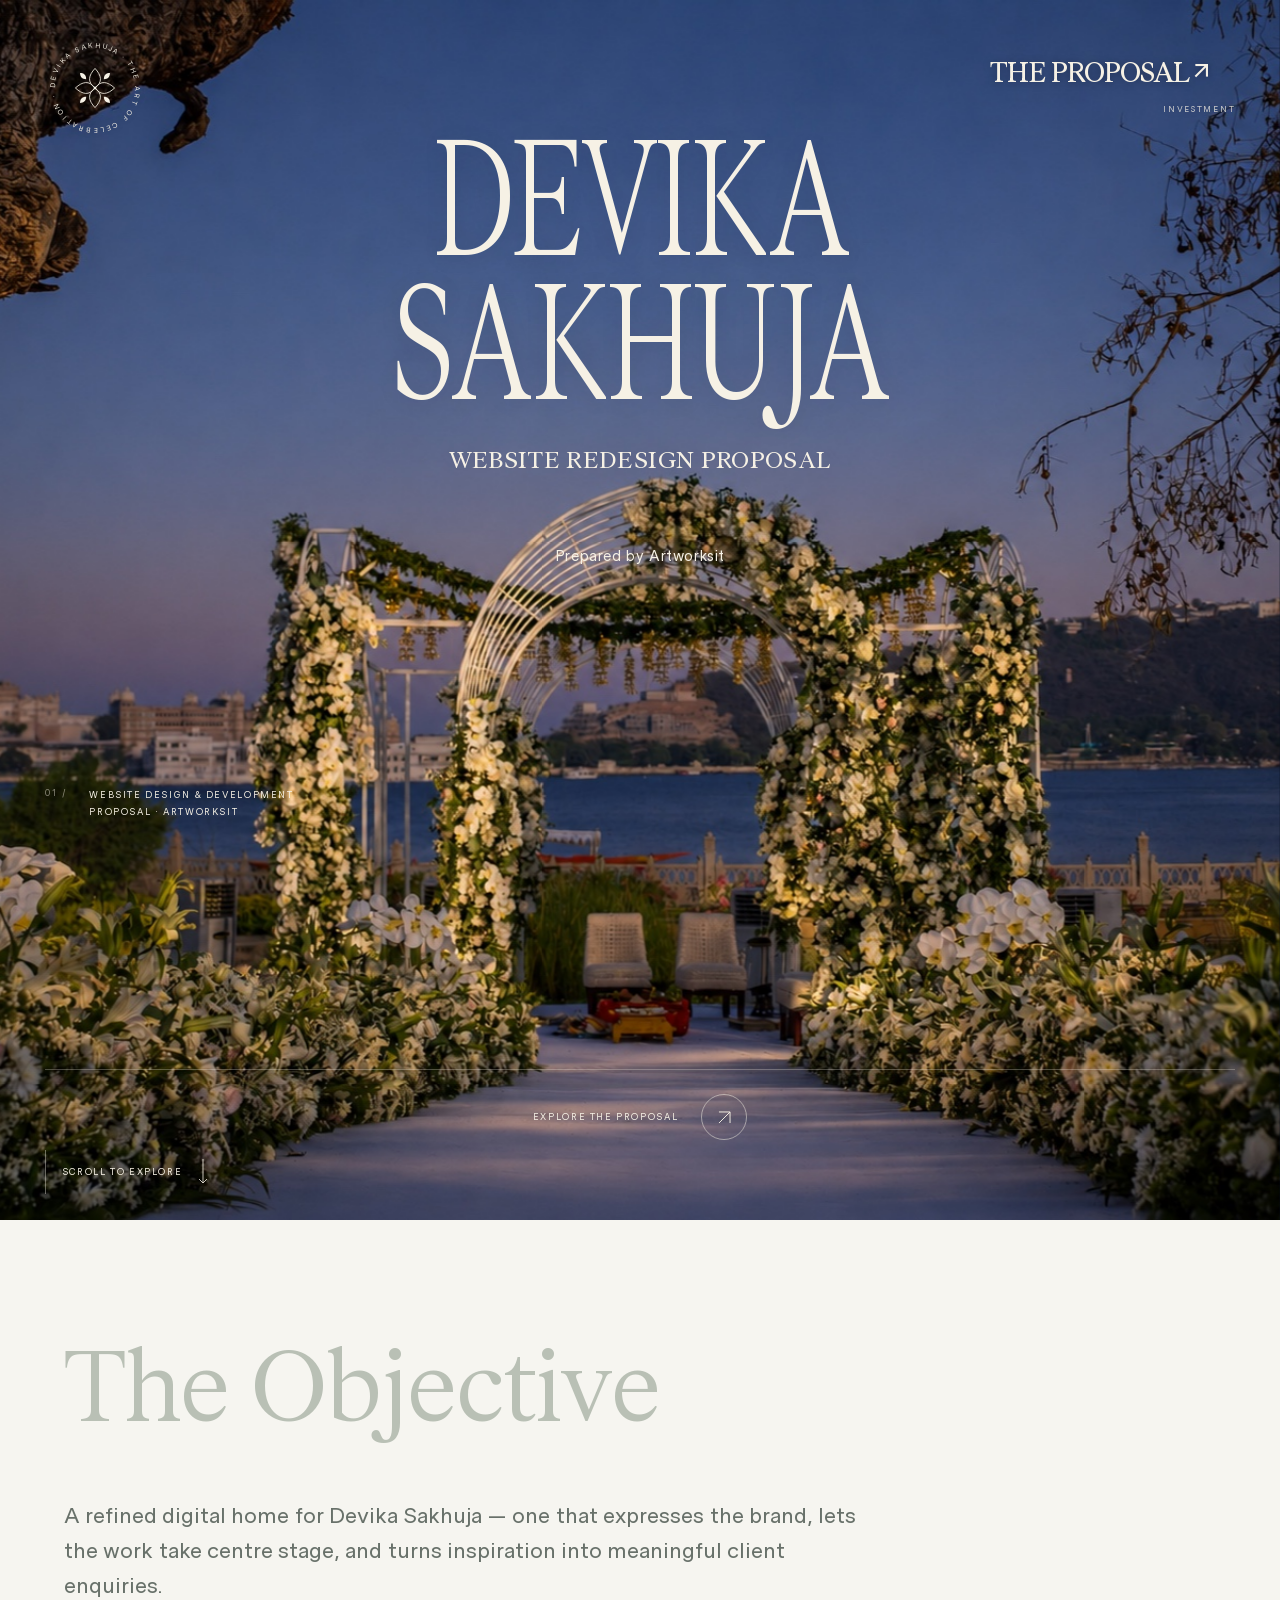
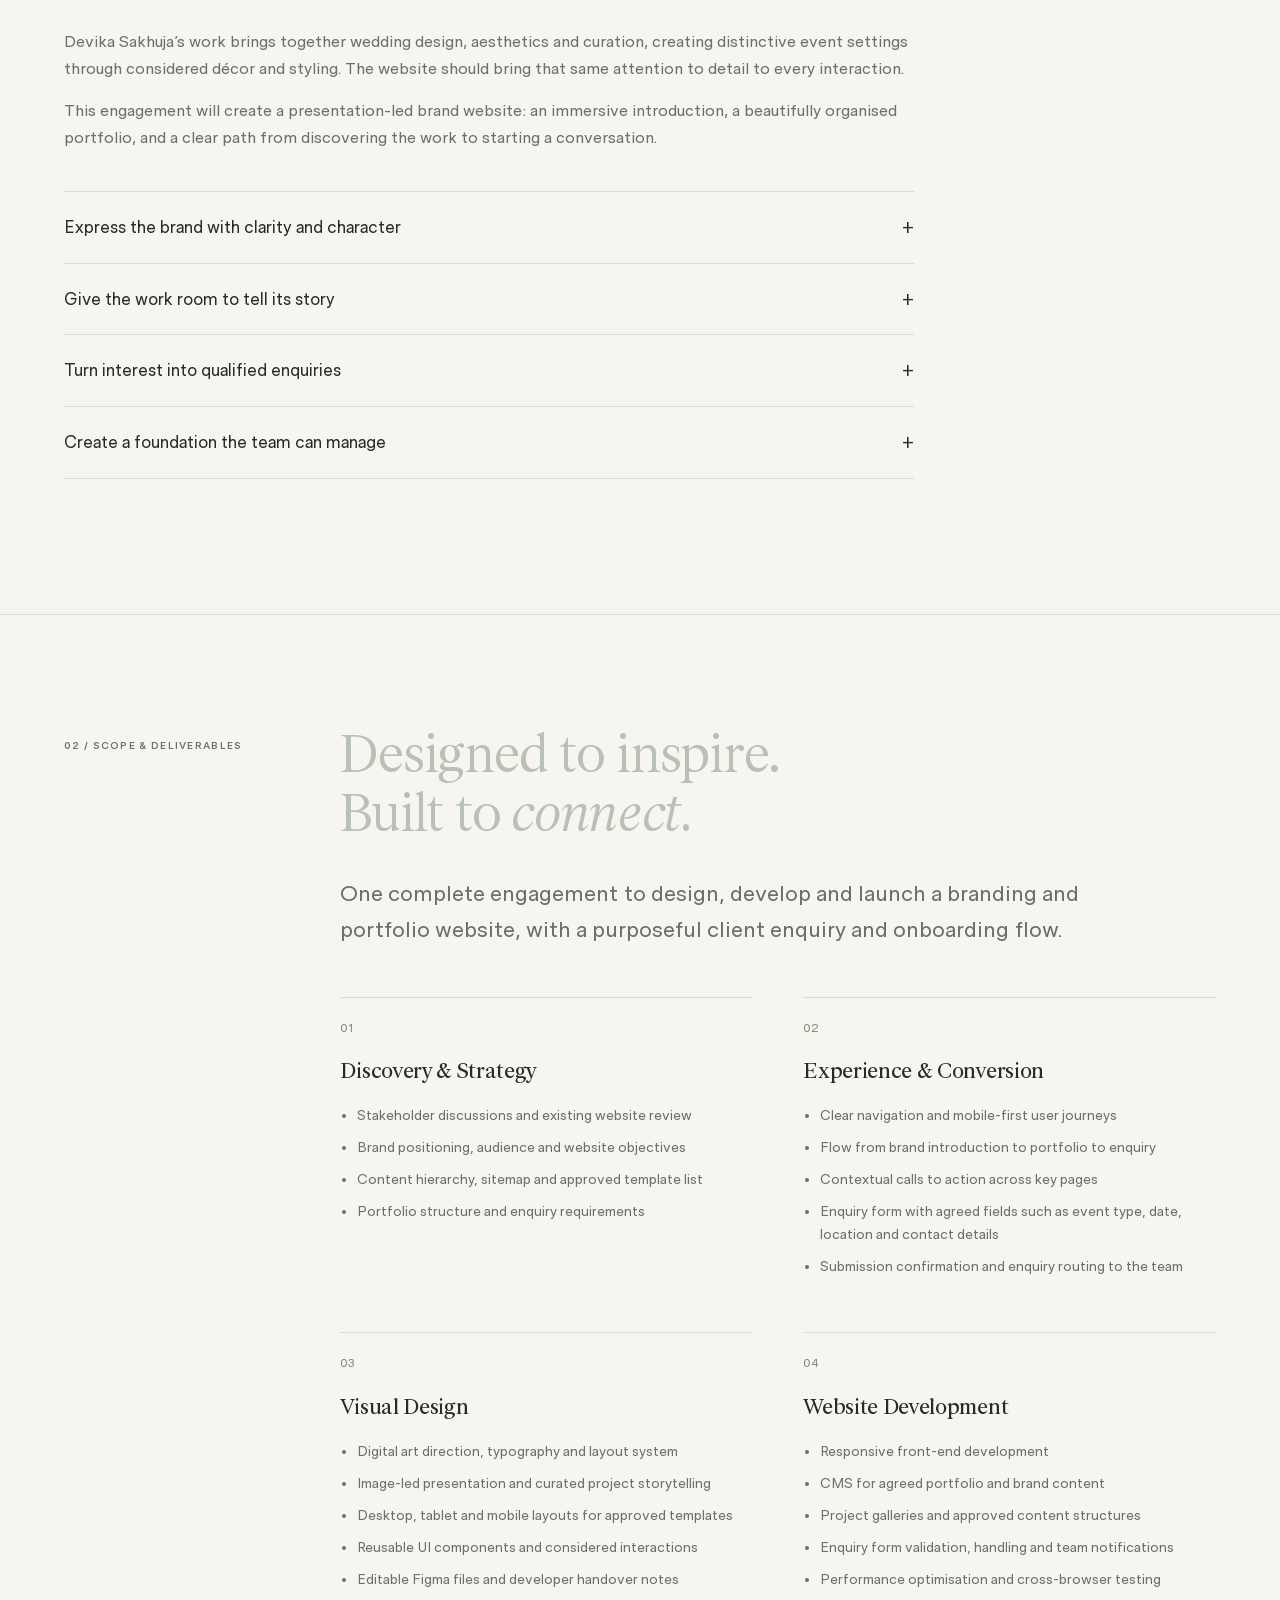
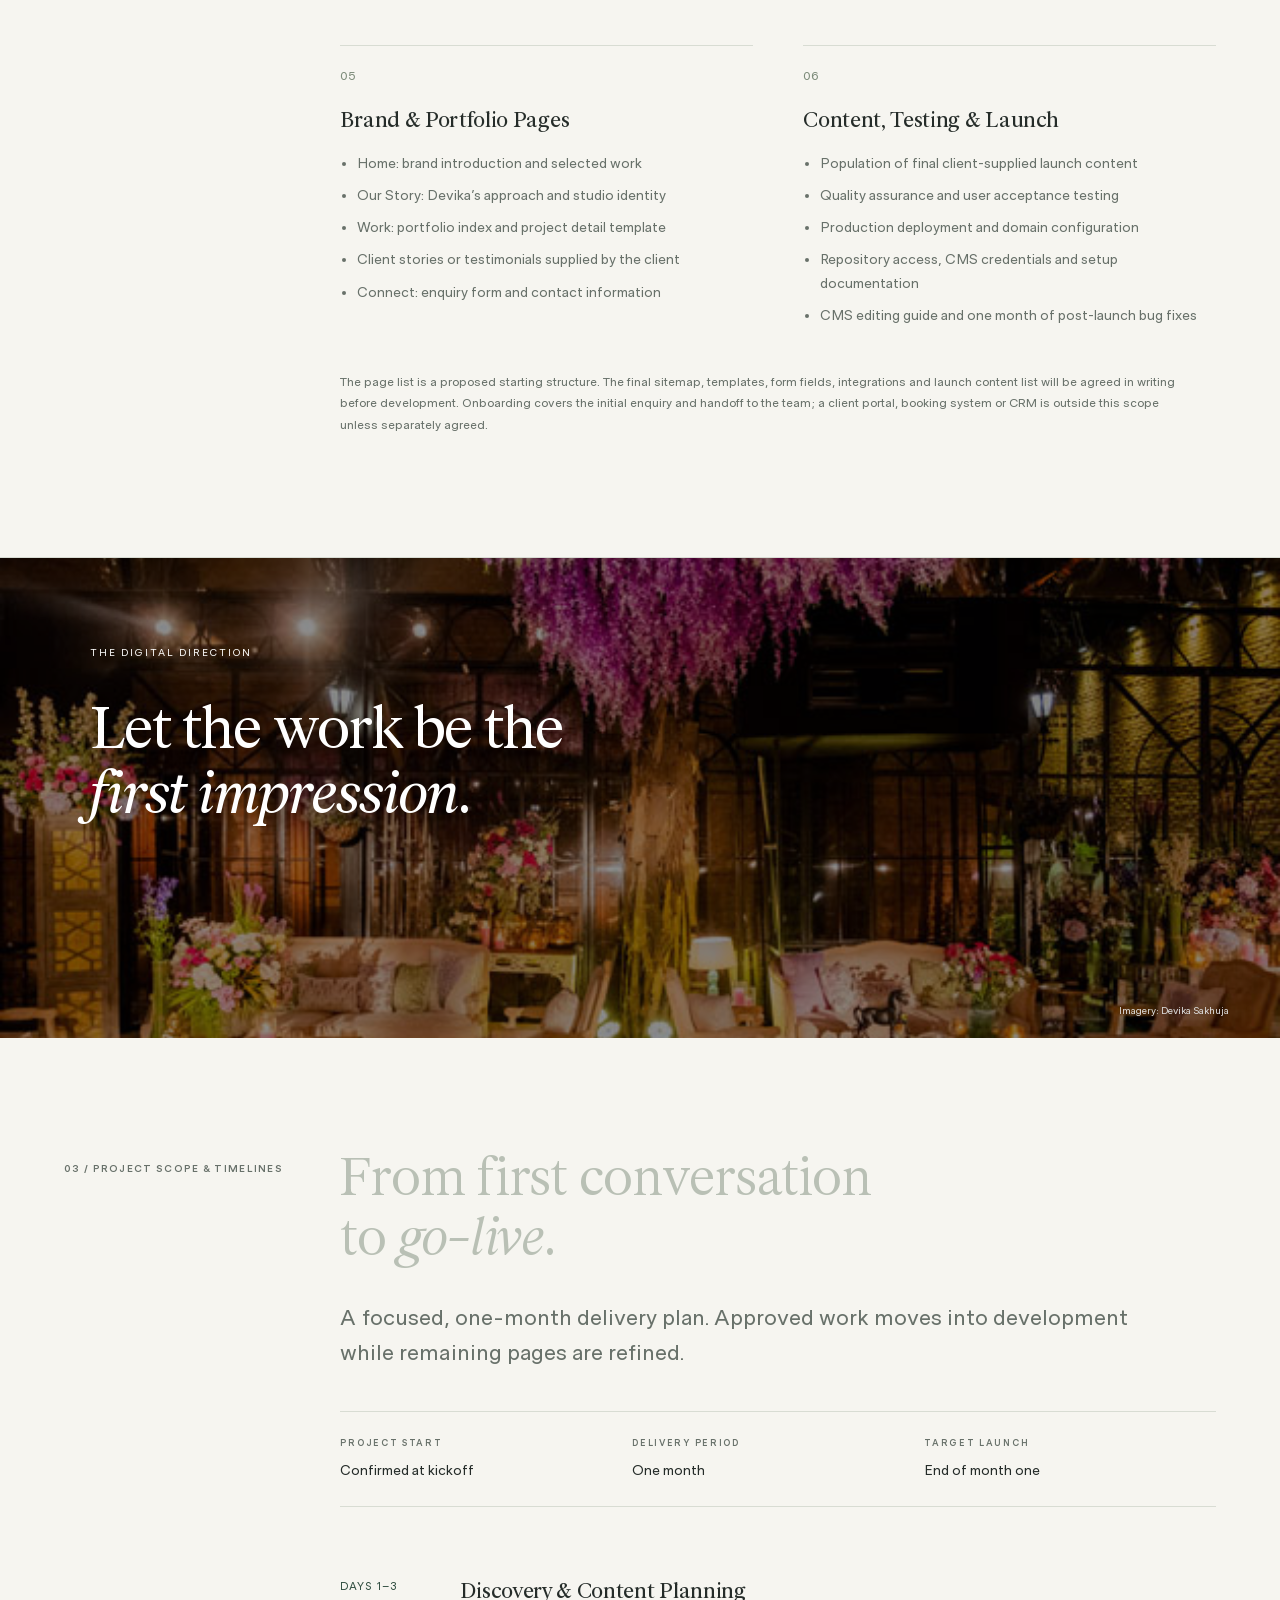
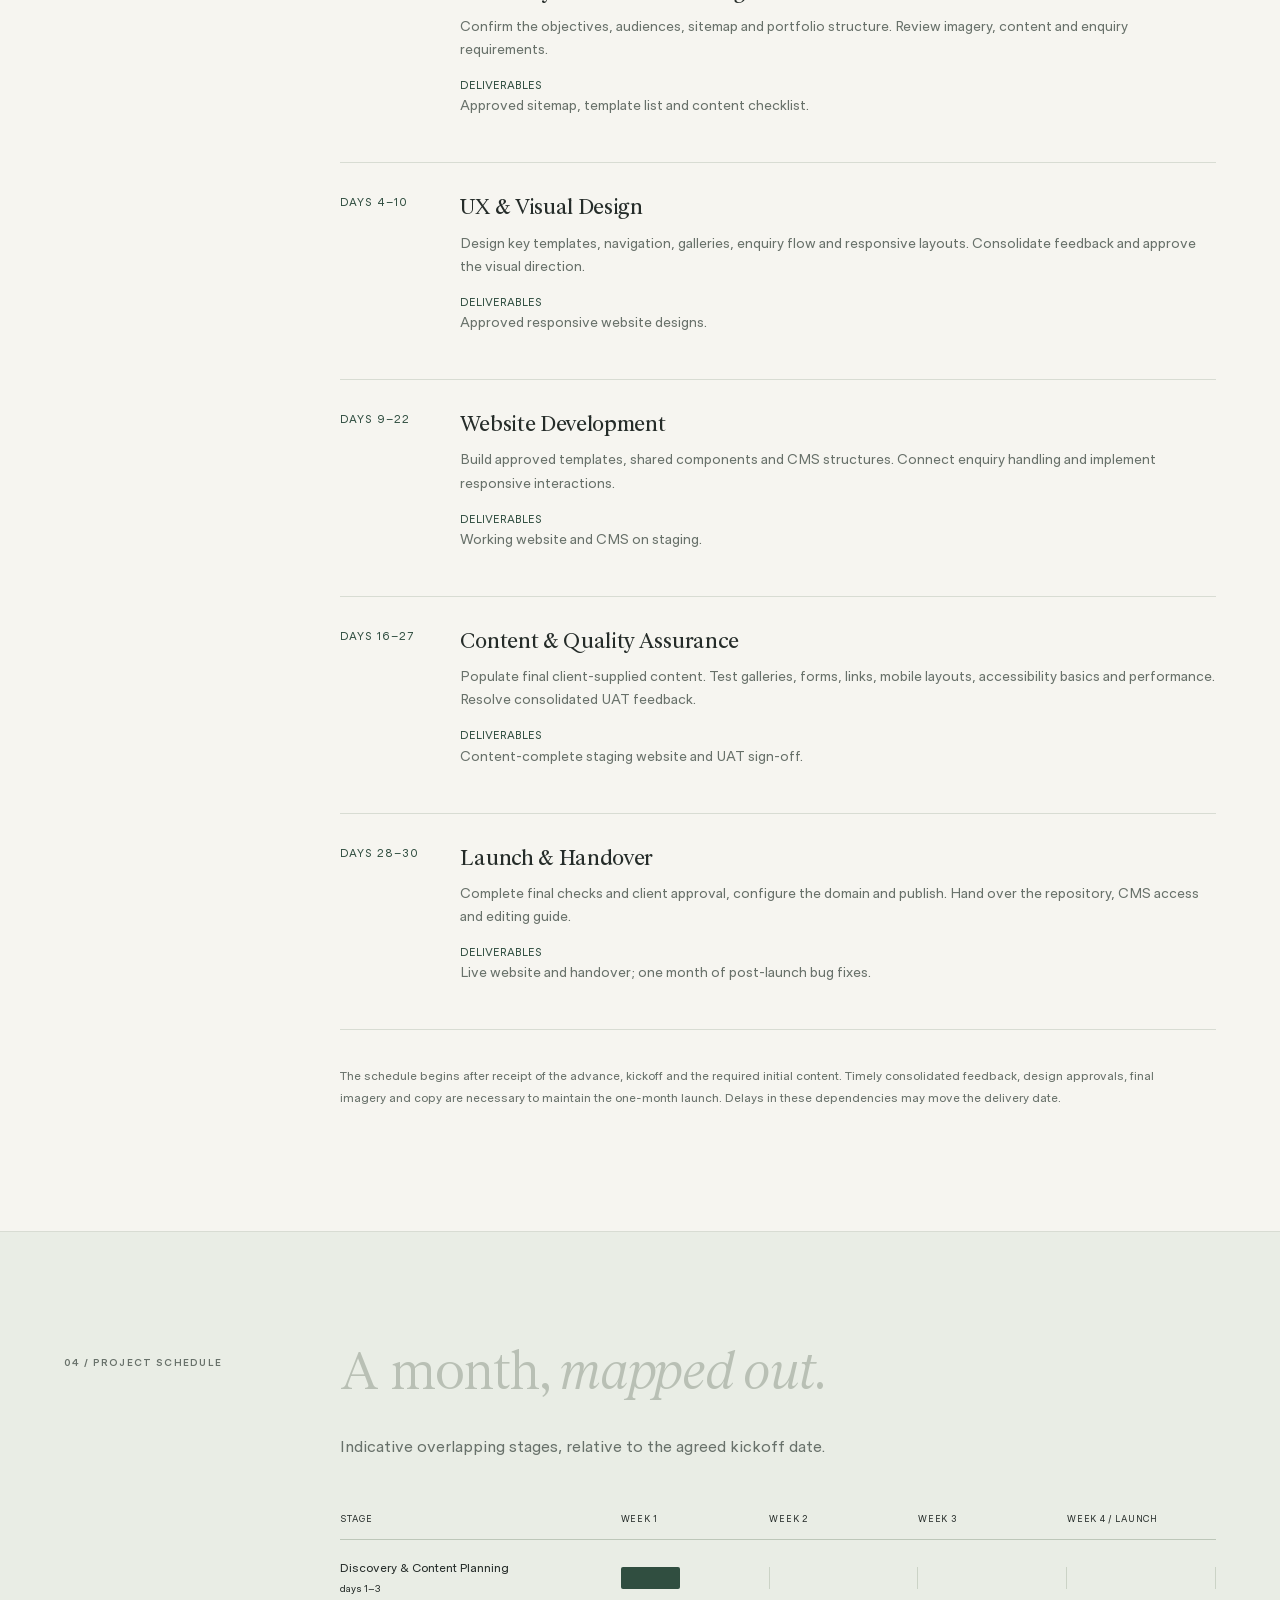
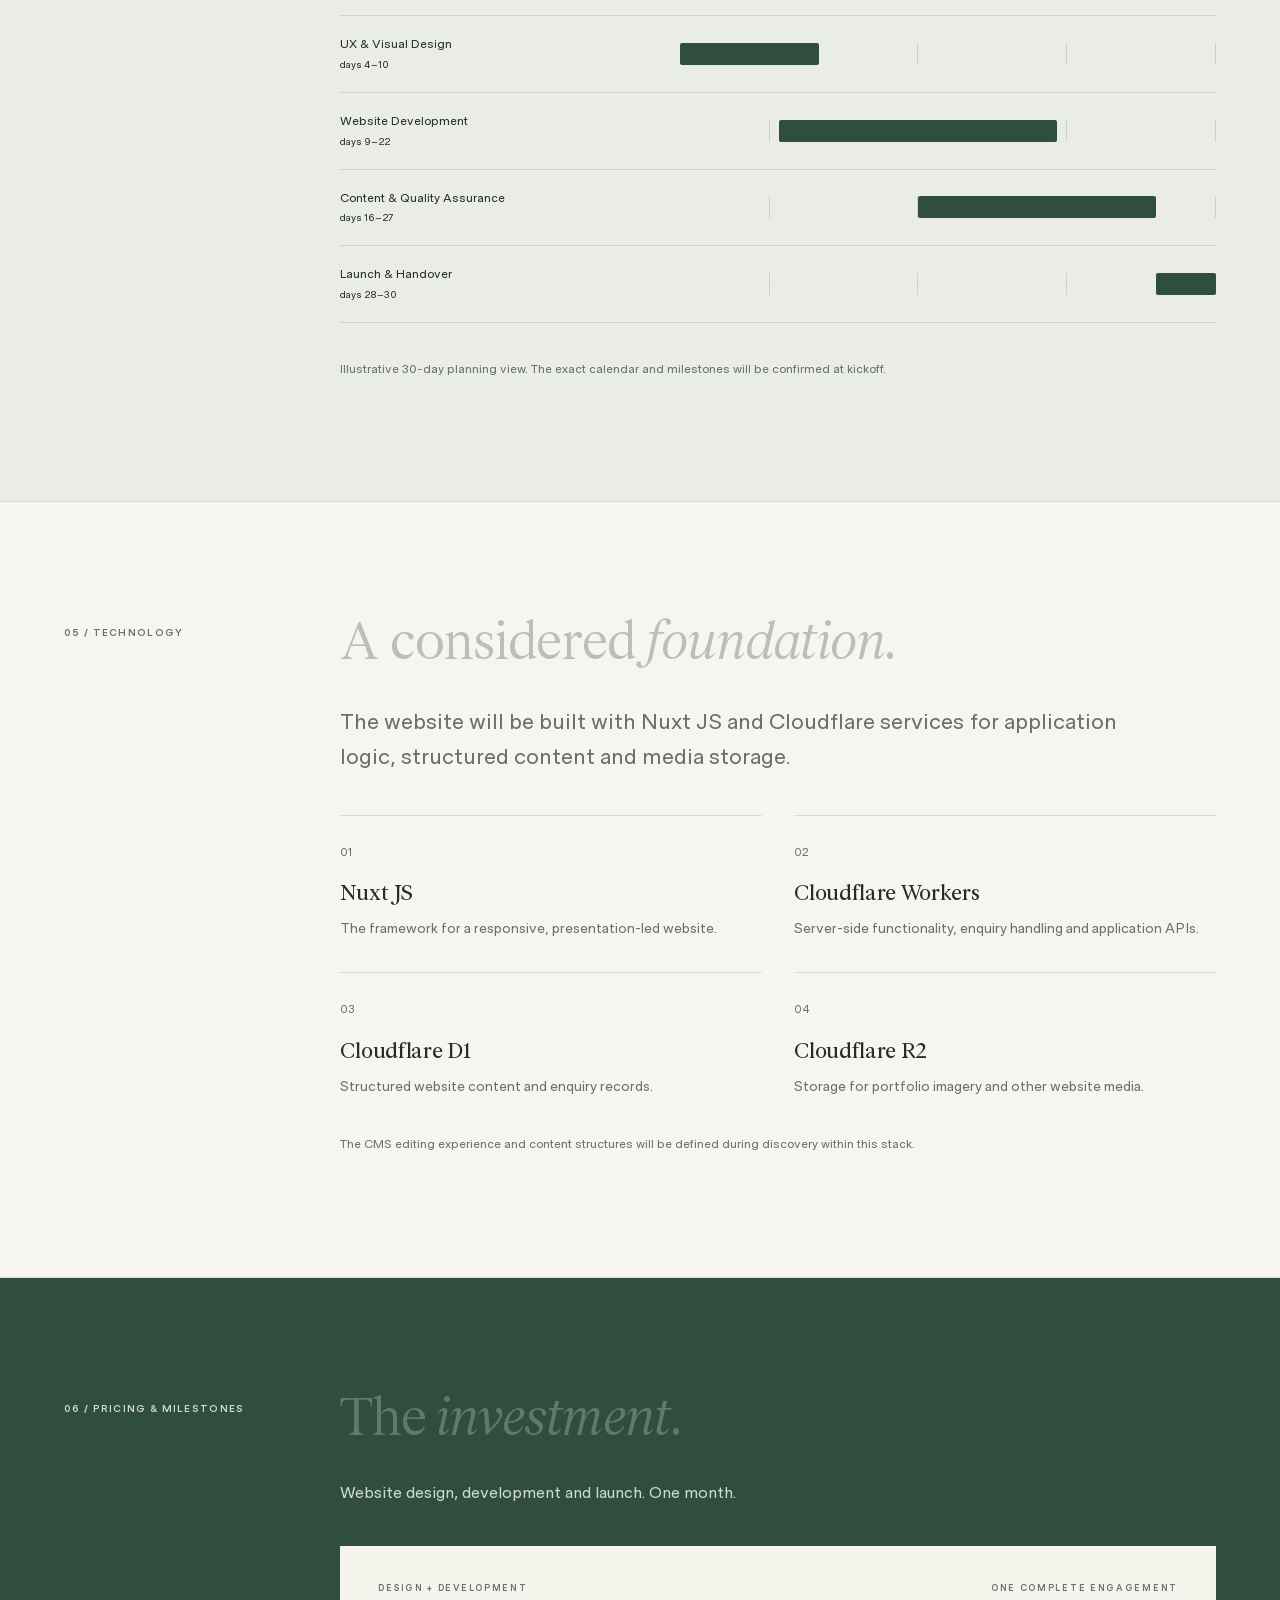
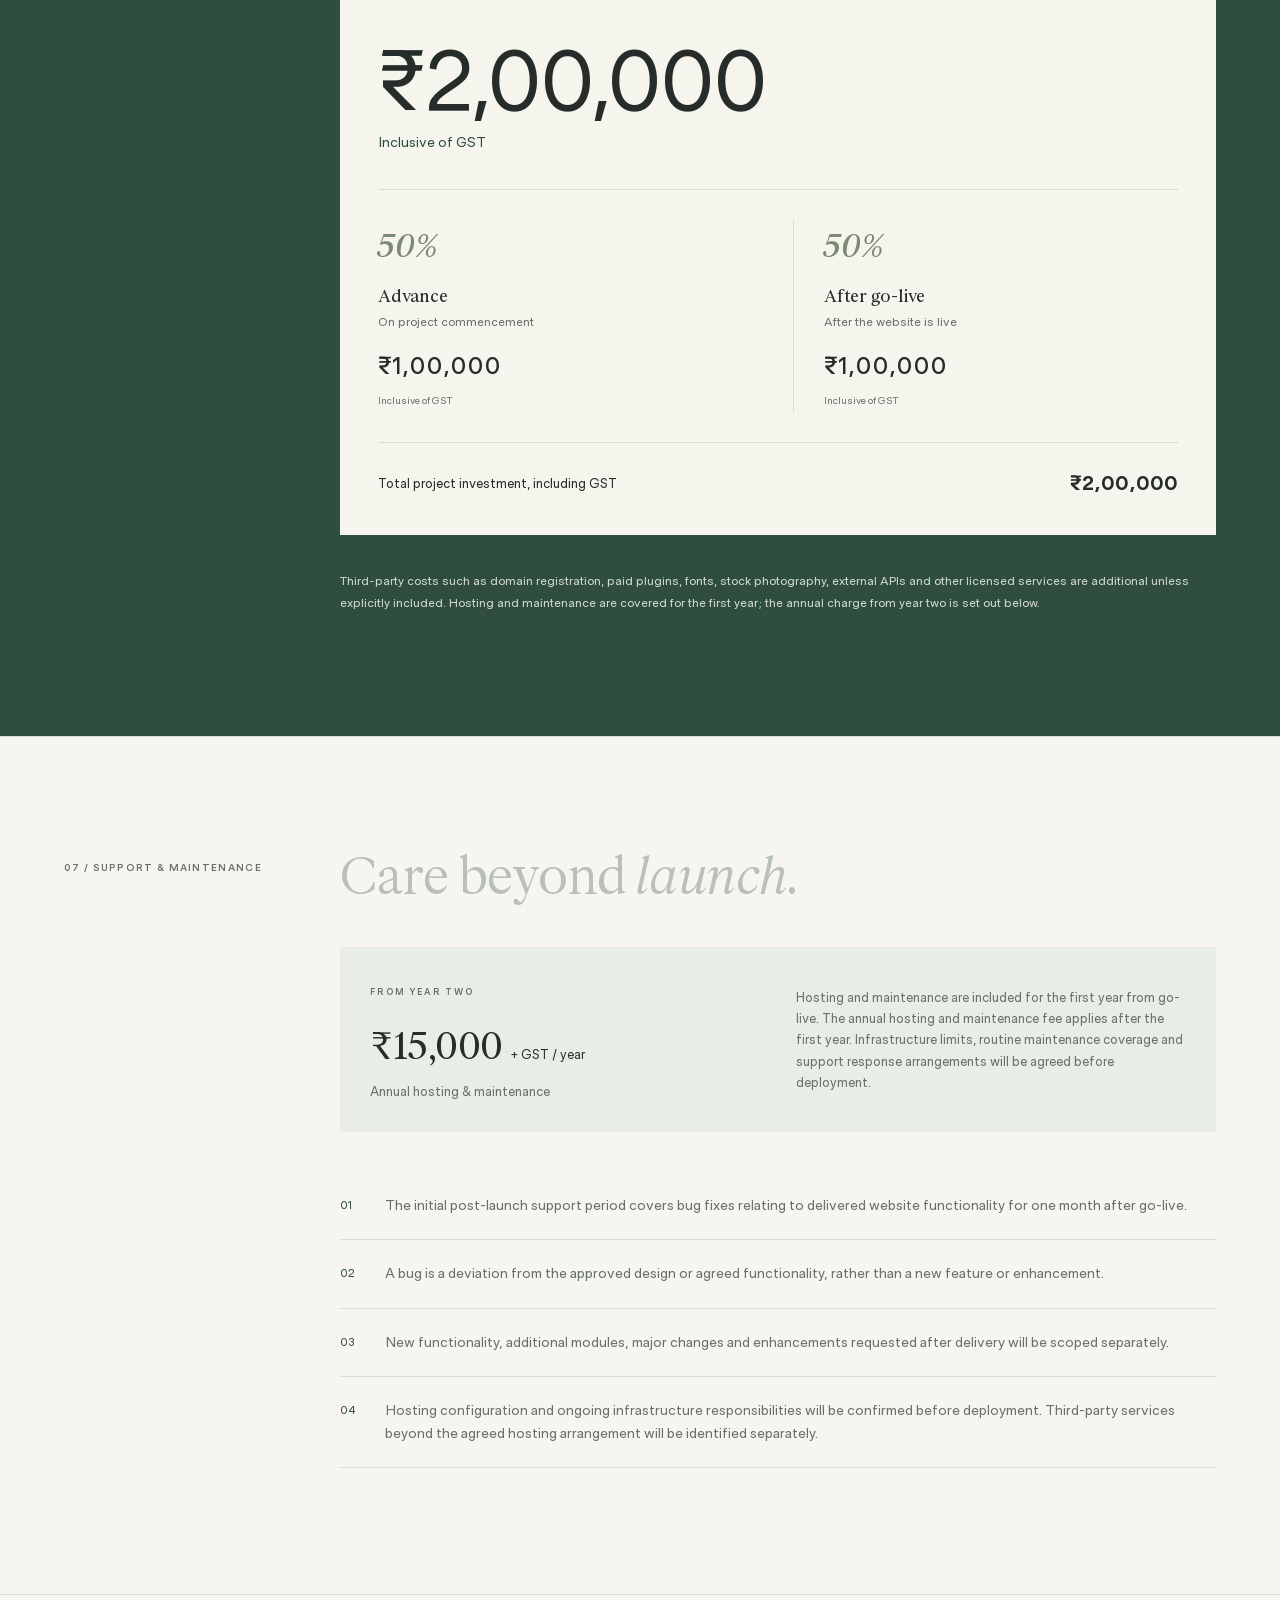
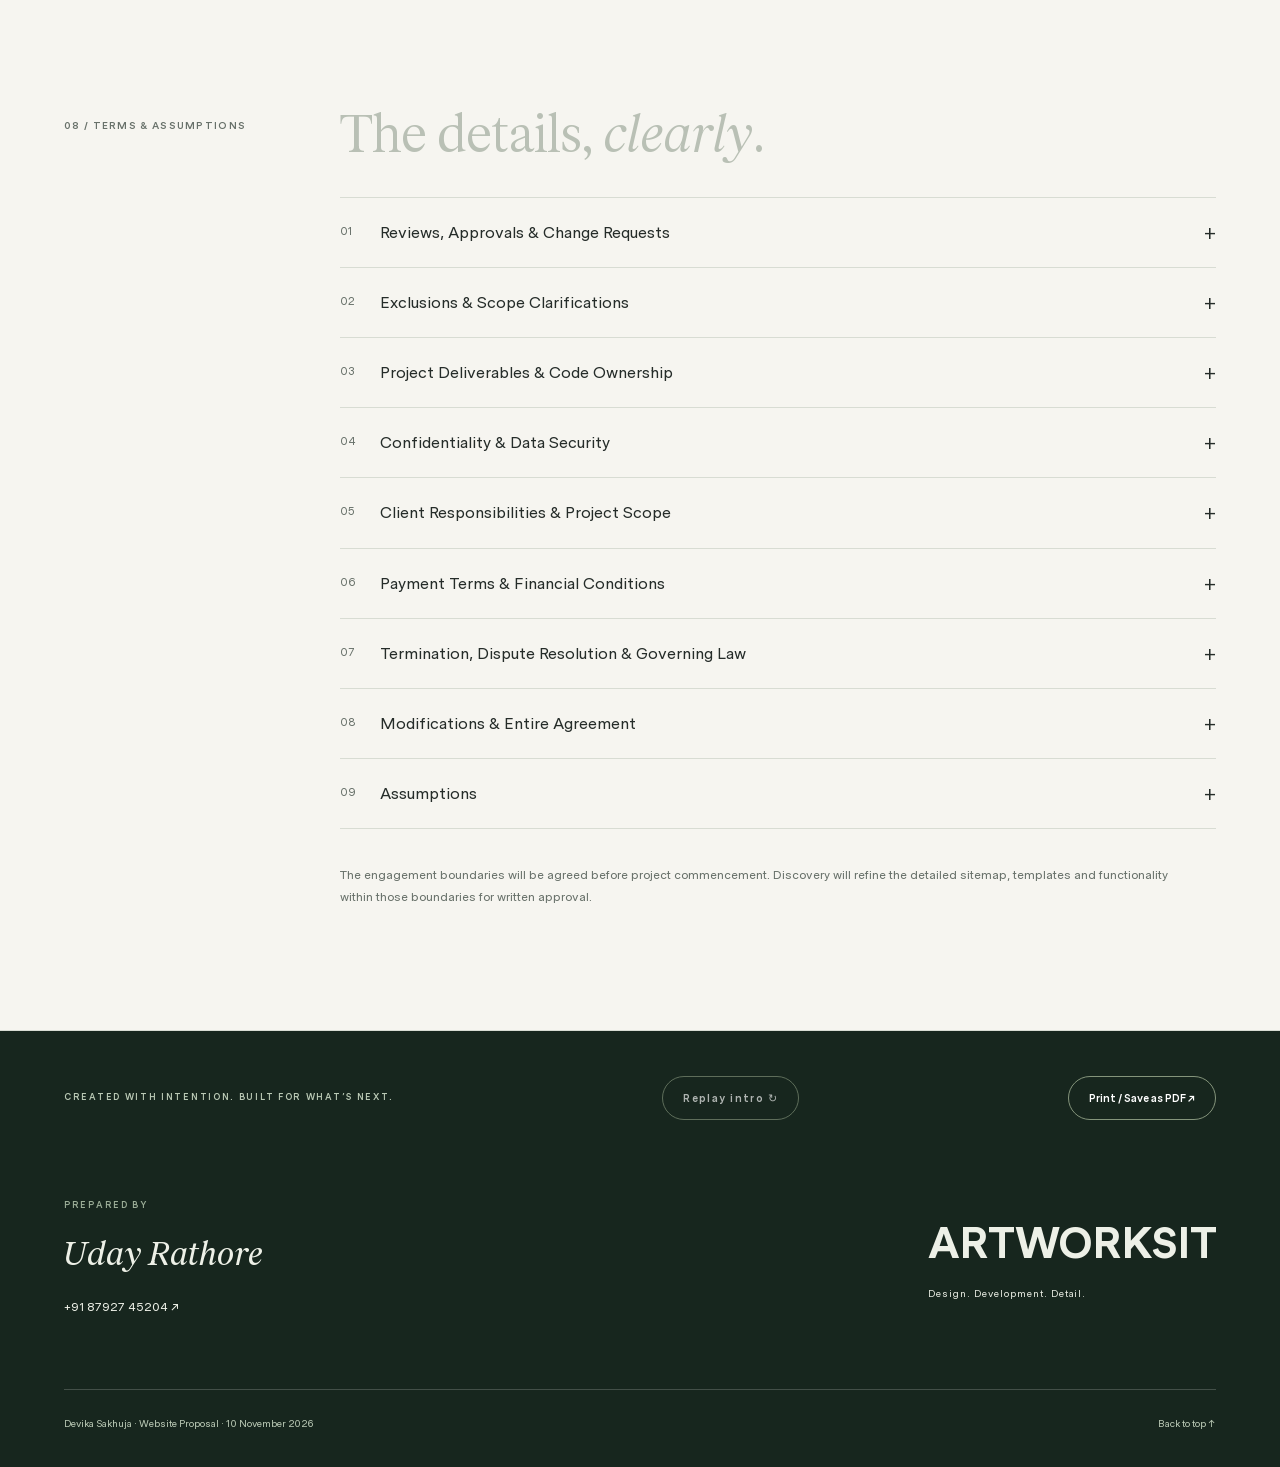
==== standalone/Devika-Sakhuja-Proposal.html @ 25ff5718 "Add Devika Sakhuja website redesign proposal" ====
<!doctype html><html lang="en"><head><script>document.documentElement.classList.add("has-loader","intro-running");</script><meta charset="utf-8"><meta name="viewport" content="width=device-width,initial-scale=1"><meta name="description" content="A website design and development proposal for Devika Sakhuja, prepared by ArtWorksIT. One month. ₹2,00,000 inclusive of GST."><title>Devika Sakhuja — Website Design & Development Proposal</title><style>/* Timeless type family, copyright 2026 Timeless Ventures Private Limited.
   Used under the Timeless Free Font License. See fonts/Timeless-LICENSE.txt. */
@font-face{font-family:'Timeless Serif';font-style:normal;font-weight:200 700;font-display:swap;src:url([data-uri]) format('woff2')}
@font-face{font-family:'Timeless Serif';font-style:italic;font-weight:300 700;font-display:swap;src:url([data-uri]) format('woff2')}
@font-face{font-family:'Timeless Sans';font-style:normal;font-weight:300 800;font-display:swap;src:url([data-uri]) format('woff2')}
</style><style>:root{--paper:#f6f5f0;--ink:#252c29;--muted:#68716a;--line:#d8dcd3;--green:#304e40;--soft:#e8ede5}*{box-sizing:border-box}html{scroll-behavior:smooth;scroll-padding-top:40px}body{margin:0;background:var(--paper);color:var(--ink);font-family:'Timeless Sans',sans-serif;font-size:16px;line-height:1.65}a{color:inherit}button,summary,a{-webkit-tap-highlight-color:transparent}button{font:inherit}button,a,summary{touch-action:manipulation}a:focus-visible,button:focus-visible,summary:focus-visible{outline:2px solid #b58d51;outline-offset:5px}.hero{min-height:780px;height:100svh;max-height:1100px;color:white;padding:0 4%;position:relative;background:#18251d;isolation:isolate}.hero-image{position:absolute;inset:0;z-index:-1;background:linear-gradient(90deg,rgba(8,21,15,.8),rgba(8,21,15,.28)),linear-gradient(0deg,rgba(8,21,15,.85),transparent 50%),url('[data-uri]') center/cover}.hero:after{content:'';position:absolute;inset:0 4%;background:repeating-linear-gradient(90deg,#ffffff10 0,#ffffff10 1px,transparent 1px,transparent 25%);pointer-events:none;z-index:-1}.topbar{display:flex;align-items:center;justify-content:space-between;padding:30px 0}.brand{text-decoration:none;font-family:'Timeless Serif',serif;font-style:italic;font-size:28px;line-height:1.2}.brand span{display:block;font:8px 'Timeless Sans',sans-serif;letter-spacing:1.6px;margin-top:10px}.proposal,.date,.eyebrow,.section-label,.hero-meta span,.timeline-meta span,.price-top,.maintenance>div>span,.footer-top,.prepared{font-size:11px;font-weight:600;letter-spacing:1.7px}.hero-title{position:absolute;top:27%;left:4%;right:4%}.eyebrow{color:#d5deca;margin:0 0 30px}h1{font-weight:400;font-size:clamp(58px,7.1vw,108px);line-height:1.06;letter-spacing:-5px;margin:0 0 28px}em{font-family:'Timeless Serif',serif;font-weight:400}.hero-sub{font-size:17px;color:#e1e6dc;line-height:1.7}.hero-meta{position:absolute;bottom:45px;left:4%;right:4%;display:grid;grid-template-columns:repeat(4,1fr);border-top:1px solid #ffffff55;padding-top:24px;font-size:14px;font-weight:600}.hero-meta span{display:block;color:#c4cfc3;font-size:9px;margin-bottom:7px}.scroll{position:absolute;right:4%;bottom:160px;text-decoration:none;font-size:28px}.section{max-width:1440px;margin:auto;padding:110px 5%;display:grid;grid-template-columns:24% 76%;border-bottom:1px solid var(--line);scroll-margin-top:20px}.section-label{font-size:10px;padding-top:12px;color:var(--muted);letter-spacing:1.3px}.section-content{max-width:960px}h2{font-size:clamp(34px,4vw,57px);letter-spacing:-2px;font-weight:400;line-height:1.14;margin:0 0 32px}h3{font-weight:500;font-size:21px;letter-spacing:-.4px;line-height:1.3;margin:0 0 18px}.lead{font-size:22px;line-height:1.6;max-width:820px;margin:0 0 26px}p{color:var(--muted);max-width:850px}.objectives{margin:40px 0 25px}details{border-top:1px solid var(--line)}details:last-child{border-bottom:1px solid var(--line)}summary{cursor:pointer;list-style:none;padding:23px 32px 23px 0;position:relative;font-size:17px;line-height:1.45}summary::-webkit-details-marker{display:none}summary:after{content:'+';position:absolute;right:0;font-size:23px;top:18px;font-weight:300}details[open] summary:after{content:'−'}details p{margin:0 30px 25px 0;font-size:15px}.source{font-size:12px;text-underline-offset:4px;color:var(--muted)}.scope-grid{display:grid;grid-template-columns:1fr 1fr;gap:45px 50px;margin-top:50px}.scope-grid article{border-top:1px solid var(--line);padding-top:20px}.number{font-size:12px;color:#7c8b79;display:block;margin-bottom:20px}.scope-grid ul{padding-left:17px;color:var(--muted);font-size:14px;margin-bottom:0}.scope-grid li{margin:9px 0}.note{font-size:12px;line-height:1.8;margin-top:35px}.image-break{height:480px;position:relative;color:white;overflow:hidden}.image-break img{height:100%;width:100%;object-fit:cover;filter:brightness(.55)}.image-break>div{position:absolute;inset:80px 7%}.image-break span{font-size:10px;letter-spacing:2px}.image-break p{font-size:57px;line-height:1.15;color:white;letter-spacing:-2px;margin:30px 0}.image-break small{position:absolute;right:4%;bottom:20px;font-size:10px;color:#ddd}.timeline-meta{display:grid;grid-template-columns:repeat(3,1fr);padding:24px 0;border-block:1px solid var(--line);margin:40px 0}.timeline-meta div{font-size:14px}.timeline-meta span{display:block;font-size:9px;color:var(--muted);margin-bottom:8px}.timeline-row{display:grid;grid-template-columns:100px 1fr;gap:20px;padding:30px 0;border-bottom:1px solid var(--line)}.timeline-row>span{font-size:11px;letter-spacing:1px;color:var(--green)}.timeline-row h3{margin:0 0 10px}.timeline-row p{font-size:14px;margin:0 0 15px}.timeline-row small{font-size:11px;color:var(--green);display:block}.schedule-section{background:#e9ede5}.gantt{margin-top:40px;min-width:600px}.gantt-head{display:grid;grid-template-columns:32% repeat(4,17%);font-size:9px;letter-spacing:.7px;border-bottom:1px solid #bdc7b9;padding:12px 0}.gantt-row{display:grid;grid-template-columns:32% 68%;font-size:12px;padding:18px 0;border-bottom:1px solid #ced5c9;align-items:center}.gantt-row span{padding-right:15px}.track{height:22px;background:repeating-linear-gradient(90deg,transparent 0,transparent calc(25% - 1px),#cbd3c6 calc(25% - 1px),#cbd3c6 25%)}.bar{height:100%;background:var(--green);border-radius:2px}.tech{display:grid;grid-template-columns:1fr 1fr;gap:32px;margin-top:40px}.tech article{padding-top:22px;border-top:1px solid var(--line)}.tech span{font-size:11px;color:var(--muted)}.tech h3{margin:15px 0 10px}.tech p{font-size:14px;margin:0}.pricing{background:var(--green);color:#f5f6ef;max-width:none}.pricing .section-content{max-width:960px}.pricing .section-label,.pricing p{color:#cfdbcc}.price-card{background:#f5f5ed;color:var(--ink);margin-top:40px;padding:35px 38px}.price-top{display:flex;justify-content:space-between;font-size:9px;color:var(--muted)}.amount{font-size:clamp(50px,6.5vw,90px);letter-spacing:-4px;line-height:1.2;margin:35px 0 0}.pricing .tax{color:var(--green);margin:0 0 35px;font-size:14px}.payments{display:grid;grid-template-columns:1fr 1fr;border-block:1px solid var(--line);padding:30px 0;gap:30px}.payments>div+div{border-left:1px solid var(--line);padding-left:30px}.payment-percent{font-family:'Timeless Serif',serif;font-style:italic;font-size:32px;color:#7c8a73}.payments h3{font-size:17px;margin:12px 0 0}.payments p{color:var(--muted);font-size:12px;margin:4px 0 15px}.payments strong{display:block;font-size:24px;font-weight:500}.payments small{font-size:10px;color:var(--muted)}.total{display:flex;justify-content:space-between;gap:20px;align-items:center;padding-top:24px;font-size:13px}.total strong{font-size:20px}.maintenance{display:grid;grid-template-columns:1fr 1fr;gap:35px;background:var(--soft);padding:30px;margin:40px 0}.maintenance>div>span{font-size:9px;color:var(--muted)}.maintenance h3{font-size:37px;margin:18px 0 0;white-space:nowrap}.maintenance h3 small{font:13px 'Timeless Sans',sans-serif;letter-spacing:0}.maintenance p{font-size:13px;margin:10px 0 0}.support-list{padding:0;counter-reset:item;list-style:none}.support-list li{counter-increment:item;position:relative;padding:22px 0 22px 45px;border-bottom:1px solid var(--line);font-size:14px;color:var(--muted)}.support-list li:before{content:'0'counter(item);position:absolute;left:0;top:24px;font-size:11px;color:var(--green)}#terms-list summary{font-size:16px;padding-left:40px}#terms-list summary span{position:absolute;left:0;color:var(--muted);font-size:11px;top:26px}#terms-list details p{padding-left:40px}footer{padding:45px 5% 35px;background:#17261e;color:#edf0e7}.footer-top{display:flex;justify-content:space-between;align-items:center;font-size:9px;color:#bac9b5;gap:20px}.footer-top button{background:none;border:1px solid #84947b;color:white;border-radius:30px;padding:12px 20px;font-size:11px;cursor:pointer}.footer-main{display:flex;justify-content:space-between;align-items:center;padding:70px 0}.prepared{font-size:9px;color:#9bad97}.signature{font-family:'Timeless Serif',serif;font-style:italic;font-size:32px;color:#edf0e7;margin:12px 0}.footer-main a{text-decoration:none;font-size:12px}.footer-main .studio{font-size:43px;letter-spacing:-2px;font-weight:900}.studio span{display:block;font-size:10px;letter-spacing:1px;font-weight:400;margin-top:6px}.footer-bottom{border-top:1px solid #ffffff30;padding-top:25px;display:flex;justify-content:space-between;font-size:10px;color:#bac9b5}.footer-bottom a{text-decoration:none}.section-nav{position:fixed;bottom:22px;left:50%;transform:translateX(-50%);z-index:10;width:235px;filter:drop-shadow(0 3px 12px #0002)}#nav-toggle{width:100%;border:none;border-radius:30px;background:#edf0e8;color:var(--ink);padding:14px 22px;display:flex;justify-content:space-between;font-size:12px;cursor:pointer}#section-links{position:absolute;bottom:58px;background:#f5f5ef;width:275px;left:50%;transform:translateX(-50%);border:1px solid var(--line);border-radius:12px;padding:12px}#section-links a{display:block;text-decoration:none;padding:9px 10px;font-size:12px;border-radius:5px}#section-links a:hover{background:var(--soft)}[hidden]{display:none!important}@media(min-width:1500px){.pricing{padding-left:calc((100vw - 1296px)/2)}}@media(max-width:850px){.section{grid-template-columns:1fr;padding:70px 6%;gap:25px}.section-label{padding-top:0}.hero{min-height:720px}.hero-title{top:28%;left:6%;right:6%}h1{letter-spacing:-3px;font-size:64px}.topbar{padding-top:25px}.proposal{display:none}.brand{font-size:24px}.date{font-size:9px}.gantt{min-width:560px}.schedule-section .section-content{overflow:auto}.hero-meta{left:6%;right:6%}.maintenance h3{font-size:33px}.image-break{height:400px}}@media(max-width:540px){.hero{padding:0 6%;min-height:760px}.brand{font-size:21px}.brand span{font-size:6px}.date{font-size:8px;letter-spacing:1px}.hero-title{top:25%}h1{font-size:52px;letter-spacing:-2.8px}.eyebrow{font-size:9px}.hero-sub{font-size:14px}.hero-meta{grid-template-columns:1fr 1fr;gap:22px;bottom:40px;font-size:12px}.scroll{display:none}h2{font-size:36px;letter-spacing:-1.4px}.lead{font-size:18px}.scope-grid,.tech{grid-template-columns:1fr;gap:30px}.scope-grid{margin-top:35px}.section{padding:60px 6%}.scope-grid h3{font-size:21px}.timeline-meta{gap:15px}.timeline-meta div{font-size:11px}.timeline-meta span{font-size:8px;letter-spacing:.6px}.timeline-row{grid-template-columns:65px 1fr;gap:15px}.timeline-row h3{font-size:19px}.image-break p{font-size:43px}.image-break>div{inset:80px 6%}.price-card{padding:25px 22px}.price-top{font-size:8px;gap:20px}.amount{font-size:57px;letter-spacing:-3px}.payments{gap:15px}.payments>div+div{padding-left:15px}.payments h3{font-size:15px}.payments strong{font-size:21px}.total{font-size:11px}.total strong{font-size:17px;white-space:nowrap}.maintenance{grid-template-columns:1fr;gap:15px;padding:25px}.maintenance h3{font-size:36px}.footer-top{align-items:start;font-size:8px}.footer-top button{white-space:nowrap;padding:10px 13px}.footer-main{align-items:start;gap:35px;flex-direction:column;padding:45px 0}.footer-bottom{gap:25px;padding-bottom:55px}.section-nav{bottom:14px}.signature{font-size:28px}}@media(prefers-reduced-motion:reduce){html{scroll-behavior:auto}}@media print{body{font-size:11px;background:white}.section-nav,.scroll,#print{display:none}.hero{height:auto;min-height:500px;print-color-adjust:exact;-webkit-print-color-adjust:exact}.hero-title{top:140px}h1{font-size:58px}.hero-meta{bottom:25px}.section{padding:35px 0;grid-template-columns:20% 80%}.section-label{font-size:8px}h2{font-size:31px}.lead{font-size:15px}.scope-grid{gap:20px}.scope-grid article,.timeline-row,details,.price-card,.maintenance{break-inside:avoid}.image-break{height:250px}.image-break>div{inset:30px 5%}.image-break p{font-size:40px}.pricing{background:white;color:var(--ink)}.pricing p,.pricing .section-label{color:var(--muted)}.price-card{border:1px solid var(--line)}.amount{font-size:60px}footer{background:white;color:var(--ink)}.signature{color:var(--ink)}.gantt{min-width:0}details p{display:block!important}.footer-main{padding:25px 0}.section-content{overflow:visible!important}}

@media print{[data-gradient-wave-text] *{color:inherit!important}}

/* A coordinated Source superfamily: serif headings, sans body and navigation. */
h1,h2,h3,.image-break p{font-family:'Timeless Serif',serif;font-weight:400}
h1{letter-spacing:-.035em;line-height:1.08}
h2{letter-spacing:-.025em;line-height:1.17}
h3{letter-spacing:-.015em;line-height:1.35}
.brand,.signature,em,.payment-percent{font-family:'Timeless Serif',serif}
.brand span,.maintenance h3 small{font-family:'Timeless Sans',sans-serif}
.footer-main .studio{font-weight:700;letter-spacing:-1px}
@media(max-width:540px){h1{letter-spacing:-.035em}h2{letter-spacing:-.025em}}

/* Live heading controls. */
:root{--hero-weight:400;--hero-spacing:-.035em;--hero-height:1.08;--section-weight:400;--section-spacing:-.025em;--section-height:1.17}
.hero h1{font-weight:var(--hero-weight);letter-spacing:var(--hero-spacing);line-height:var(--hero-height)}
main section h2{font-weight:var(--section-weight);letter-spacing:var(--section-spacing);line-height:var(--section-height)}
.hero h1 em,main section h2 em{font-weight:inherit}
.type-controls{font-family:'Timeless Sans',sans-serif;color:#252c29;font-size:14px;line-height:1.4;position:relative;z-index:100}
.type-controls button,.type-controls input,.type-controls select{font-family:inherit}
.type-launcher{position:fixed;right:24px;bottom:22px;display:flex;align-items:center;gap:10px;border:1px solid #cbd3c6;border-radius:30px;background:#f5f5ef;color:#304e40;box-shadow:0 4px 20px #17261e18;padding:11px 18px;font-size:13px;cursor:pointer}
.type-launcher>span{font:italic 23px 'Timeless Serif',serif;line-height:1}
.type-panel{position:fixed;right:24px;bottom:82px;width:342px;max-height:calc(100svh - 105px);overflow-y:auto;overscroll-behavior:contain;border:1px solid #d0d8ca;border-radius:16px;background:#f8f8f2;box-shadow:0 12px 60px #17261e25;padding:22px;scrollbar-width:thin}
.type-panel-header{display:flex;align-items:center;justify-content:space-between;gap:15px}
.type-kicker{font-size:9px;letter-spacing:1.7px;font-weight:600;color:#75816d}
.type-panel h2{font-family:'Timeless Serif',serif;font-weight:400;font-size:29px;letter-spacing:-.02em;line-height:1.2;margin:5px 0 0}
.type-close{border:1px solid #d8dcd3;border-radius:50%;width:30px;height:30px;background:transparent;color:#52634d;font-size:22px;line-height:1;cursor:pointer}
.type-intro{font-size:13px;color:#68716a;margin:14px 0 22px;line-height:1.5}
.type-group{margin:0 0 24px;padding:0;border:0;min-width:0}
.type-group legend{font-size:17px;font-weight:600;padding:0;width:100%;border-top:1px solid #d8dcd3;padding-top:18px}
.type-group-sub{display:flex;justify-content:space-between;align-items:center;font-size:11px;color:#7a8275;margin:5px 0 16px}
.type-group-sub button,.type-reset-group{background:transparent;border:0;padding:0;color:#48613e;font-size:11px;cursor:pointer;text-underline-offset:3px}
.type-group-sub button:hover,.type-reset-group:hover{text-decoration:underline}
.type-field{margin:0 0 15px}.type-field label{font-size:12px;color:#52634d}
.type-weight,.type-field-top{display:flex;align-items:center;justify-content:space-between;gap:12px}
.type-weight select{border:1px solid #d4dbcd;border-radius:7px;padding:7px 8px;background:#fffefa;color:#304e40;font-size:12px;max-width:160px}
.type-number-wrap{display:flex;align-items:center;gap:5px;font-size:10px;color:#7a8275}
.type-number-wrap input{width:73px;border:1px solid #d4dbcd;border-radius:6px;padding:5px 6px;text-align:right;background:#fffefa;color:#304e40;font-size:12px;font-variant-numeric:tabular-nums}
.type-number-wrap span{min-width:17px}
.type-field input[type="range"]{appearance:none;-webkit-appearance:none;display:block;width:100%;height:4px;border-radius:3px;background:linear-gradient(to right,#526e45 0%,#526e45 var(--range-fill,0%),#d9dfd2 var(--range-fill,0%),#d9dfd2 100%);margin:16px 0;cursor:pointer;touch-action:pan-y}
.type-field input[type="range"]::-webkit-slider-thumb{appearance:none;-webkit-appearance:none;width:14px;height:14px;background:#f8f8f2;border:2px solid #526e45;border-radius:50%;box-shadow:0 1px 3px #17261e15}
.type-field input[type="range"]::-moz-range-thumb{width:11px;height:11px;background:#f8f8f2;border:2px solid #526e45;border-radius:50%}
.type-controls input:focus-visible,.type-controls select:focus-visible{outline:2px solid #a46d30;outline-offset:4px}
.type-reset-group{margin-top:0;color:#7b816e}
.type-panel-footer{display:flex;align-items:center;justify-content:space-between;gap:10px;border-top:1px solid #d8dcd3;padding-top:16px}
.type-reset-all{border:1px solid #cbd3c6;border-radius:7px;background:transparent;color:#304e40;padding:7px 12px;font-size:12px;cursor:pointer}
#type-save-status{font-size:10px;color:#7b816e}
@media(max-width:540px){.type-launcher{right:12px;bottom:73px;font-size:12px;padding:10px 14px}.type-panel{right:12px;bottom:129px;width:min(342px,calc(100vw - 24px));max-height:calc(100svh - 151px);padding:20px}}
@media print{.type-controls{display:none!important}}

/* Opening loader reused from the wedding designer project. */
#intro{display:none;position:fixed;inset:0;z-index:10;overflow:hidden;background:var(--loader-color);color:var(--loader-ink);will-change:clip-path}.has-loader #intro{display:block}#intro[hidden]{display:none}.intro-texture{position:absolute;inset:0;opacity:0;background:radial-gradient(ellipse at 20% 10%,transparent 30%,rgba(0,0,0,.18)),repeating-linear-gradient(135deg,transparent 0 10vw,rgba(246,241,229,.018) 11vw 12vw,transparent 13vw 25vw);transition:opacity 1.2s}#intro.is-ready .intro-texture{opacity:1}.intro-border{position:absolute;inset:24px;width:calc(100% - 48px);height:calc(100% - 48px);opacity:0;transition:opacity 1.2s}.intro-border path{fill:none;stroke:var(--loader-ink);stroke-opacity:.17;stroke-width:.65;vector-effect:non-scaling-stroke}#intro.is-ready .intro-border{opacity:1}.intro-flower{position:absolute;width:65px;height:65px;top:6.2%;left:50%;transform:translateX(-50%)}.skip-intro{position:absolute;top:40px;right:44px;opacity:.5;letter-spacing:.13em;font-size:9px;padding:8px}.skip-intro:hover{opacity:1}.skip-intro span{padding-left:7px}.intro-composition{position:absolute;top:29%;left:0;width:100%;display:grid;grid-template-columns:1fr minmax(320px,40%) 1fr;align-items:center;text-align:center}.intro-wordmark{position:relative;padding-bottom:44px}.name-line{height:87px;font-family:'Timeless Serif',Georgia,serif;text-transform:uppercase;font-size:100px;line-height:.87;letter-spacing:-.055em;overflow:visible}.name-line span{display:inline-block;transform:scaleX(.68);animation:name-in 1.4s cubic-bezier(.2,.7,.1,1) both}.name-line:nth-child(2) span{animation-delay:.1s}.intro-script{display:block;position:absolute;left:50%;bottom:-5px;font-size:73px;line-height:.8;transform:translateX(-54%) rotate(-11deg);white-space:nowrap;animation:script-in 1.7s .3s both}.intro-side{font-size:10px;letter-spacing:.4em;margin-top:-15px}.intro-side-left{padding-left:17%}.intro-side-right{padding-right:17%}.intro-bottom{position:absolute;bottom:7%;left:50%;transform:translateX(-50%);text-align:center;width:300px}.loading-line{margin:0 auto 29px;width:1px;height:82px;background:rgba(246,241,229,.17);overflow:hidden}.loading-line span{display:block;width:100%;height:100%;background:var(--loader-ink);transform:translateY(-101%)}.intro-bottom p{font-size:10px;line-height:1.6;letter-spacing:.17em;margin:0}.is-revealing .skip-intro{opacity:0;pointer-events:none}
@keyframes name-in{from{opacity:0;translate:0 40px}to{opacity:1;translate:0 0}}@keyframes script-in{from{opacity:0;translate:0 15px}to{opacity:1;translate:0 0}}

:root{--loader-color:#26351b;--loader-ink:#f6f1e5}
html.intro-running,html.intro-running body{overflow:hidden!important}
.loader-svg-library{position:absolute;width:0;height:0;overflow:hidden}
#intro{z-index:200;color:var(--loader-ink);font-family:'Timeless Sans',sans-serif}
#intro p{color:inherit}
#intro .script{font-family:'Timeless Serif',serif;font-weight:400;text-transform:none;letter-spacing:-.035em}
#intro .micro{font-size:10px;font-weight:500;line-height:1.7;letter-spacing:.18em;text-transform:uppercase}
#intro .skip-intro{background:none;border:0;color:inherit;cursor:pointer}
#intro .visually-hidden{position:absolute;width:1px;height:1px;padding:0;overflow:hidden;clip:rect(0,0,0,0);white-space:nowrap;border:0}
.intro-running .type-controls,.intro-running .section-nav{visibility:hidden}
.arch-edges{position:fixed;inset:0;width:100%;height:100%;z-index:201;pointer-events:none}
.arch-edges path{fill:none;stroke:var(--loader-ink);stroke-opacity:.2;stroke-width:1}
.hero{overflow:hidden}
.hero-image{transform:scale(1.04)}
#intro.is-short .intro-bottom,#intro.is-short .intro-flower{visibility:hidden}
@media(min-width:1800px){.intro-composition{top:30%}.name-line{font-size:125px;height:109px}.intro-script{font-size:90px}.intro-wordmark{padding-bottom:48px}.intro-flower{width:78px;height:78px}}
@media(max-width:900px){.intro-side{display:none}.intro-composition{grid-template-columns:1fr;top:34%}.intro-wordmark{justify-self:center}.name-line{font-size:103px;height:90px}.intro-script{font-size:75px}.intro-bottom{bottom:7%}.loading-line{height:100px}}
@media(max-width:600px){.intro-border{inset:14px;width:calc(100% - 28px);height:calc(100% - 28px)}.intro-flower{top:8.5%;width:62px;height:62px}#intro .skip-intro{right:24px;top:24px;font-size:7px;opacity:.45}.intro-composition{top:36%}.name-line{font-size:93px;height:80px}.intro-wordmark{padding-bottom:36px}.intro-script{font-size:64px}.intro-bottom{bottom:7%}.loading-line{height:94px;margin-bottom:24px}.intro-bottom p{font-size:8px;letter-spacing:.17em}}
@media(max-height:720px) and (min-width:901px){.intro-composition{top:27%}.name-line{font-size:85px;height:75px}.intro-script{font-size:62px}.loading-line{height:60px}.intro-bottom{bottom:6%}.intro-flower{width:52px;height:52px}}
@media(prefers-reduced-motion:reduce){#intro *{animation:none!important;transition:none!important}#intro{will-change:auto}}
@media print{#intro,.arch-edges,.loader-svg-library,.replay-intro{display:none!important}html.intro-running,html.intro-running body{overflow:visible!important}}

/* Hero reused from the wedding designer project. */
.designer-hero{position:relative;isolation:isolate;height:100svh;min-height:700px;width:100%;overflow:hidden;background:#26351b}.designer-hero-image-wrap,.designer-hero-shade{position:absolute;inset:0;z-index:-2;overflow:hidden}.designer-hero-image{width:100%;height:100%;object-fit:cover;object-position:50% 53%;display:block;transform:scale(var(--designer-hero-zoom));transform-origin:50% 50%;will-change:transform}.designer-hero-shade{z-index:-1;background:linear-gradient(180deg,rgba(14,26,13,.42) 0%,rgba(14,26,13,.12) 32%,rgba(14,26,13,.08) 48%,rgba(12,22,10,.36) 73%,rgba(10,20,9,.76) 100%),linear-gradient(90deg,rgba(13,27,12,.14),rgba(13,27,12,.04) 50%,rgba(13,27,12,.18));}.designer-hero-header{position:absolute;left:var(--designer-edge);right:var(--designer-edge);top:38px;display:flex;align-items:center;justify-content:space-between;z-index:2}.brand-seal{display:block;width:100px;height:100px}.brand-seal svg{width:100%;height:100%;overflow:visible}.brand-seal text{fill:currentColor;font:8.2px 'Timeless Sans',sans-serif;letter-spacing:2px}.brand-seal svg>use{transition:transform 1s;transform-origin:50% 50%}.brand-seal:hover svg>use{transform:rotate(90deg)}.designer-hero-nav{display:flex;align-items:flex-end;flex-direction:column;gap:17px}.contact-link{position:relative;font-family:'Timeless Serif',serif;font-size:27px;text-transform:uppercase;letter-spacing:-.04em;line-height:.96;text-align:right;padding-right:25px}.contact-link>span{border-bottom:1px solid rgba(246,241,229,.5);padding-bottom:3px}.contact-link svg{position:absolute;width:16px;height:16px;right:0;bottom:2px;transition:transform .35s}.contact-link:hover svg{transform:translate(3px,-3px)}.instagram-link{font-size:8px;opacity:.8;letter-spacing:.21em}.instagram-link:hover{opacity:1}.designer-hero-wordmark{position:absolute;left:50%;top:14%;transform:translateX(-50%);width:70%;text-align:center}.designer-hero-wordmark h1{margin:0;font:400 clamp(108px,12.5vw,207px)/.81 'Timeless Serif',serif;text-transform:uppercase;letter-spacing:-.06em;text-shadow:0 2px 28px rgba(20,30,10,.08)}.designer-hero-wordmark h1 span{display:block;transform:scaleX(.69)}.designer-hero-wordmark h1 span+span{margin-top:8px}.designer-hero-aside{position:absolute;top:61%;display:flex;align-items:center;gap:23px}.designer-hero-aside p{font-family:'Timeless Serif',serif;font-size:clamp(18px,1.7vw,29px);font-weight:400;margin:0;line-height:1.1;letter-spacing:-.03em}.designer-hero-aside-left{left:calc(var(--designer-edge) + 2px)}.designer-hero-aside-right{right:calc(var(--designer-edge) + 2px)}.small-rule{display:block;width:38px;height:1px;background:rgba(246,241,229,.27)}.designer-hero-footer{position:absolute;left:var(--designer-edge);right:var(--designer-edge);bottom:30px;display:grid;grid-template-columns:1fr 1fr 1fr;align-items:end;border-top:1px solid rgba(246,241,229,.27);padding-top:24px;gap:20px}.designer-hero-note{display:flex;gap:22px;align-items:start}.designer-hero-note p{font-size:9px;letter-spacing:.14em;margin:0;line-height:1.9}.note-number{font-size:9px;opacity:.5;white-space:nowrap}.begin-link{justify-self:center;display:flex;align-items:center;gap:23px;font-size:9px;letter-spacing:.2em}.begin-link>span:first-child{position:relative}.begin-link>span:first-child:after{content:'';position:absolute;left:0;bottom:-5px;width:100%;height:1px;background:currentColor;transform:scaleX(0);transform-origin:left;transition:transform .35s}.begin-link:hover>span:first-child:after{transform:scaleX(1)}.circle-arrow{width:46px;height:46px;border:1px solid rgba(246,241,229,.5);border-radius:50%;display:grid;place-items:center;transition:background .35s,transform .35s}.circle-arrow svg{width:19px;height:19px}.begin-link:hover .circle-arrow{background:rgba(246,241,229,.12);transform:rotate(7deg)}.replay-intro{justify-self:end;font-size:8px;letter-spacing:.13em;opacity:.65;padding:10px 0}.replay-intro:hover{opacity:1}.replay-intro>span{font-size:15px;margin-right:6px;vertical-align:-1px}.has-js:not(.is-revealed) .reveal-element{opacity:0}.has-js:not(.is-revealed) .designer-hero-image{transform:scale(1)}.is-revealed .reveal-element{animation:designer-hero-in 1.4s cubic-bezier(.2,.7,.1,1) both}.is-revealed .designer-hero-header{animation-delay:.06s}.is-revealed .designer-hero-wordmark{animation-name:wordmark-in;animation-delay:.12s}.is-revealed .designer-hero-aside{animation-delay:.3s}.is-revealed .designer-hero-footer{animation-delay:.4s}.arch-edges{position:fixed;inset:0;width:100%;height:100%;z-index:11;pointer-events:none}.arch-edges path{fill:none;stroke:#f6f1e5;stroke-opacity:.2;stroke-width:1}

:root{--designer-edge:clamp(24px,3.5vw,68px);--designer-hero-vh:100svh}
.designer-hero-scroll-area{position:relative;height:max(calc(100svh + 50vw),calc(100vw * 1113.75 / 1059));overflow:clip;color:#f6f1e5;background:#26351b}
.designer-hero{height:100%;min-height:0;overflow:visible;max-height:none}
.designer-hero-scene{position:absolute;inset:0 0 auto;height:100%;transform-origin:50% 75%;will-change:transform}
.designer-hero-image-wrap{position:relative;inset:auto;z-index:0;overflow:hidden;height:100%;width:100%;background:#070f1c}
.designer-hero-image-set{position:absolute;inset:0}
.designer-hero-image{position:absolute;inset:auto 0 0;width:100%;height:133.333333%;object-fit:cover;object-position:center bottom;transform:none}
.designer-hero-twilight-image{z-index:1;opacity:var(--twilight,0)}
.designer-hero-day-image{z-index:2;opacity:var(--daylight,0)}
.designer-hero-shade{display:none}
.designer-hero-wordmark{color:rgb(calc(246 - 208 * var(--daylight,0)) calc(241 - 188 * var(--daylight,0)) calc(229 - 202 * var(--daylight,0)))}
.designer-hero-copy{position:relative;height:100svh;z-index:2;pointer-events:none}
.designer-hero-wordmark h1{font-family:'Timeless Serif',serif;font-weight:var(--hero-weight);line-height:var(--hero-height);letter-spacing:var(--hero-spacing)}
.designer-hero-wordmark h1 span+span{margin-top:0}
.designer-hero-wordmark{top:14%;width:85%}
.designer-hero-introduction{width:min(100%,680px);margin:32px auto 0;padding-inline:12px}
.designer-hero-subheading{margin:0;font:400 clamp(23px,1.8vw,30px)/1.3 'Timeless Serif',serif;letter-spacing:.015em;text-transform:uppercase;text-wrap:balance}
.designer-hero-description{margin:18px auto 0;font:400 clamp(13px,1vw,15px)/1.8 'Timeless Sans',sans-serif;letter-spacing:.005em;text-wrap:pretty;color:inherit}
.designer-hero-header{z-index:4;color:#f6f1e5;text-shadow:0 1px 8px #0005}
.designer-hero .brand-seal,.designer-hero-nav a{text-decoration:none}
.designer-hero .micro{font-size:9px;letter-spacing:.18em;text-transform:uppercase}
.designer-hero-scene .designer-hero-footer{z-index:3;grid-template-columns:1fr;bottom:80px;background:transparent;padding:24px 0 0}
.designer-hero-scene .begin-link{justify-self:center;text-decoration:none;color:#f6f1e5}
.designer-hero-copy .designer-hero-note{position:absolute;left:var(--designer-edge);bottom:80px;color:#f6f1e5}
.designer-hero-copy .designer-hero-note p{color:inherit}
.designer-hero-scroll-cue{position:absolute;z-index:3;left:var(--designer-edge);bottom:26px;display:flex;align-items:center;gap:16px;font-size:8px;pointer-events:none}
.designer-hero-scroll-cue span{display:block;width:1px;height:44px;background:#f6f1e566}
.designer-hero-scroll-cue svg{width:10px;height:26px}
@media(max-width:900px){.designer-hero-wordmark{top:19%;width:100%}.designer-hero-wordmark h1{font-size:17vw}.designer-hero .brand-seal{width:82px;height:82px}.designer-hero-header{top:28px}.designer-hero-copy .designer-hero-note{bottom:100px}}
@media(max-width:600px){:root{--designer-edge:24px}.designer-hero-wordmark{top:24%}.designer-hero-wordmark h1{font-size:23vw}.designer-hero-wordmark h1 span{transform:scaleX(.8)}.designer-hero-introduction{margin-top:26px;padding-inline:24px}.designer-hero-subheading{font-size:21px}.designer-hero-description{font-size:13px;line-height:1.7;margin-top:14px}.designer-hero-copy .designer-hero-note{display:none}.designer-hero .brand-seal{width:72px;height:72px}.designer-hero-header{top:23px}.contact-link{font-size:23px}}
@media(prefers-reduced-motion:reduce){.designer-hero-scroll-area{height:100svh}.designer-hero-scene{will-change:auto}.designer-hero-image{height:100%}}
@media print{.designer-hero-scroll-area{height:700px;print-color-adjust:exact}.designer-hero-scene{transform:none!important}.designer-hero-copy{height:700px}.designer-hero-wordmark h1{font-size:110px}.designer-hero-wordmark{top:12%}.designer-hero-header{top:20px}.designer-hero-scroll-cue{display:none}}

:root{--hero-spacing:-.06em;--hero-height:.86}

/* Timeless variable cuts: Serif ↔ Text and Grotesk ↔ Sans. */
body{font-family:var(--body-font,'Timeless Sans',sans-serif);font-weight:var(--body-weight,420);font-style:var(--body-italic-style,normal);font-variation-settings:'STYL' var(--body-style,100),'ital' var(--body-italic,0);letter-spacing:var(--body-spacing,0em);line-height:var(--body-height,1.65);font-synthesis:none}
h1,h2,h3,.image-break p,.signature,.brand,.payment-percent,em{font-family:'Timeless Serif',serif;font-variation-settings:'STYL' 0}
.type-controls,.brand span,.maintenance h3 small,.intro-side,.skip-intro,#intro .micro{font-family:'Timeless Sans',sans-serif;font-variation-settings:'STYL' 100,'ital' 0;font-style:normal}
.designer-hero-description,.designer-hero .brand-seal text,.designer-hero-note,.designer-hero-nav .instagram-link,.designer-hero-scroll-cue{font-family:var(--body-font,'Timeless Sans',sans-serif);font-variation-settings:'STYL' var(--body-style,100),'ital' var(--body-italic,0)}
.designer-hero-wordmark h1{font-family:var(--hero-font,'Timeless Serif',serif);font-weight:var(--hero-weight,300);font-style:var(--hero-italic-style,normal);font-variation-settings:'STYL' var(--hero-style,0),'ital' var(--hero-italic,0);letter-spacing:var(--hero-spacing);line-height:var(--hero-height)}
main section h2{font-family:var(--section-font,'Timeless Serif',serif);font-weight:var(--section-weight,350);font-style:var(--section-italic-style,normal);font-variation-settings:'STYL' var(--section-style,0),'ital' var(--section-italic,0)}
main section h2 em{font-family:inherit;font-variation-settings:inherit}
#intro .name-line{font-family:'Timeless Serif',serif;font-weight:300;font-variation-settings:'STYL' 0}
#intro .intro-script.script{font-family:'Timeless Serif',serif;font-style:italic;font-weight:300;font-variation-settings:normal;font-size:56px;bottom:-10px;transform:translateX(-50%) rotate(-7deg)}
.type-panel{width:360px}.type-group-sub{margin-bottom:16px}.type-select-row{display:flex;align-items:center;justify-content:space-between;gap:12px;margin:0 0 15px}.type-select-row label{font-size:12px;color:#52634d}.type-select-row select{max-width:176px;border:1px solid #d4dbcd;border-radius:7px;padding:7px 8px;background:#fffefa;color:#304e40;font-size:12px}.type-axis-note{font-size:10px;color:#7a8275;margin:6px 0 12px;line-height:1.5}.type-field input:disabled{opacity:.35;cursor:default}.type-weight-label{display:block;font-size:10px;color:#7a8275;margin-top:-9px;margin-bottom:16px}
@media(max-width:540px){.type-panel{width:min(360px,calc(100vw - 24px))}#intro .intro-script.script{font-size:42px}}
.type-variations{border:1px solid #d8dcd3!important;border-radius:8px;padding:0 12px;margin:18px 0 14px}
.type-variations summary{font-family:'Timeless Sans',sans-serif;font-size:11px;padding:12px 22px 12px 0;color:#52634d;line-height:1.4}
.type-variations summary:after{font-size:17px;top:8px}
.type-variations .type-axis-note{font-size:10px;padding:0;margin:0 0 15px;color:#7a8275;line-height:1.5}
.type-variations .type-field{margin-bottom:18px}.type-controls input{font-variation-settings:'STYL' 100,'ital' 0}

/* Lakeside framing, matching the alternate hero from the source project. */
.designer-hero-scroll-area{height:max(calc(100svh + 25vw),calc(100vw * 5 / 6))}
.designer-hero-image-set--lake .designer-hero-image{height:100%;object-position:center bottom}
@media(max-width:991px){.designer-hero-scroll-area{height:calc(100svh + 50vw)}}
@media(prefers-reduced-motion:reduce){.designer-hero-scroll-area{height:100svh}}
@media print{.designer-hero-scroll-area{height:700px}}
/* Frosted glass proposal navigator. */
.section-nav{filter:none}
#nav-toggle{background:rgba(246,248,241,.6);border:1px solid rgba(255,255,255,.6);backdrop-filter:blur(18px) saturate(150%);-webkit-backdrop-filter:blur(18px) saturate(150%);box-shadow:inset 0 1px 0 #ffffff70,0 5px 24px #17261e14;transition:background .25s,color .25s,border-color .25s}
#section-links{background:rgba(246,248,241,.72);border:1px solid rgba(255,255,255,.6);backdrop-filter:blur(22px) saturate(150%);-webkit-backdrop-filter:blur(22px) saturate(150%);box-shadow:inset 0 1px 0 #ffffff60,0 8px 32px #17261e18}
.section-nav[data-on-hero="true"] #nav-toggle{background:rgba(246,248,241,.12);border-color:rgba(255,255,255,.35);color:#fffdf4;box-shadow:inset 0 1px 0 #ffffff30,0 5px 24px #0002;text-shadow:0 1px 4px #0003}
.section-nav[data-on-hero="true"] #section-links{background:rgba(34,48,34,.45);border-color:rgba(255,255,255,.28);color:#fffdf4}
.section-nav[data-on-hero="true"] #section-links a:hover{background:rgba(255,255,255,.12)}
@supports not ((backdrop-filter:blur(1px)) or (-webkit-backdrop-filter:blur(1px))){#nav-toggle,#section-links{background:rgba(246,248,241,.92)}.section-nav[data-on-hero="true"] #nav-toggle,.section-nav[data-on-hero="true"] #section-links{background:rgba(34,48,34,.9)}}

.designer-hero-byline{margin-top:clamp(36px,7.4svh,76px);font-size:15px;letter-spacing:.04em}
@media(max-width:600px){.designer-hero-byline{margin-top:34px;font-size:13px}}

/* Objective: oversized title on the left, narrative on the right. */
#objective{grid-template-columns:40% 54%;column-gap:6%;align-items:start}
#objective .objective-title{font-size:clamp(64px,7.6vw,112px);margin:0;max-width:100%;text-wrap:balance}
#objective .section-content{min-width:0}
#objective .lead{margin-top:0}
@media(max-width:850px){#objective{grid-template-columns:1fr;row-gap:36px}#objective .objective-title{font-size:clamp(60px,10vw,86px);max-width:650px}}
@media(max-width:540px){#objective .objective-title{font-size:64px}}
@media print{#objective{grid-template-columns:40% 54%;column-gap:6%}#objective .objective-title{font-size:58px}}

/* One-line objective title, followed by its content. */
#objective{grid-template-columns:minmax(0,1fr);row-gap:54px}
#objective .objective-title{white-space:nowrap;text-wrap:nowrap;font-size:clamp(44px,7.6vw,112px);width:100%;max-width:none}
#objective .section-content{width:100%;max-width:850px;margin-left:0}
@media(max-width:850px){#objective{row-gap:36px}#objective .objective-title{font-size:clamp(38px,7.6vw,70px)}}
@media(max-width:540px){#objective .objective-title{font-size:clamp(30px,7.6vw,42px)}}
@media print{#objective{grid-template-columns:minmax(0,1fr);row-gap:28px}#objective .objective-title{font-size:58px}}
</style></head><body id="top">  <svg class="loader-svg-library" aria-hidden="true" xmlns="http://www.w3.org/2000/svg">
    <defs>
      <symbol id="flower" viewBox="0 0 100 100">
        <g fill="none" stroke="currentColor" stroke-width="1.8">
          <path id="petal" d="M50 49C33 38 36 23 50 8C64 23 67 38 50 49Z"/>
          <use href="#petal" transform="rotate(90 50 50)"/>
          <use href="#petal" transform="rotate(180 50 50)"/>
          <use href="#petal" transform="rotate(270 50 50)"/>
        </g>
        <g fill="currentColor">
          <path id="leaf" d="M31 31C22 31 18 26 18 18C26 18 31 22 31 31Z"/>
          <use href="#leaf" transform="rotate(90 50 50)"/>
          <use href="#leaf" transform="rotate(180 50 50)"/>
          <use href="#leaf" transform="rotate(270 50 50)"/>
          <circle cx="50" cy="50" r="2.7"/>
        </g>
      </symbol>
      <symbol id="arrow" viewBox="0 0 24 24">
        <path d="M5 19 19 5M5 5h14v14" fill="none" stroke="currentColor" stroke-width="1.2"/>
      </symbol>
    </defs>
  </svg><div class="intro" id="intro" data-phase="loading" aria-label="Welcome to Devika Sakhuja">
    <div class="intro-texture" aria-hidden="true"></div>
    <svg class="intro-border" preserveAspectRatio="none" aria-hidden="true"><path id="intro-border-path"/></svg>
    <svg class="intro-flower" aria-hidden="true"><use href="#flower"/></svg>
    <button class="skip-intro micro" type="button">Skip intro <span aria-hidden="true">↗</span></button>

    <div class="intro-composition">
      <span class="intro-side intro-side-left micro">Aesthete</span>
      <div class="intro-wordmark" aria-hidden="true">
        <div class="name-line"><span>Devika</span></div>
        <div class="name-line"><span>Sakhuja</span></div>
        <span class="intro-script script">Celebrations</span>
      </div>
      <span class="intro-side intro-side-right micro">Curator</span>
    </div>
    <div class="intro-bottom">
      <div class="loading-line" aria-hidden="true"><span></span></div>
      <p class="micro">A little imagination.<br>A lifetime of magic.</p>
    </div>
    <span class="visually-hidden" role="status" id="load-status">Preparing a little magic.</span>
  </div><div id="proposal-content">
    <div class="designer-hero-scroll-area" id="designer-hero">
    <section class="designer-hero" aria-labelledby="designer-hero-title">
      <div class="designer-hero-scene">
      <div class="designer-hero-image-wrap">
        <div class="designer-hero-image-set designer-hero-image-set--lake">
<img class="designer-hero-image designer-hero-night-image" src="[data-uri]" width="1374" height="1145" alt="A white floral wedding arch overlooking a lake, transitioning from twilight to daylight" fetchpriority="high">
<img class="designer-hero-image designer-hero-day-image" src="[data-uri]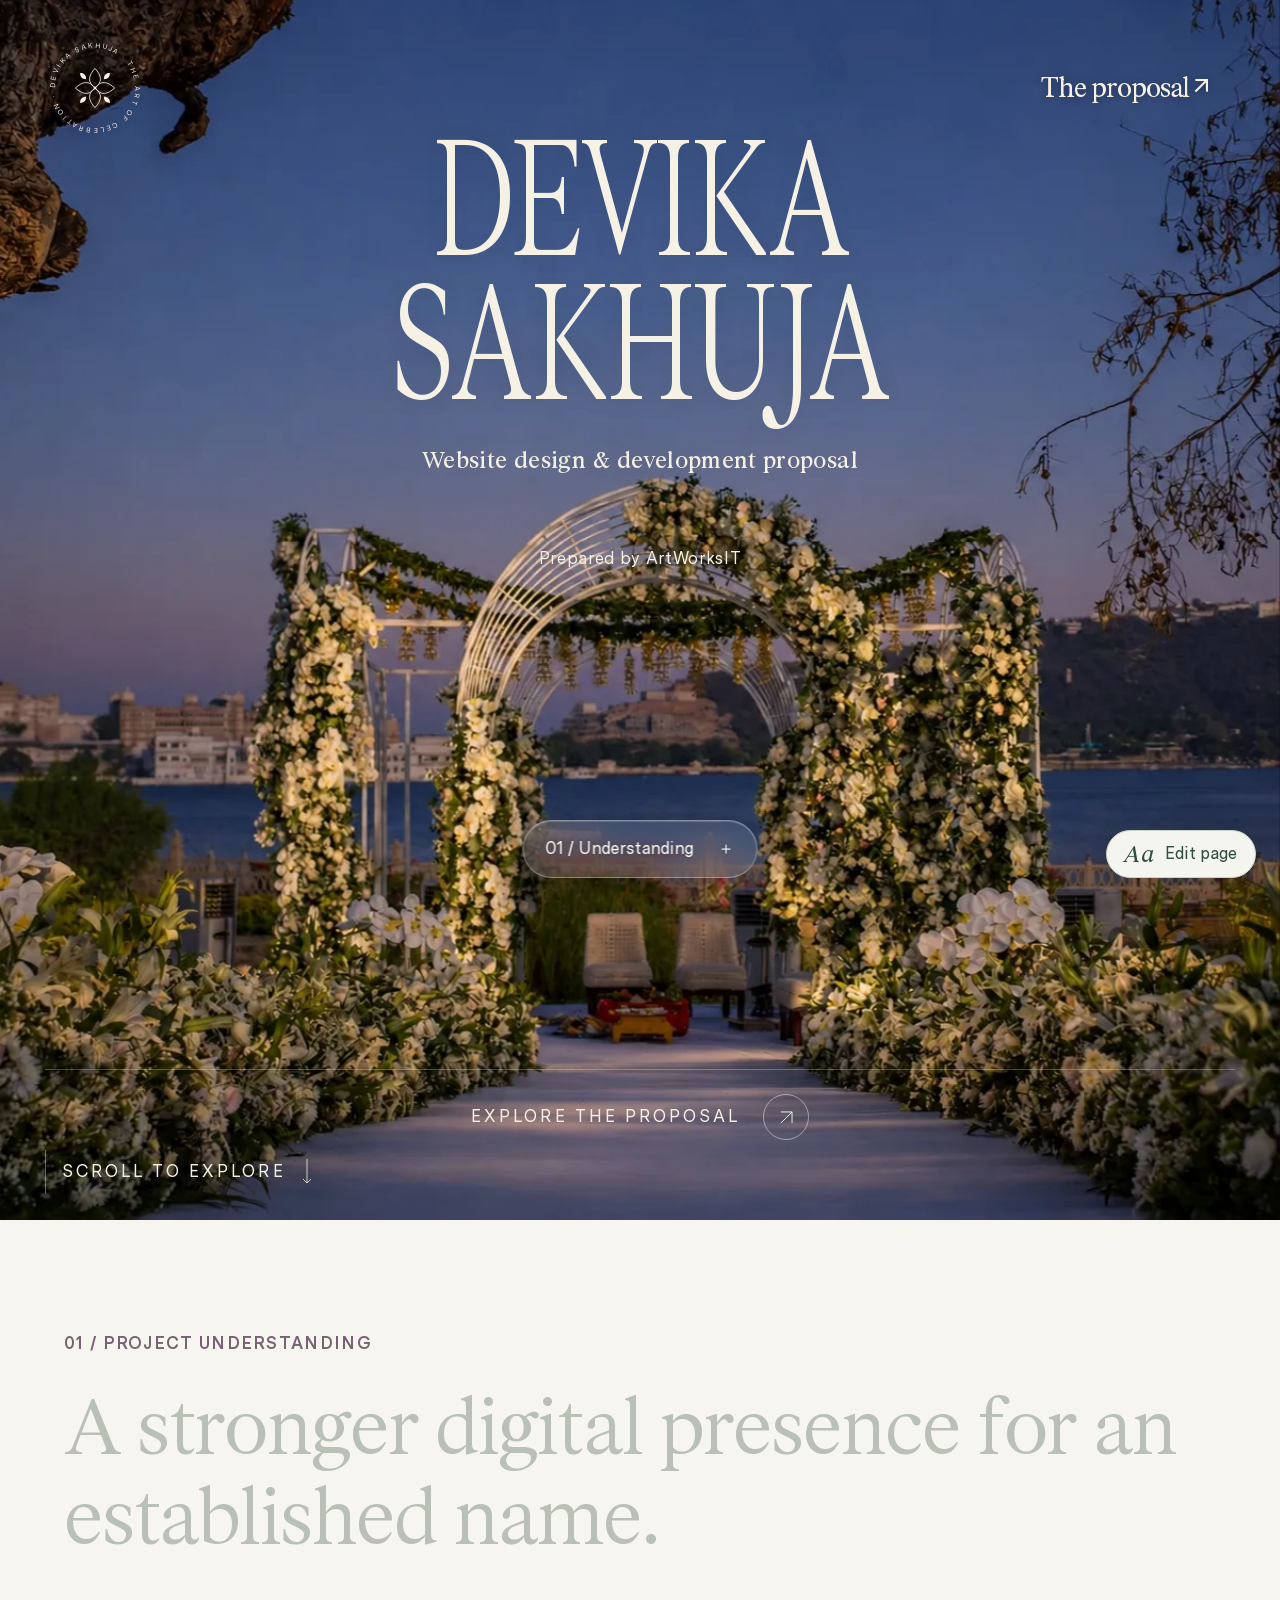
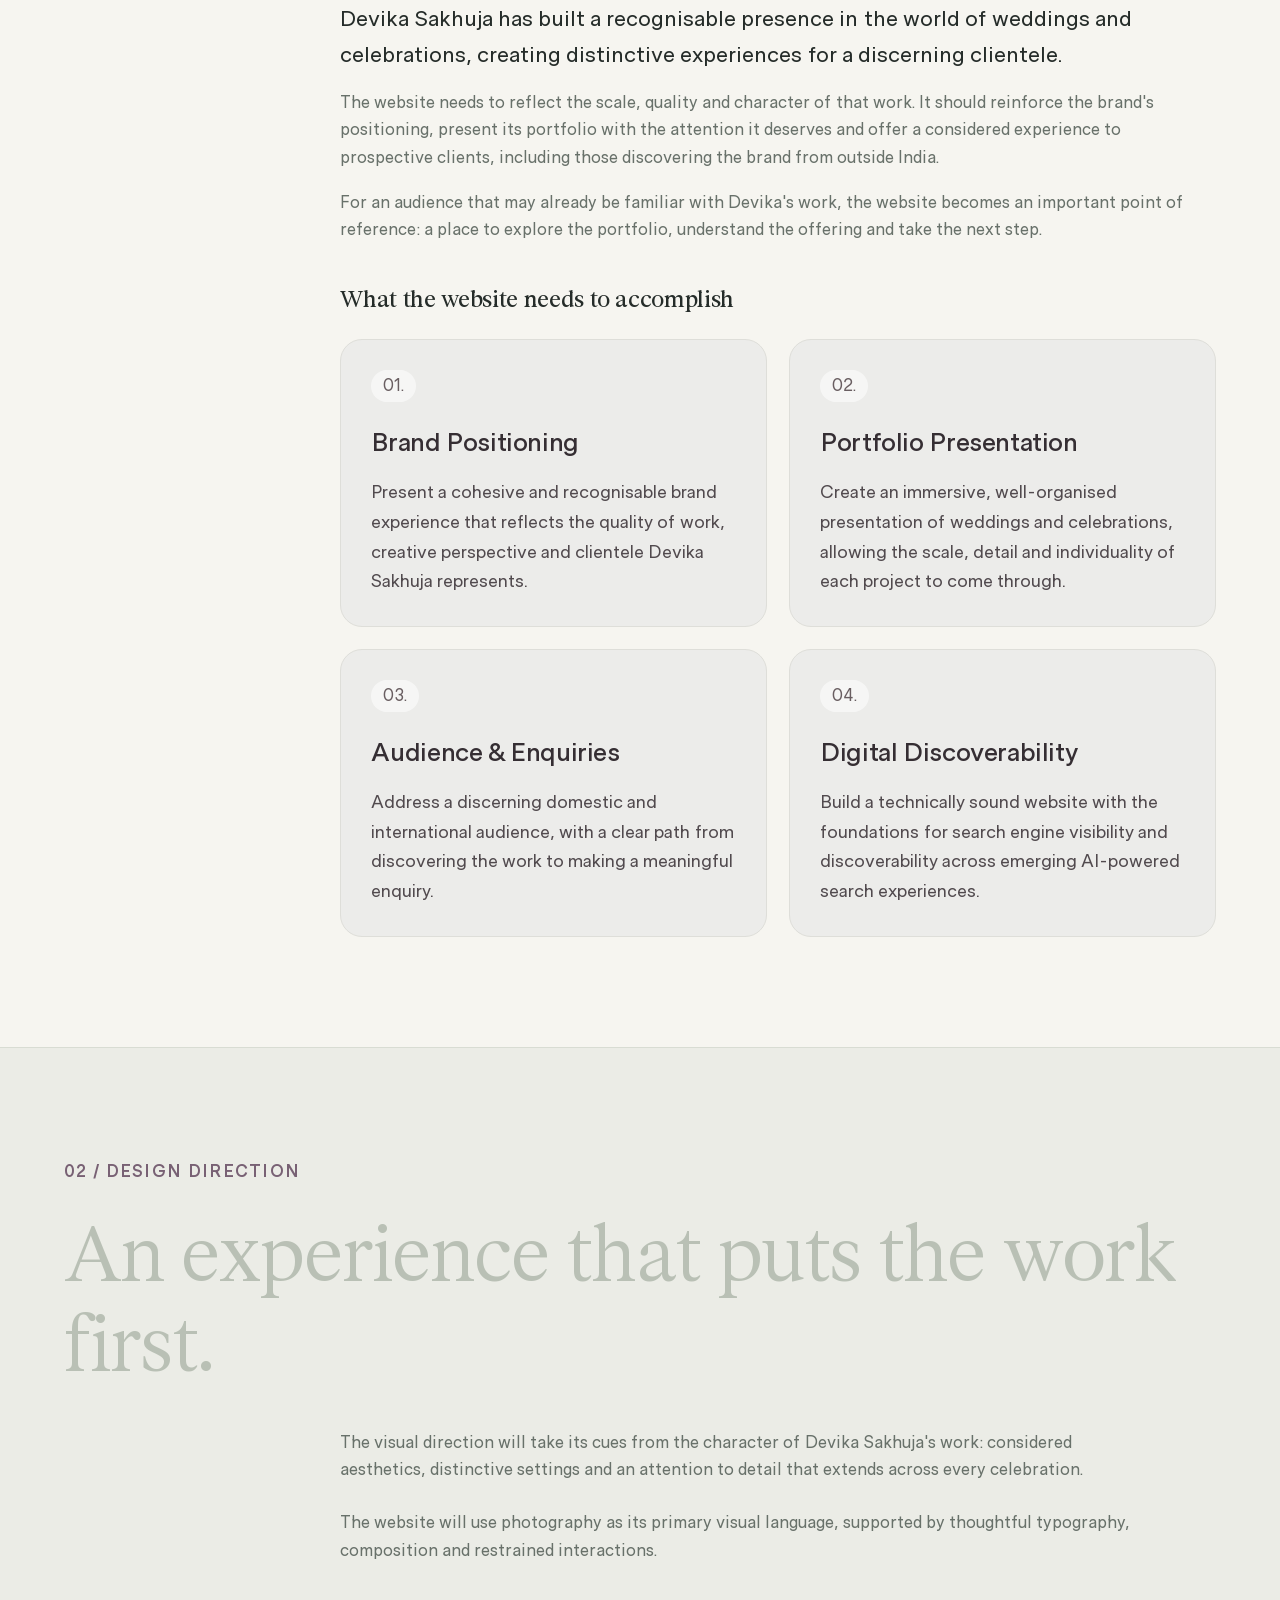
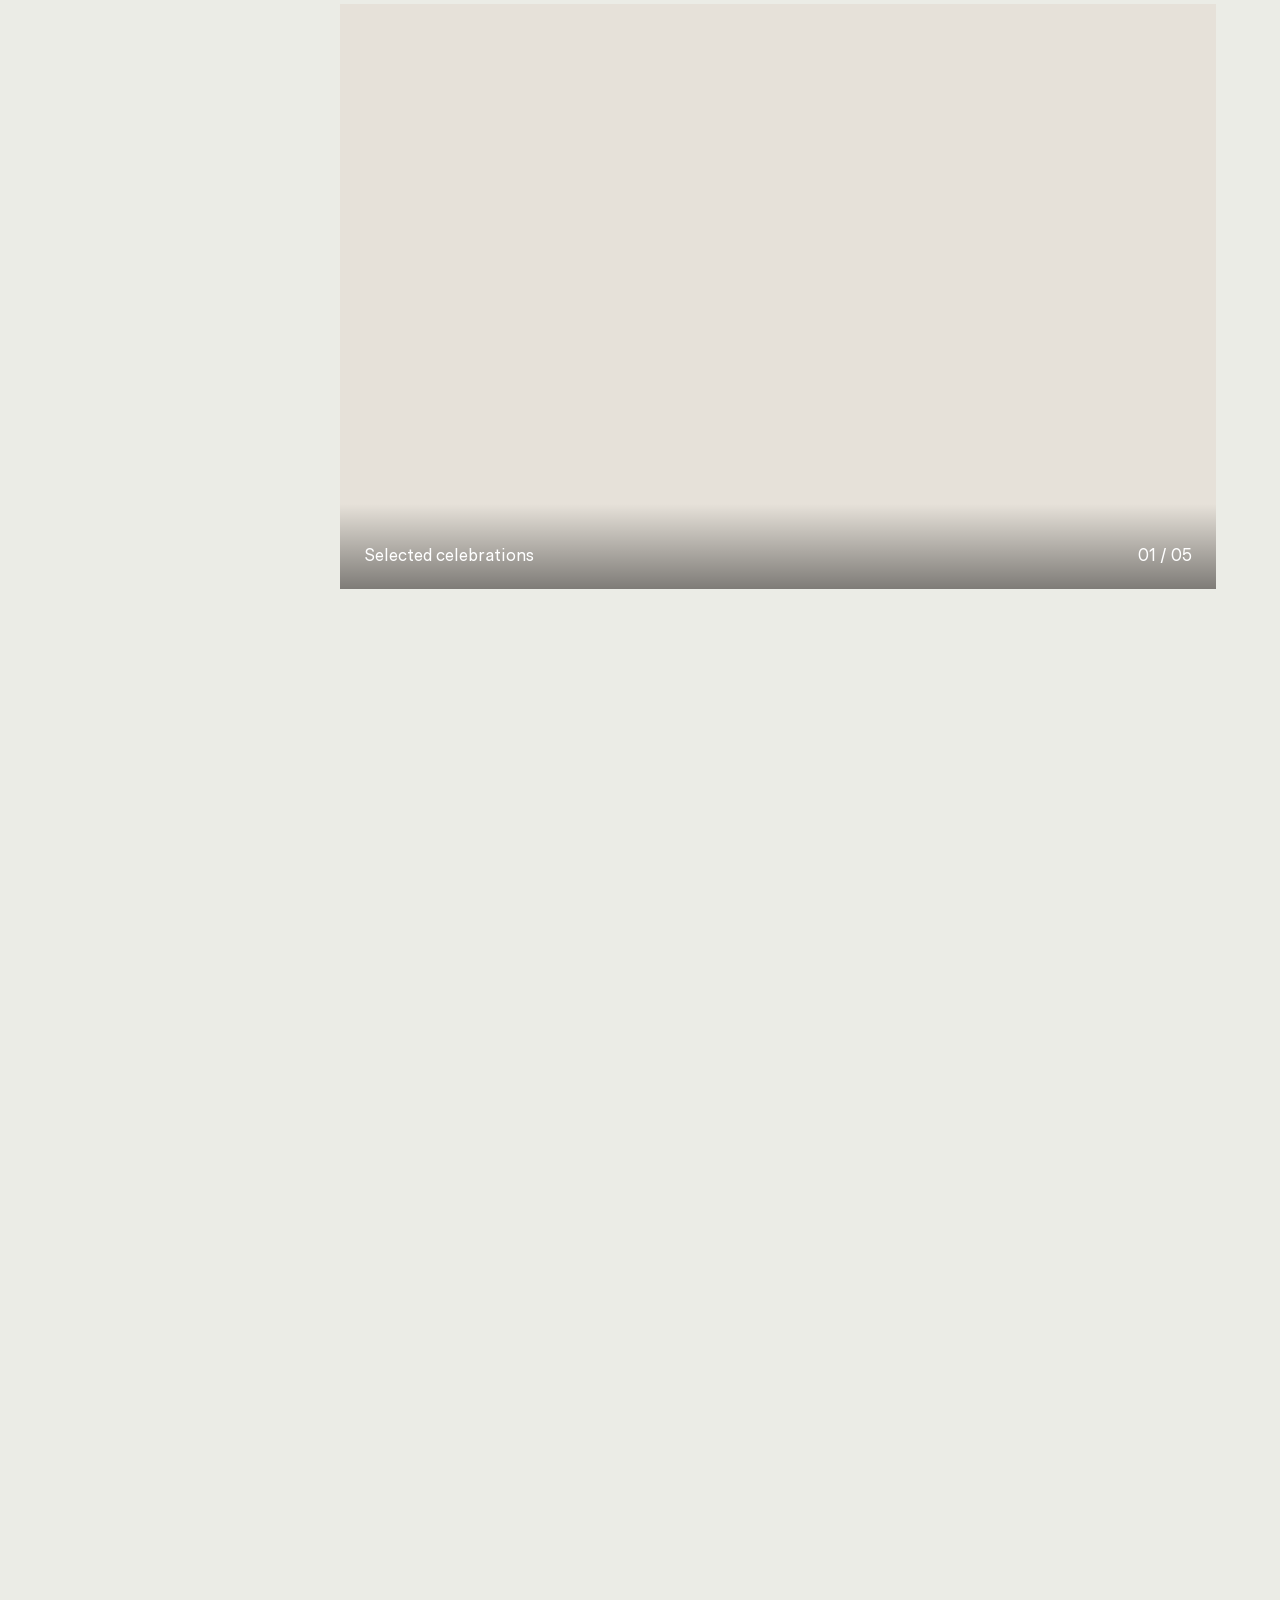
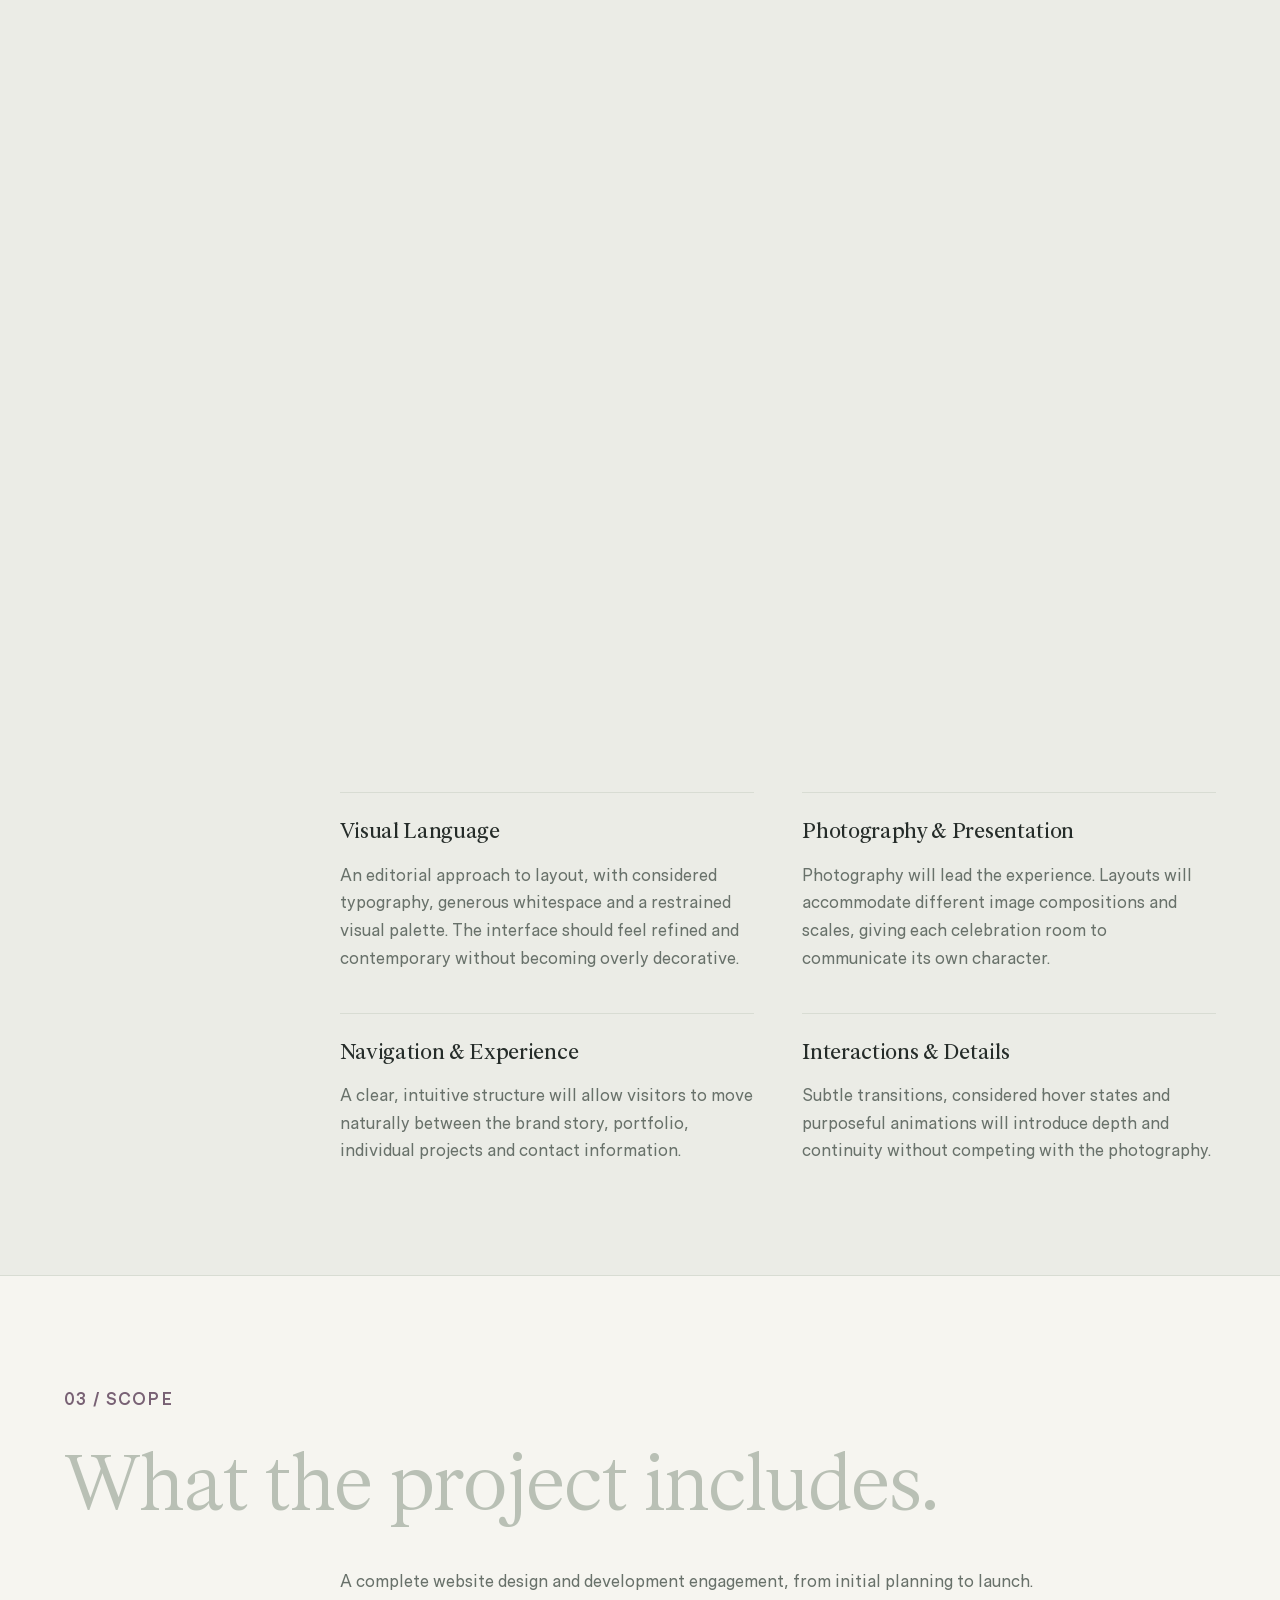
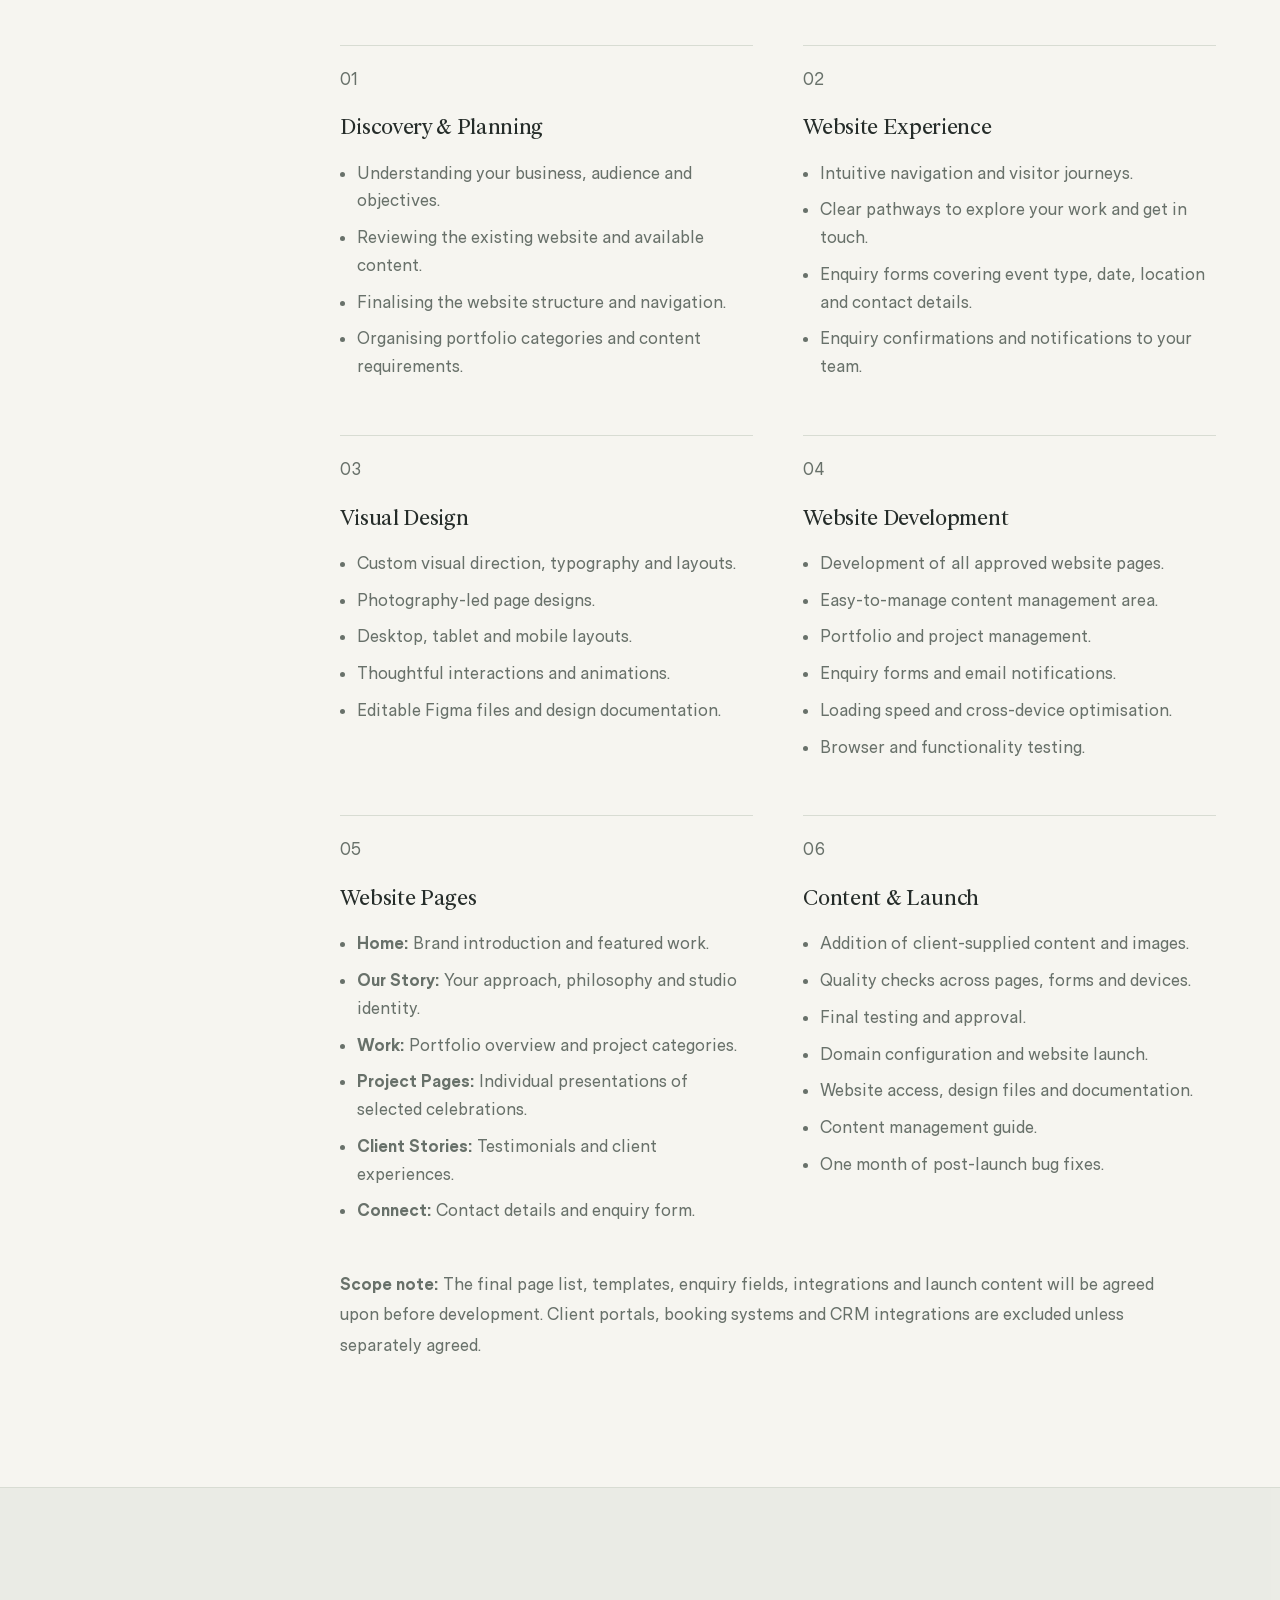
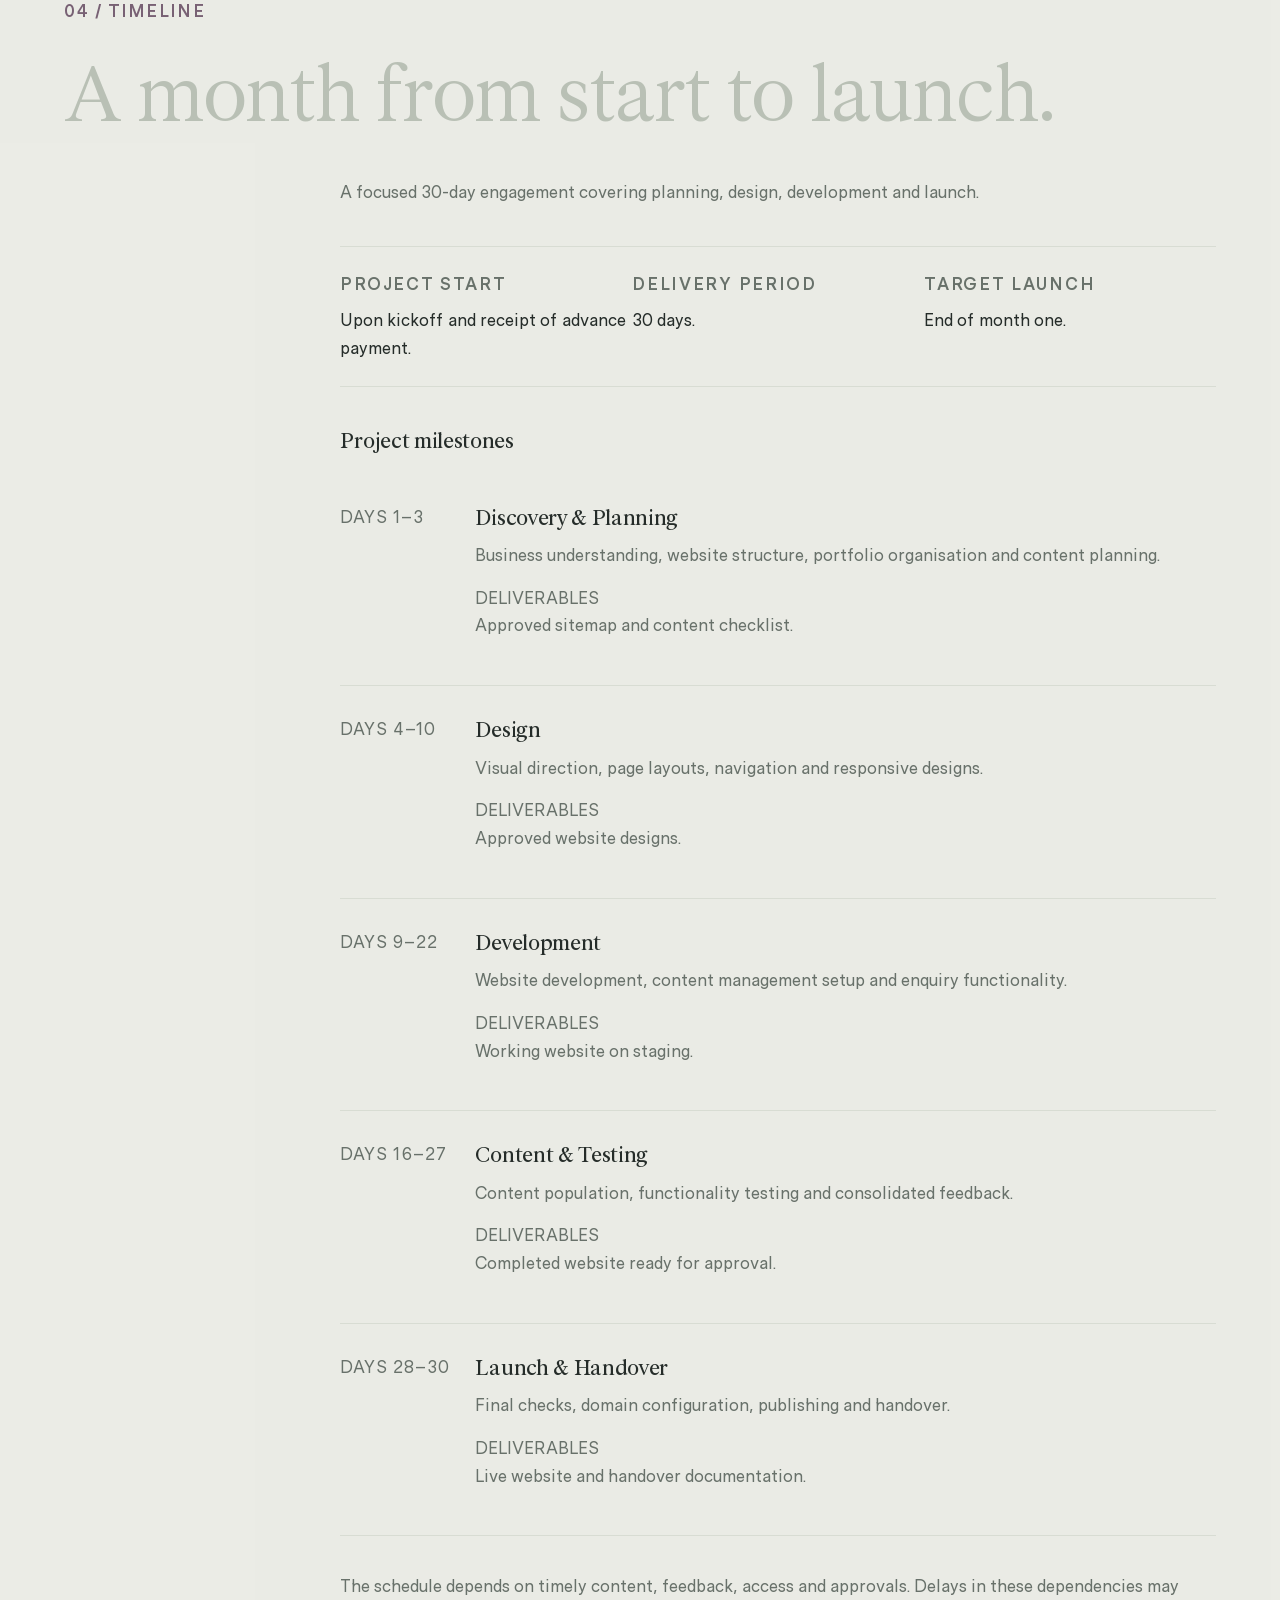
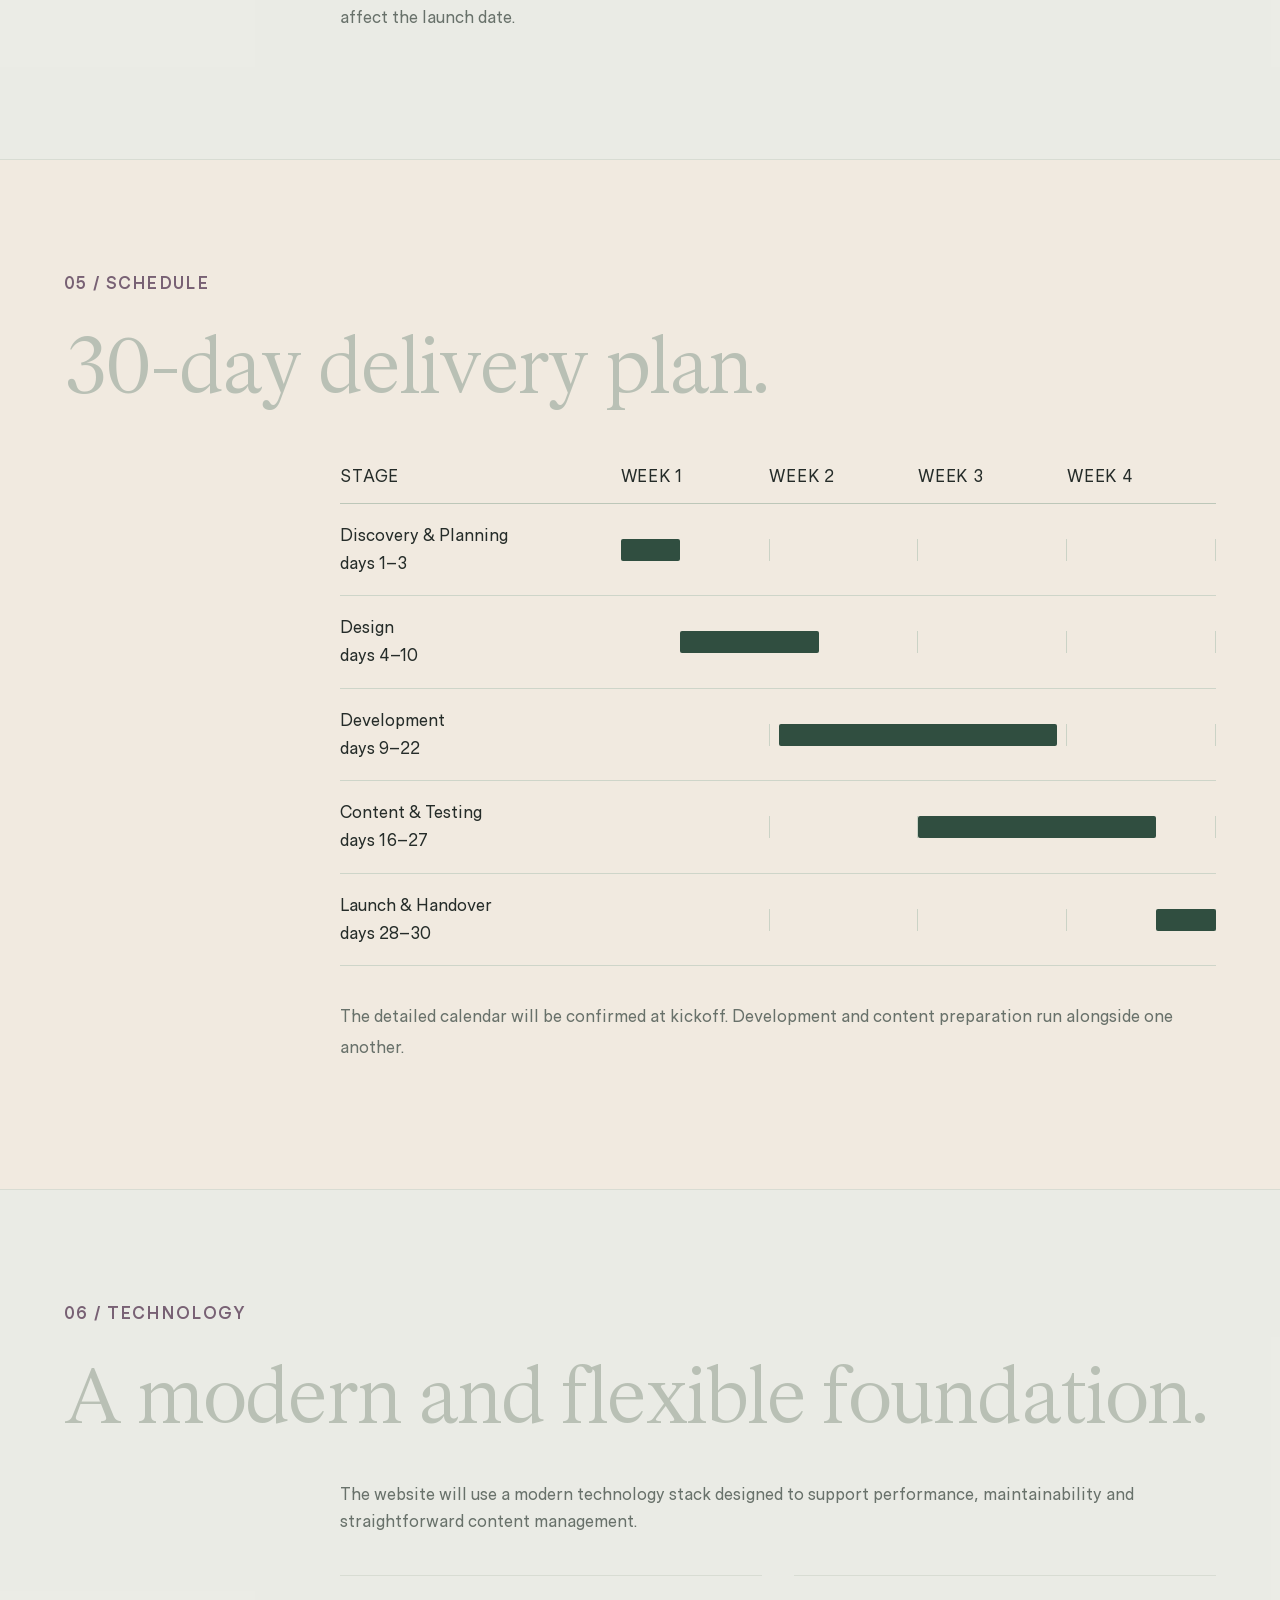
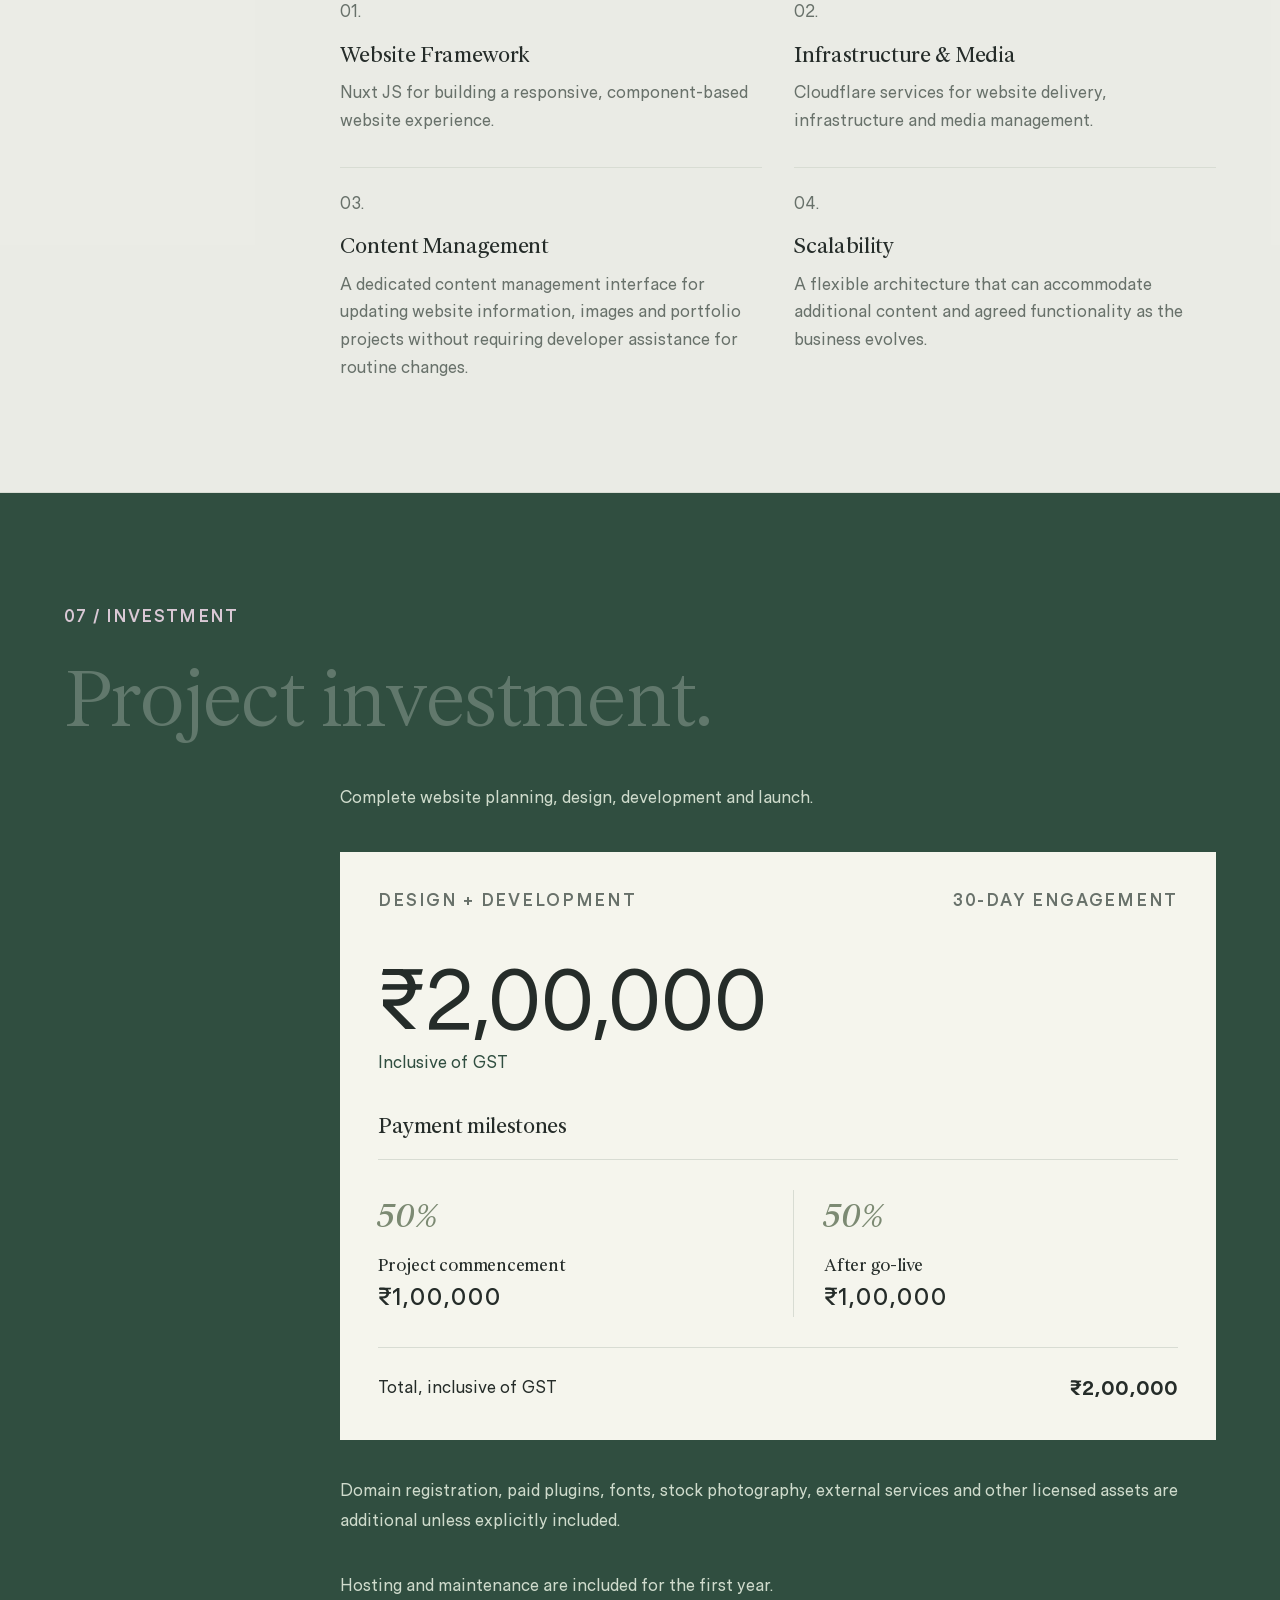
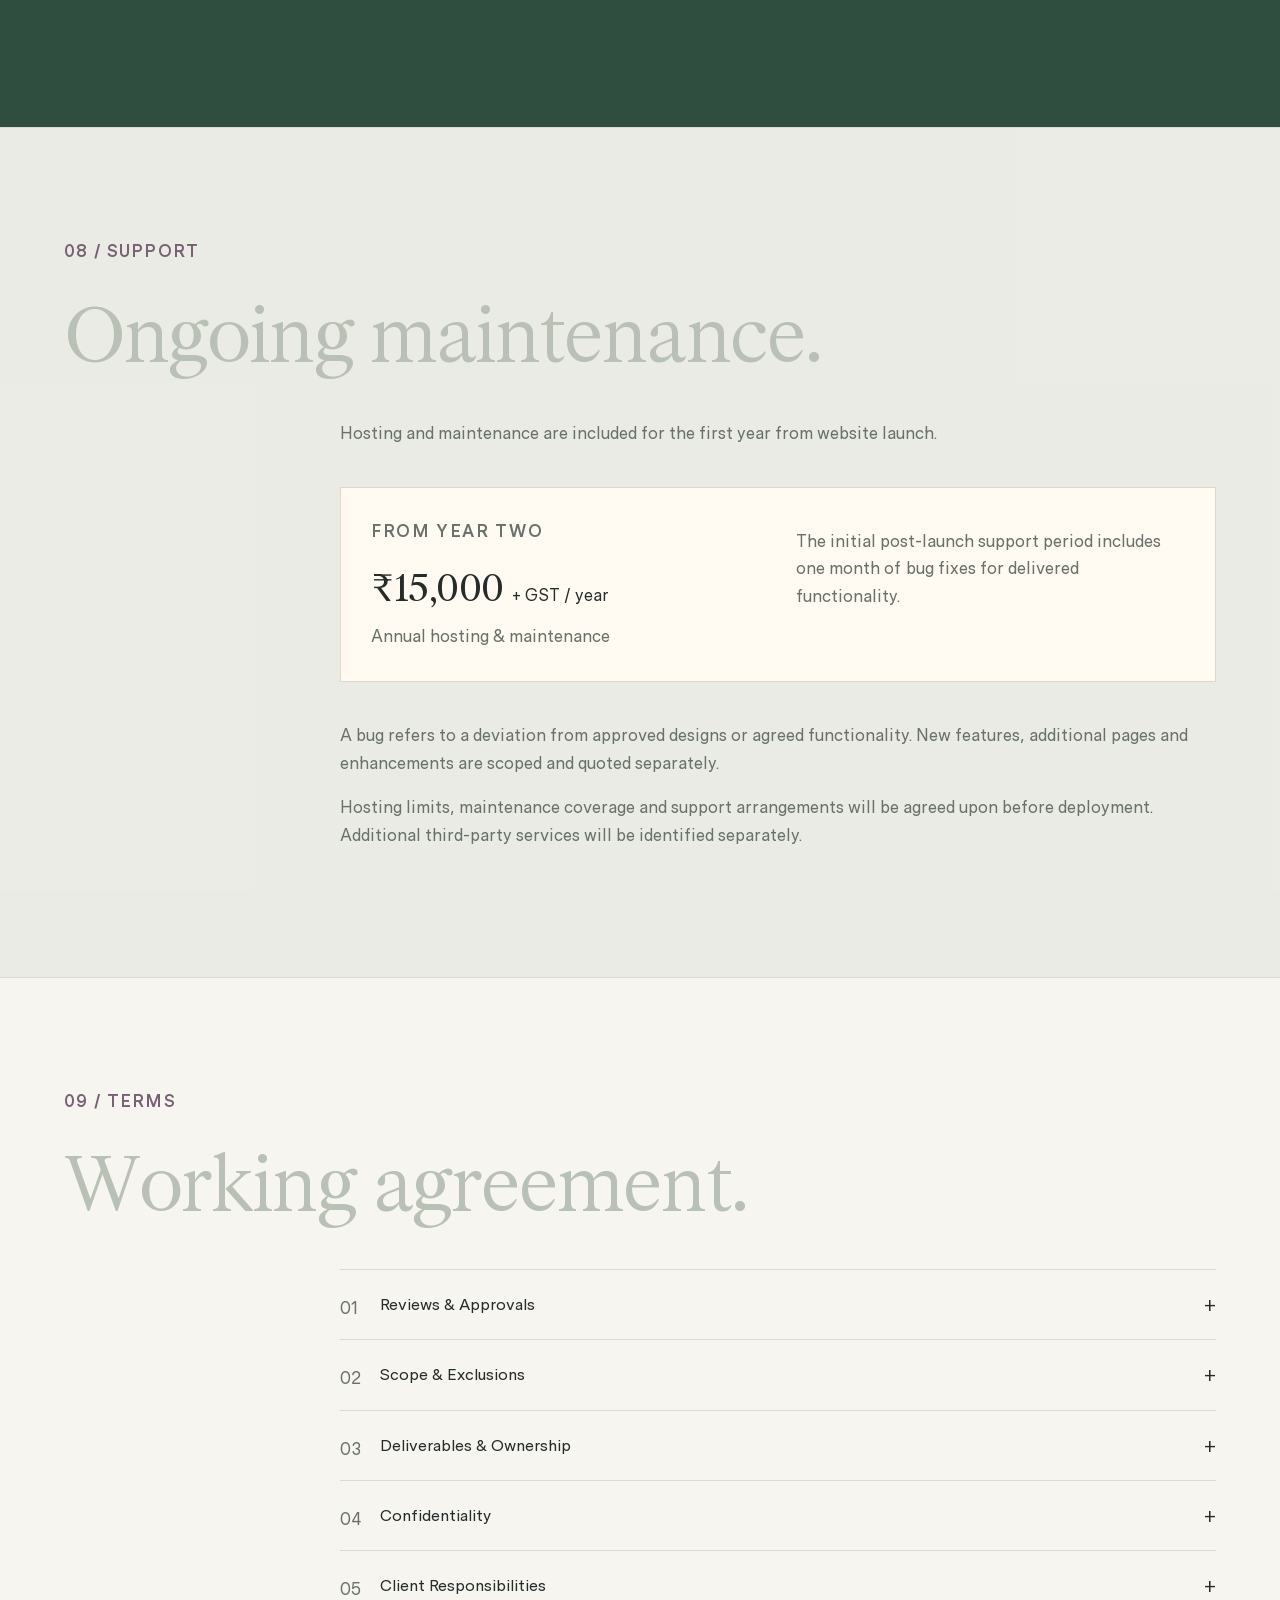
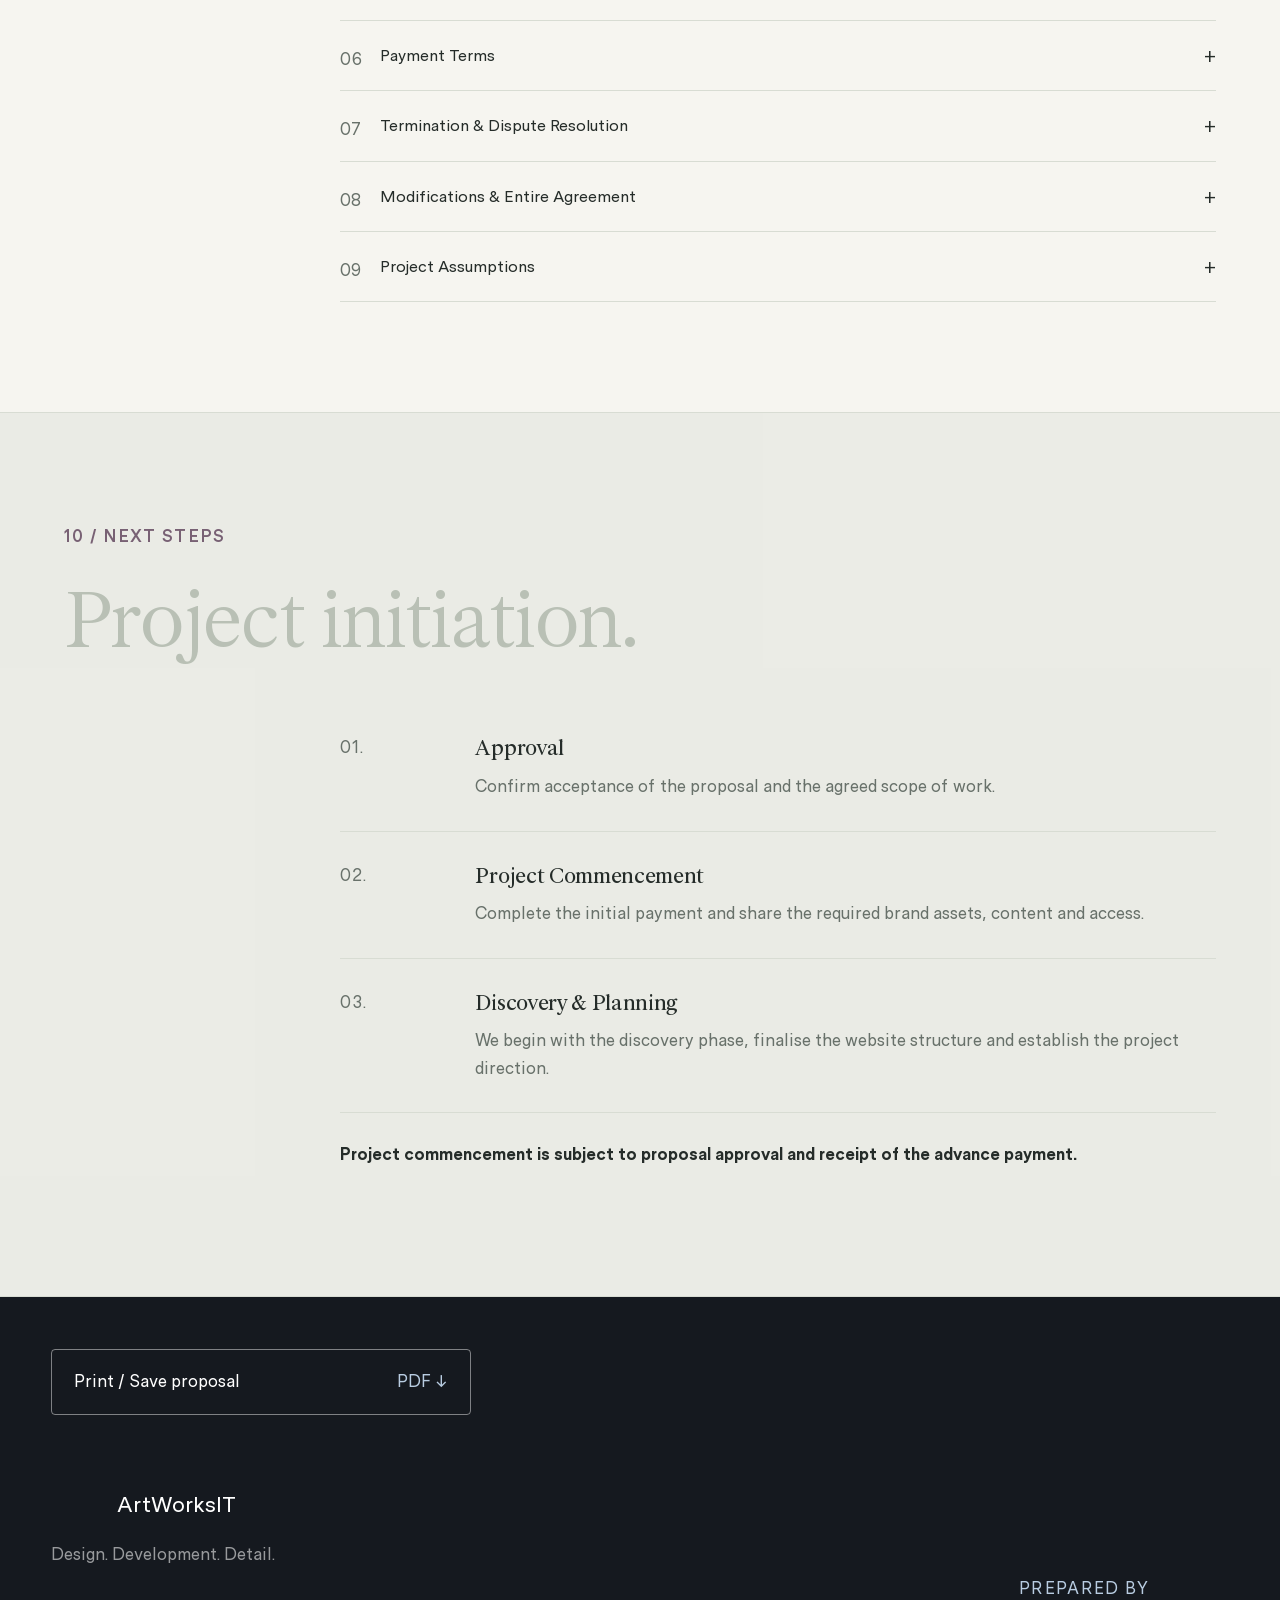
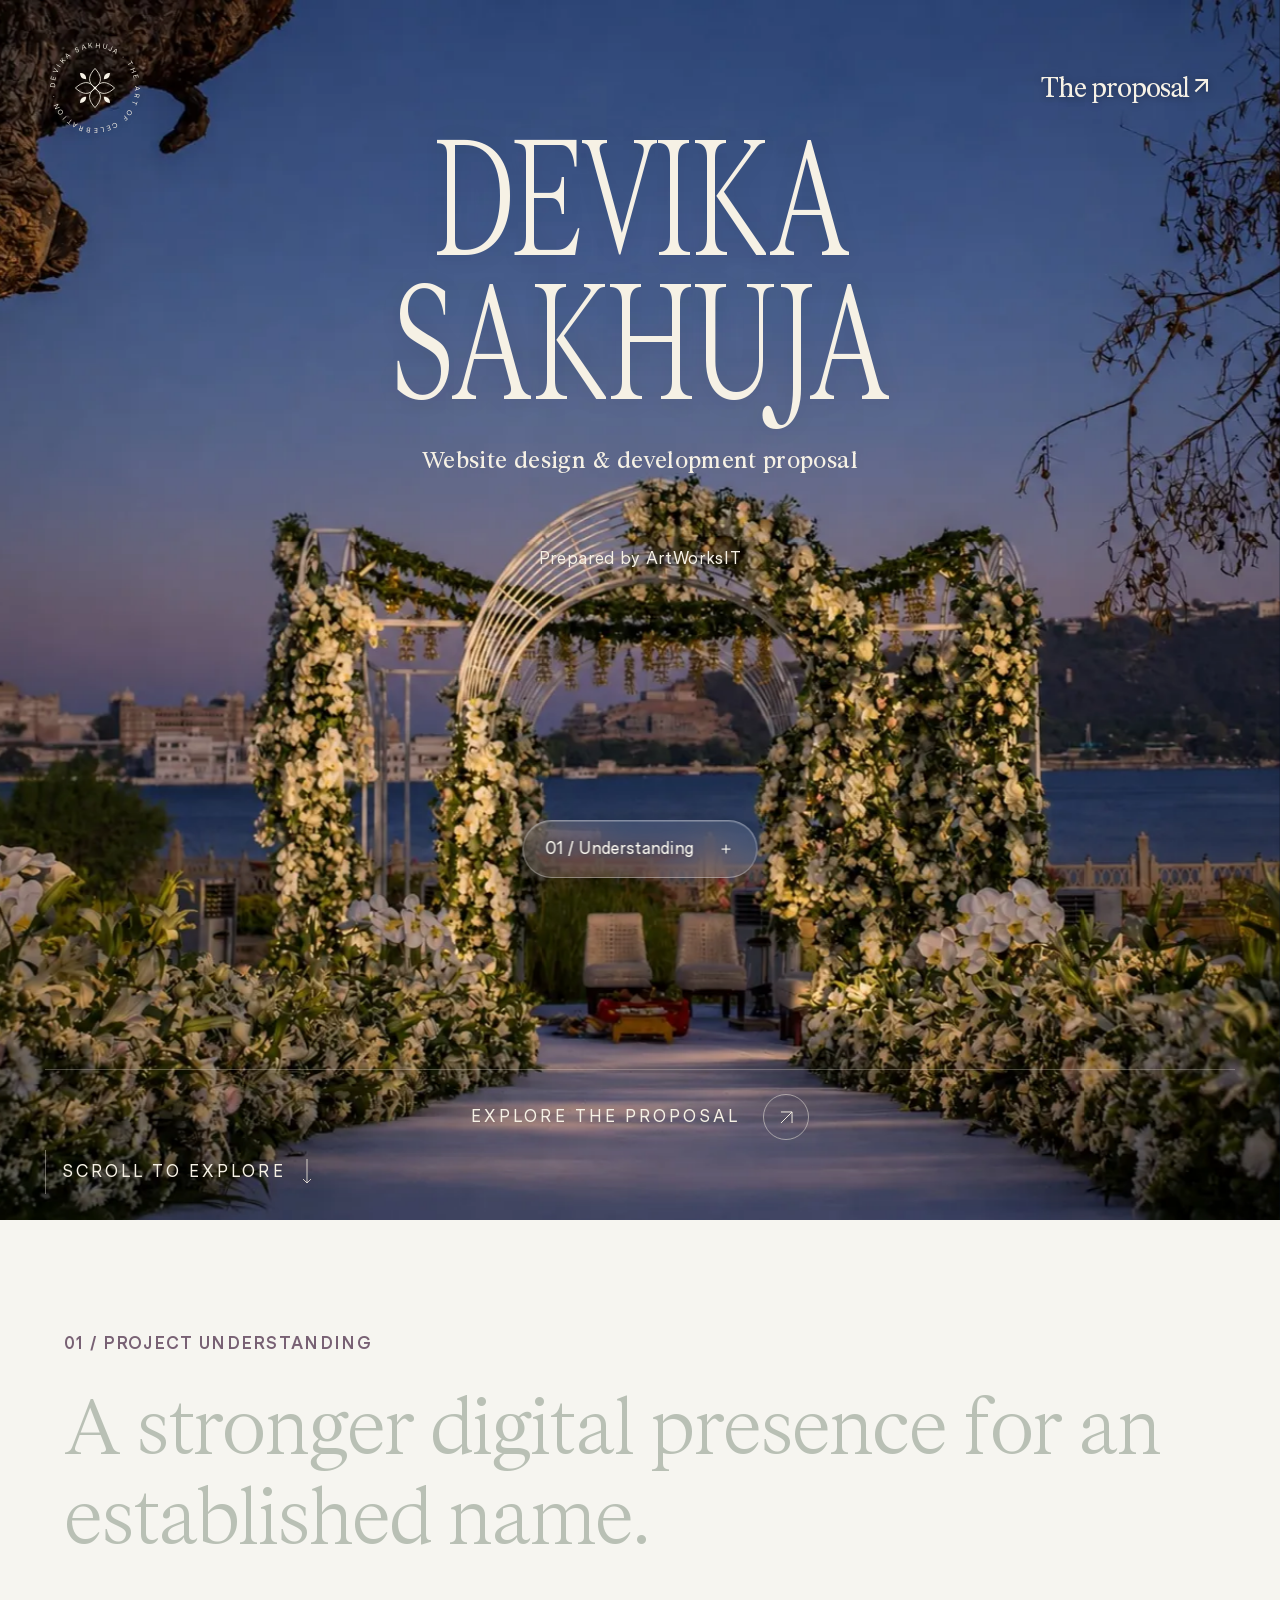
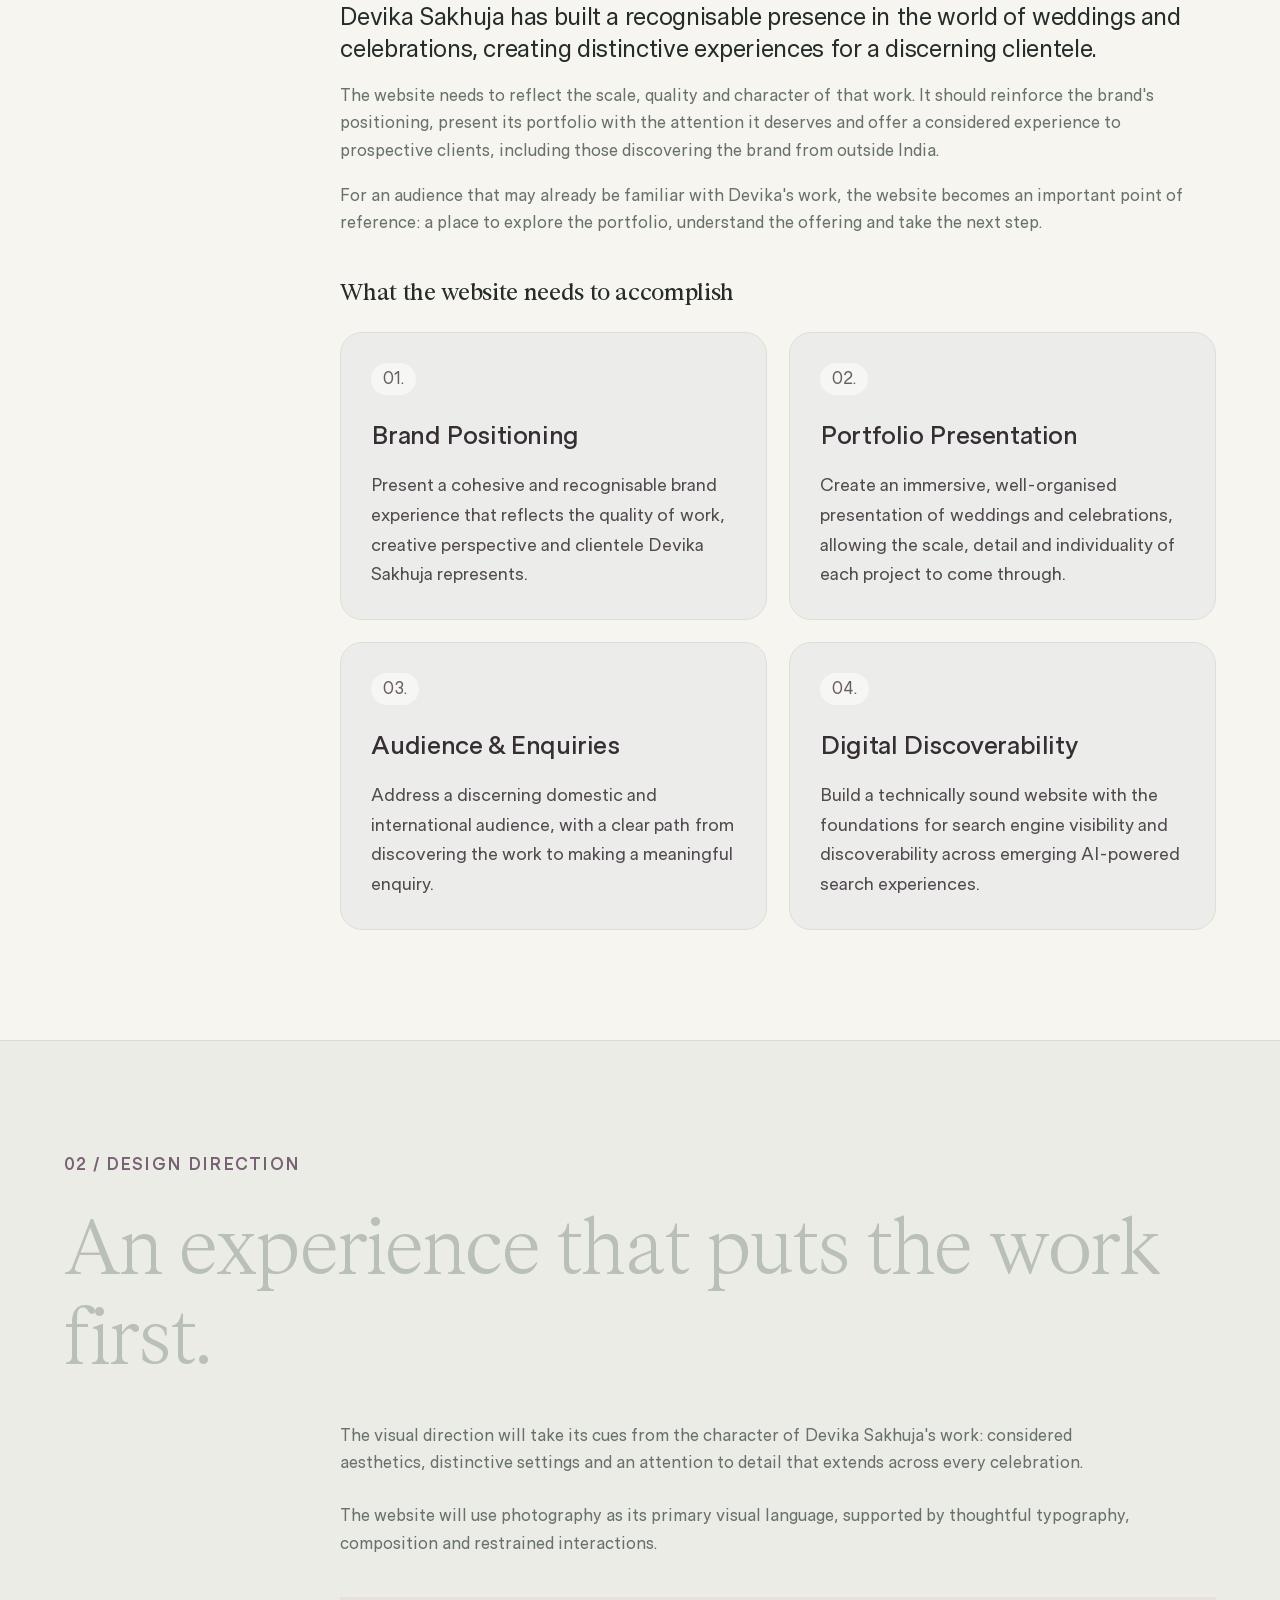
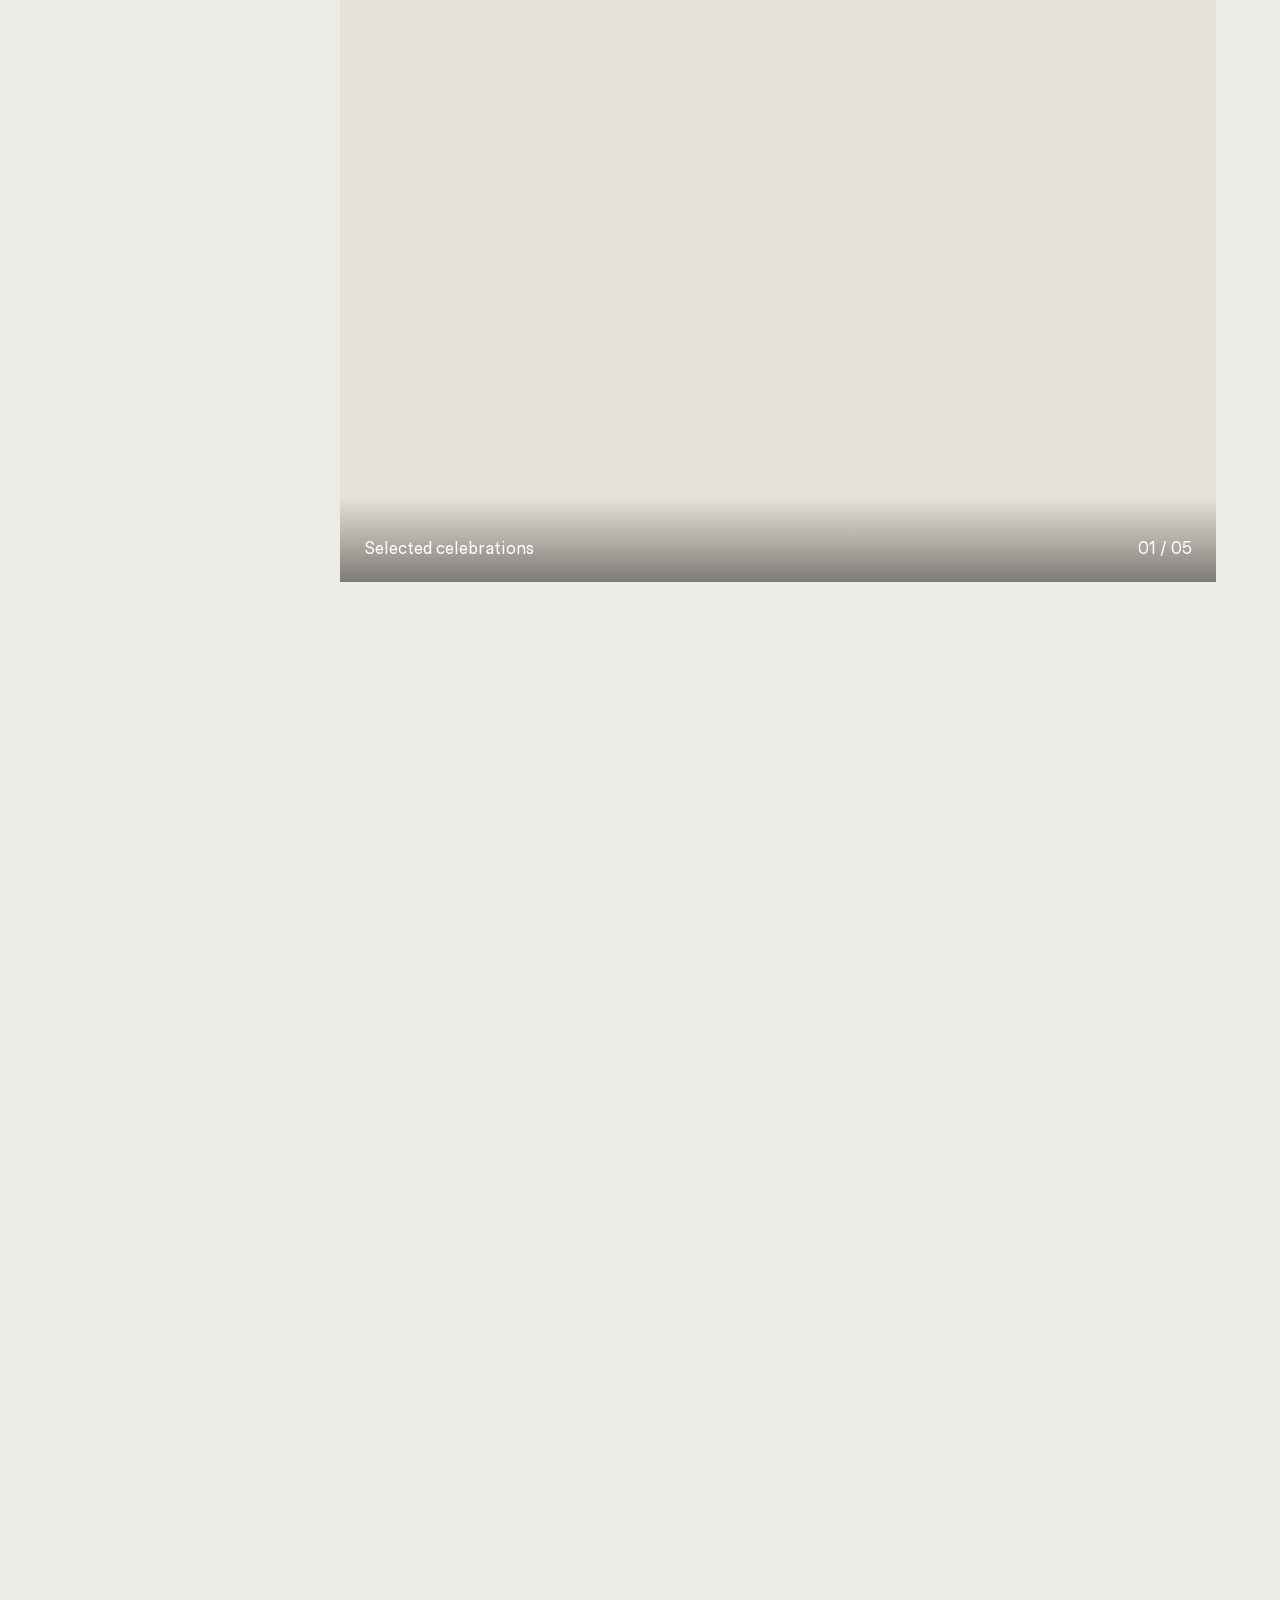
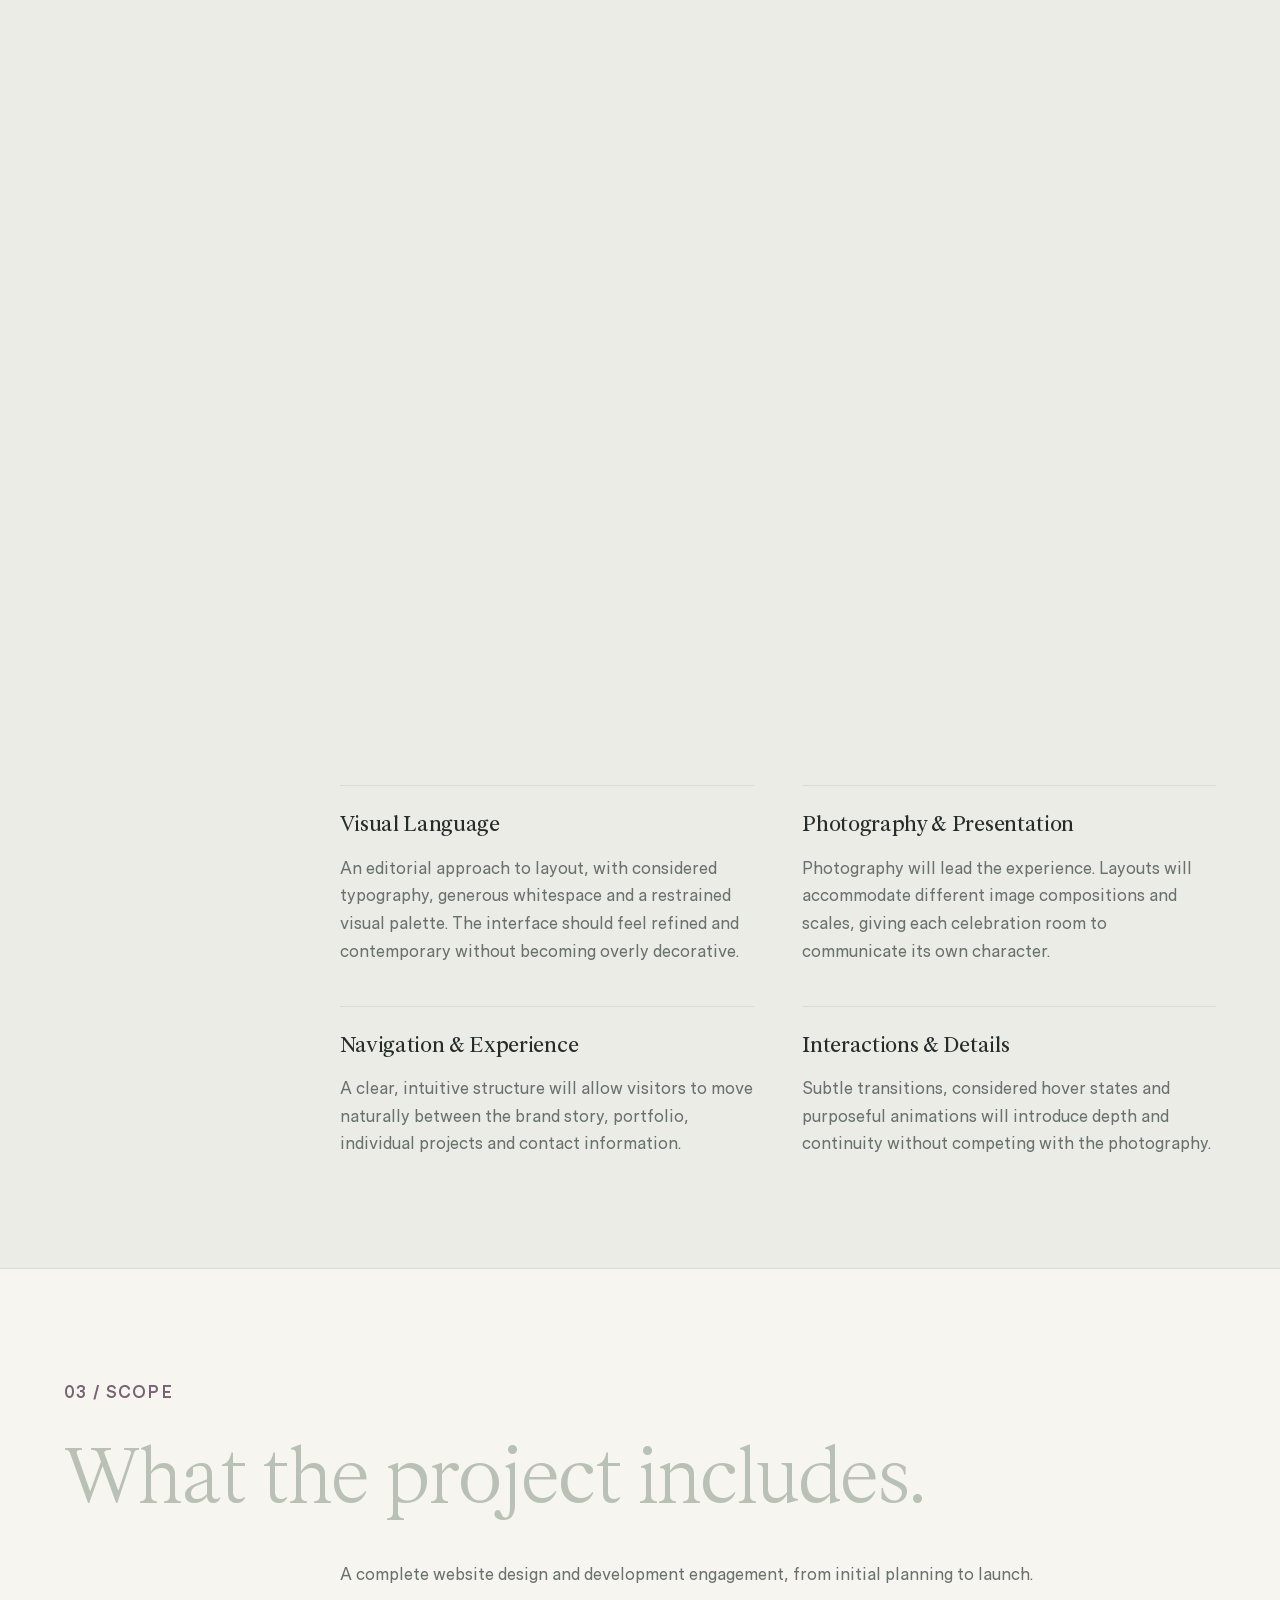
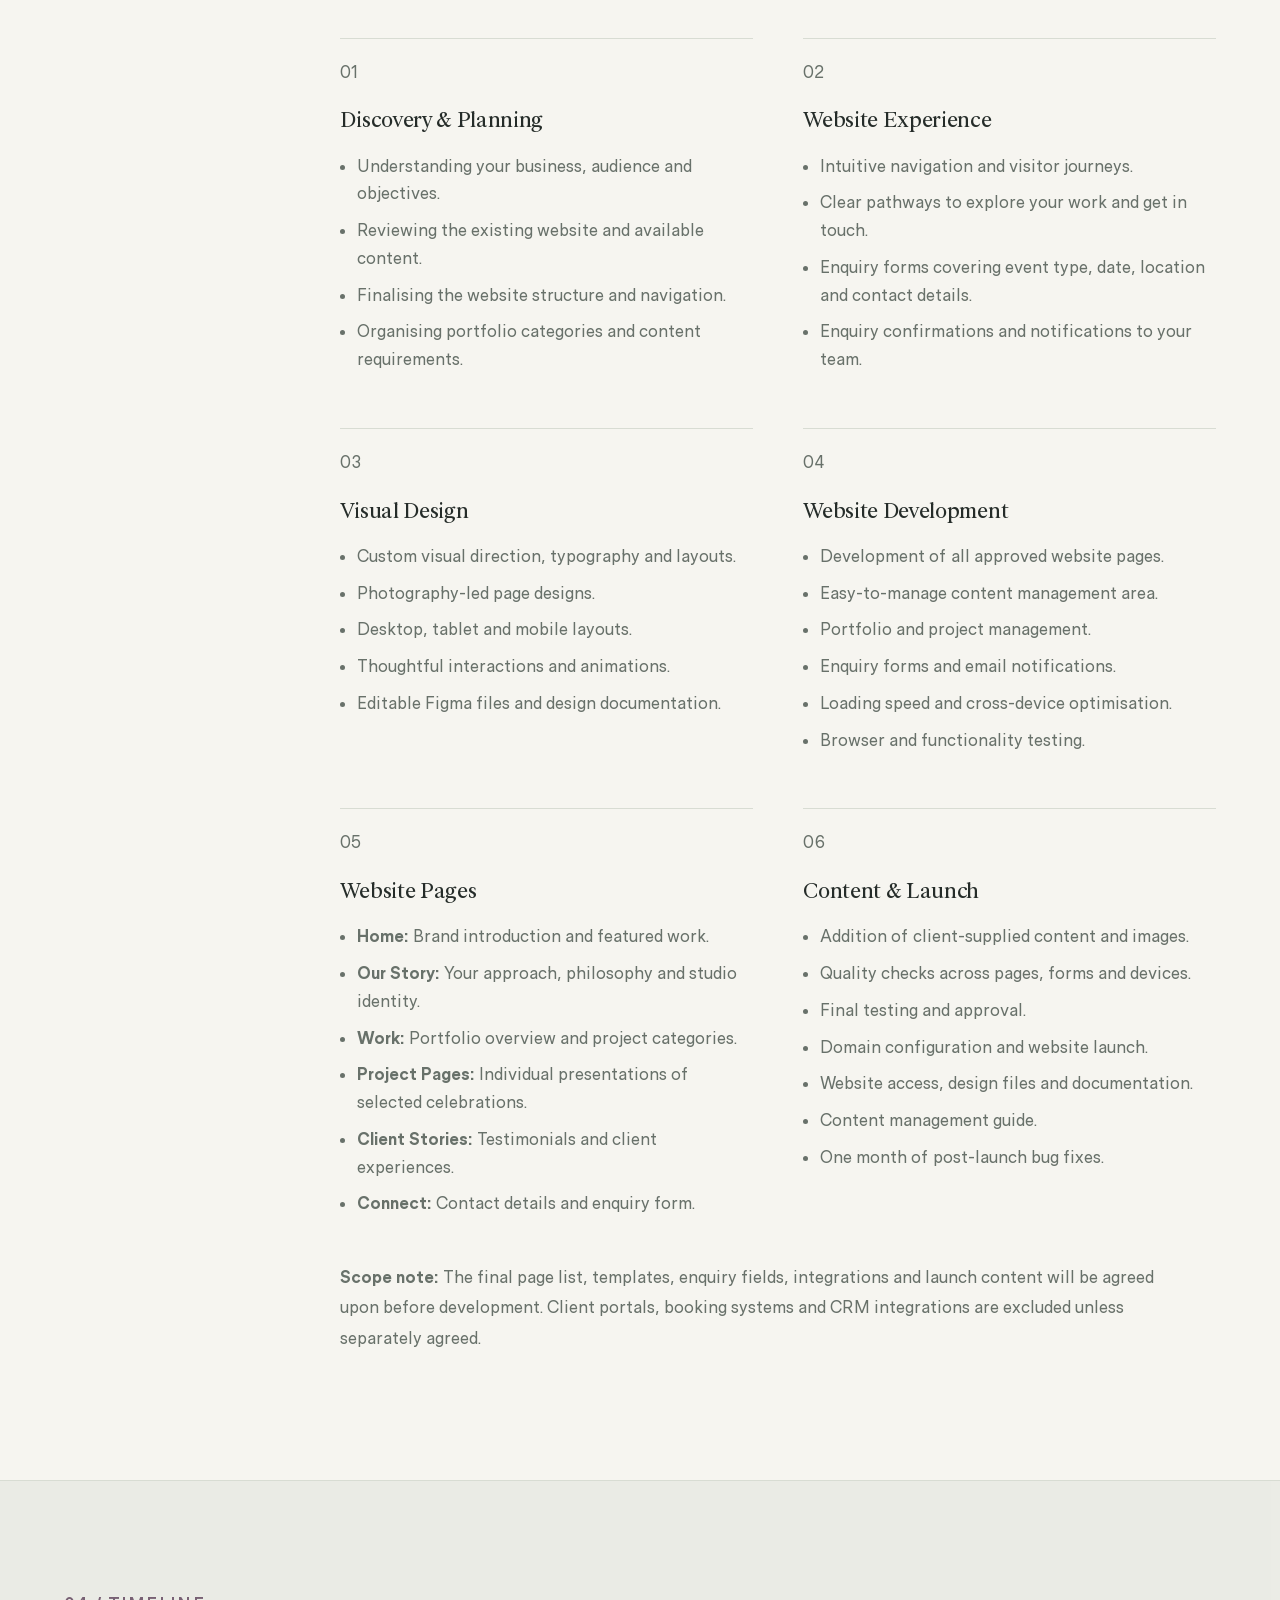
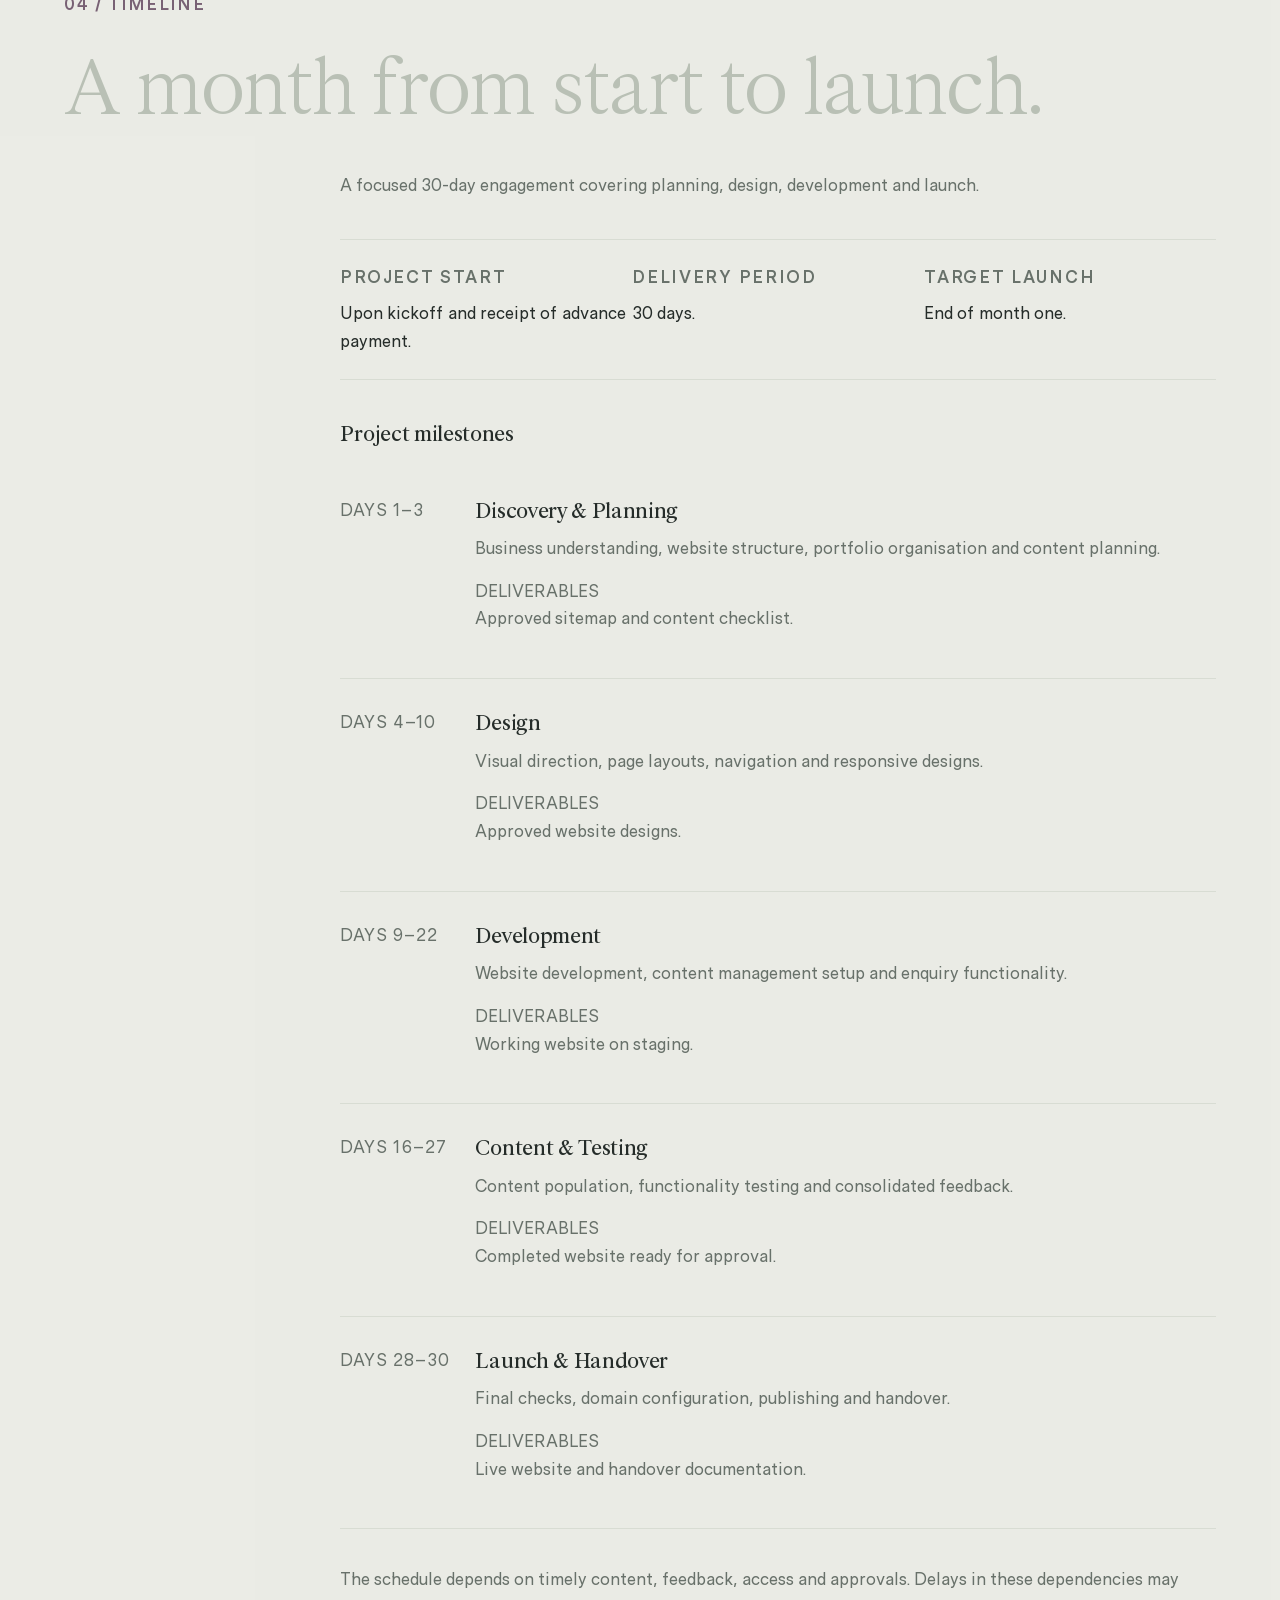
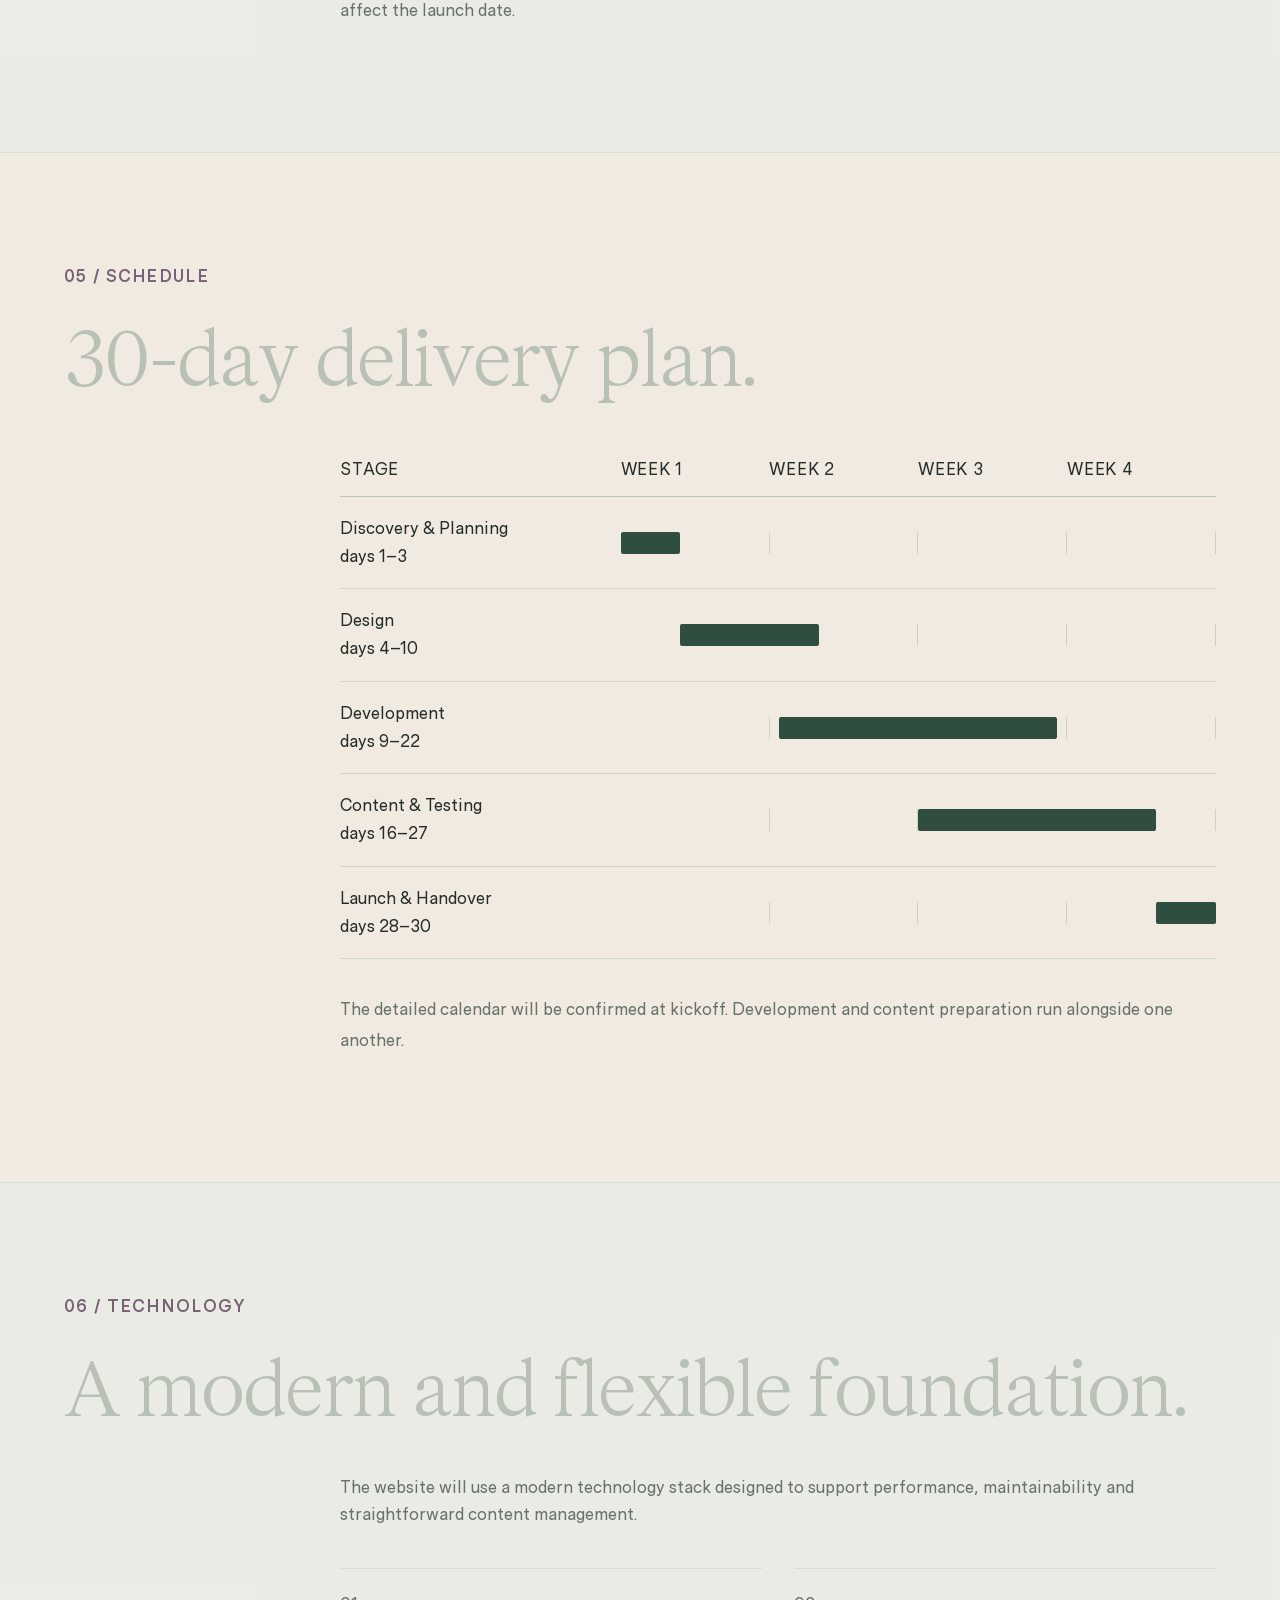
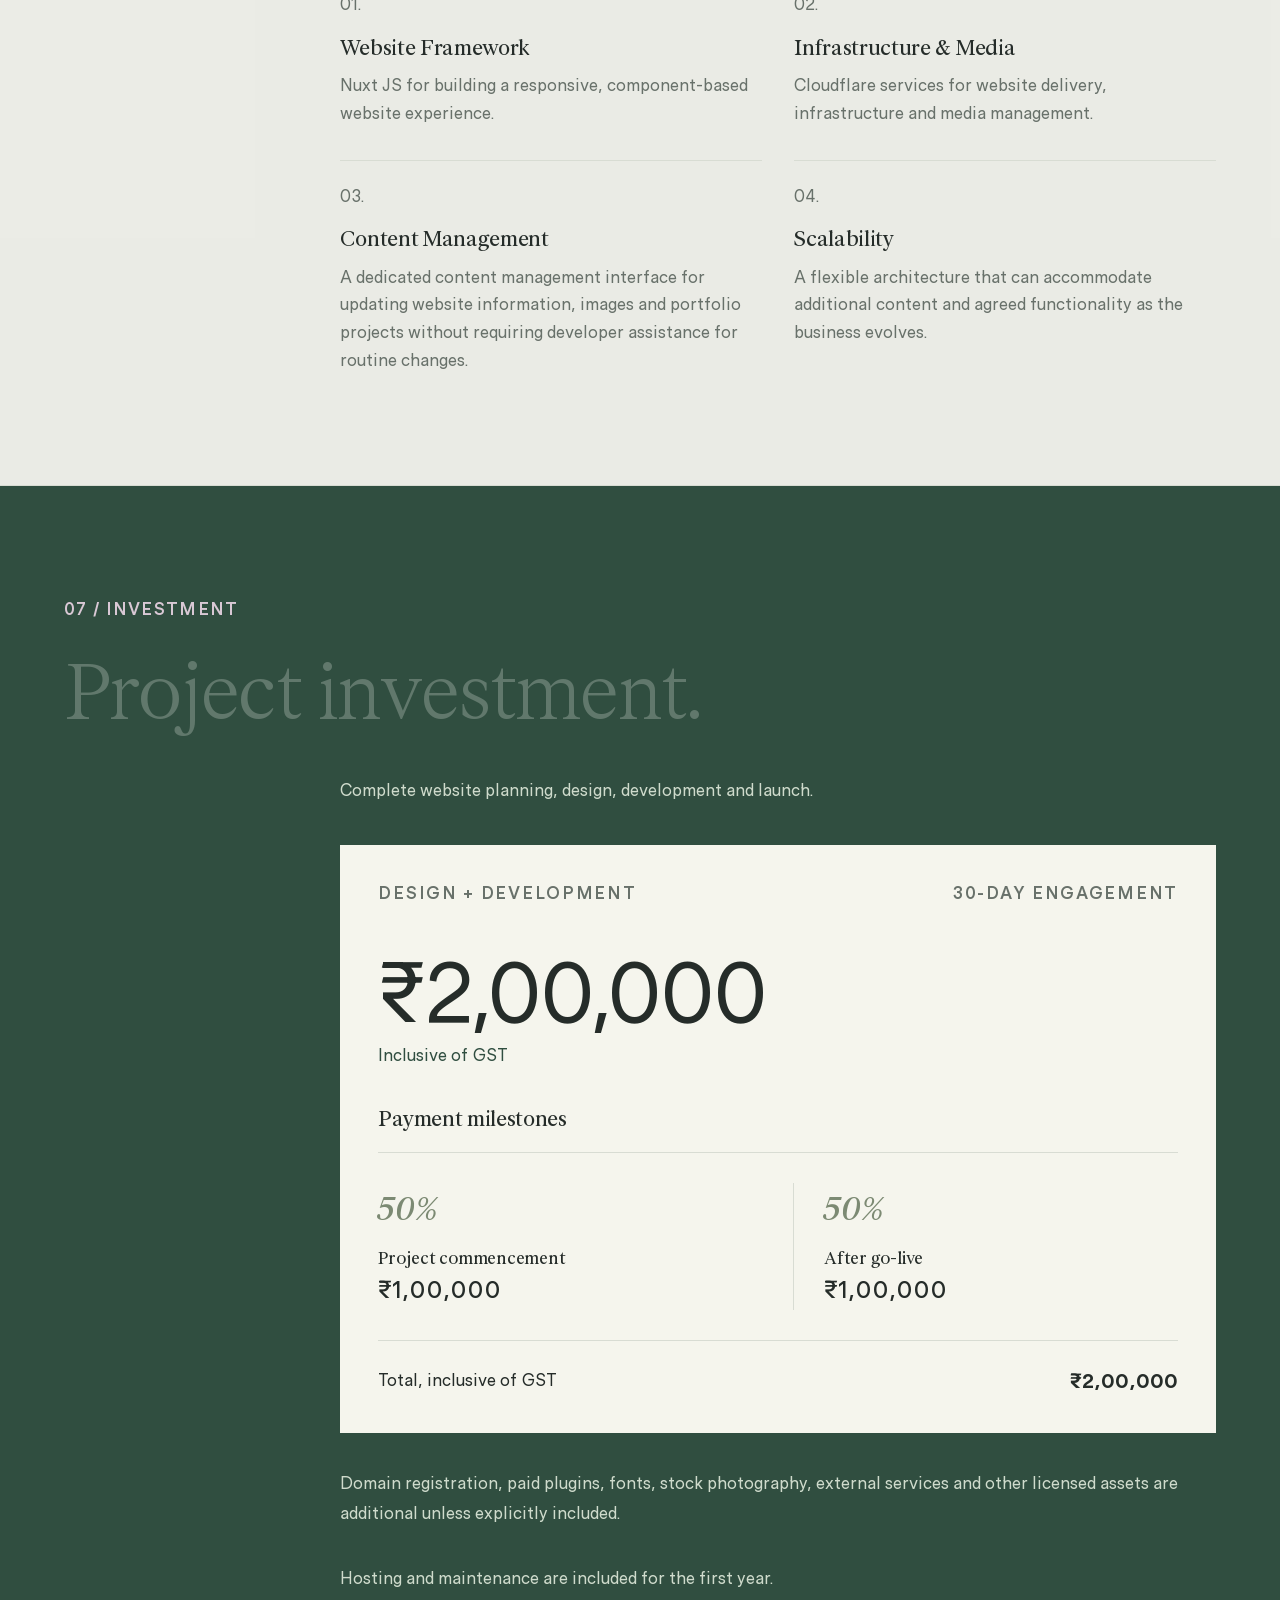
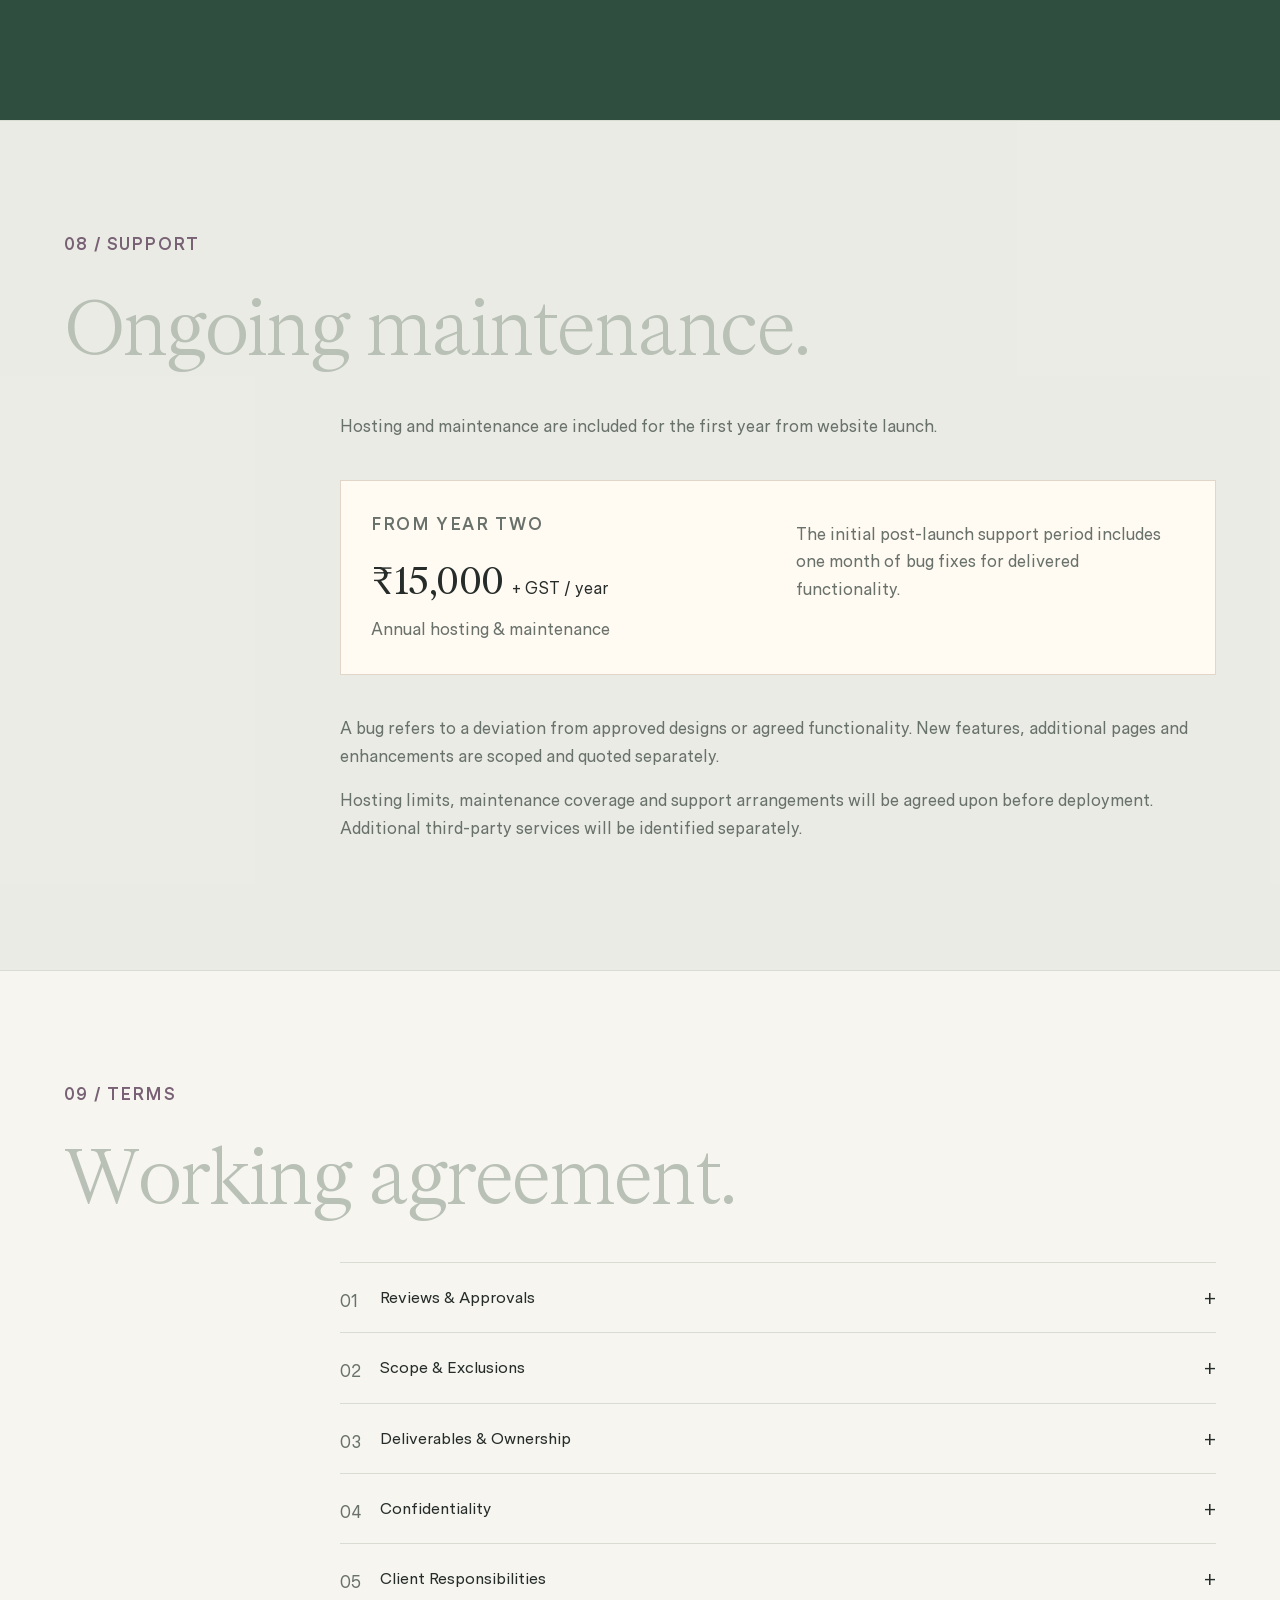
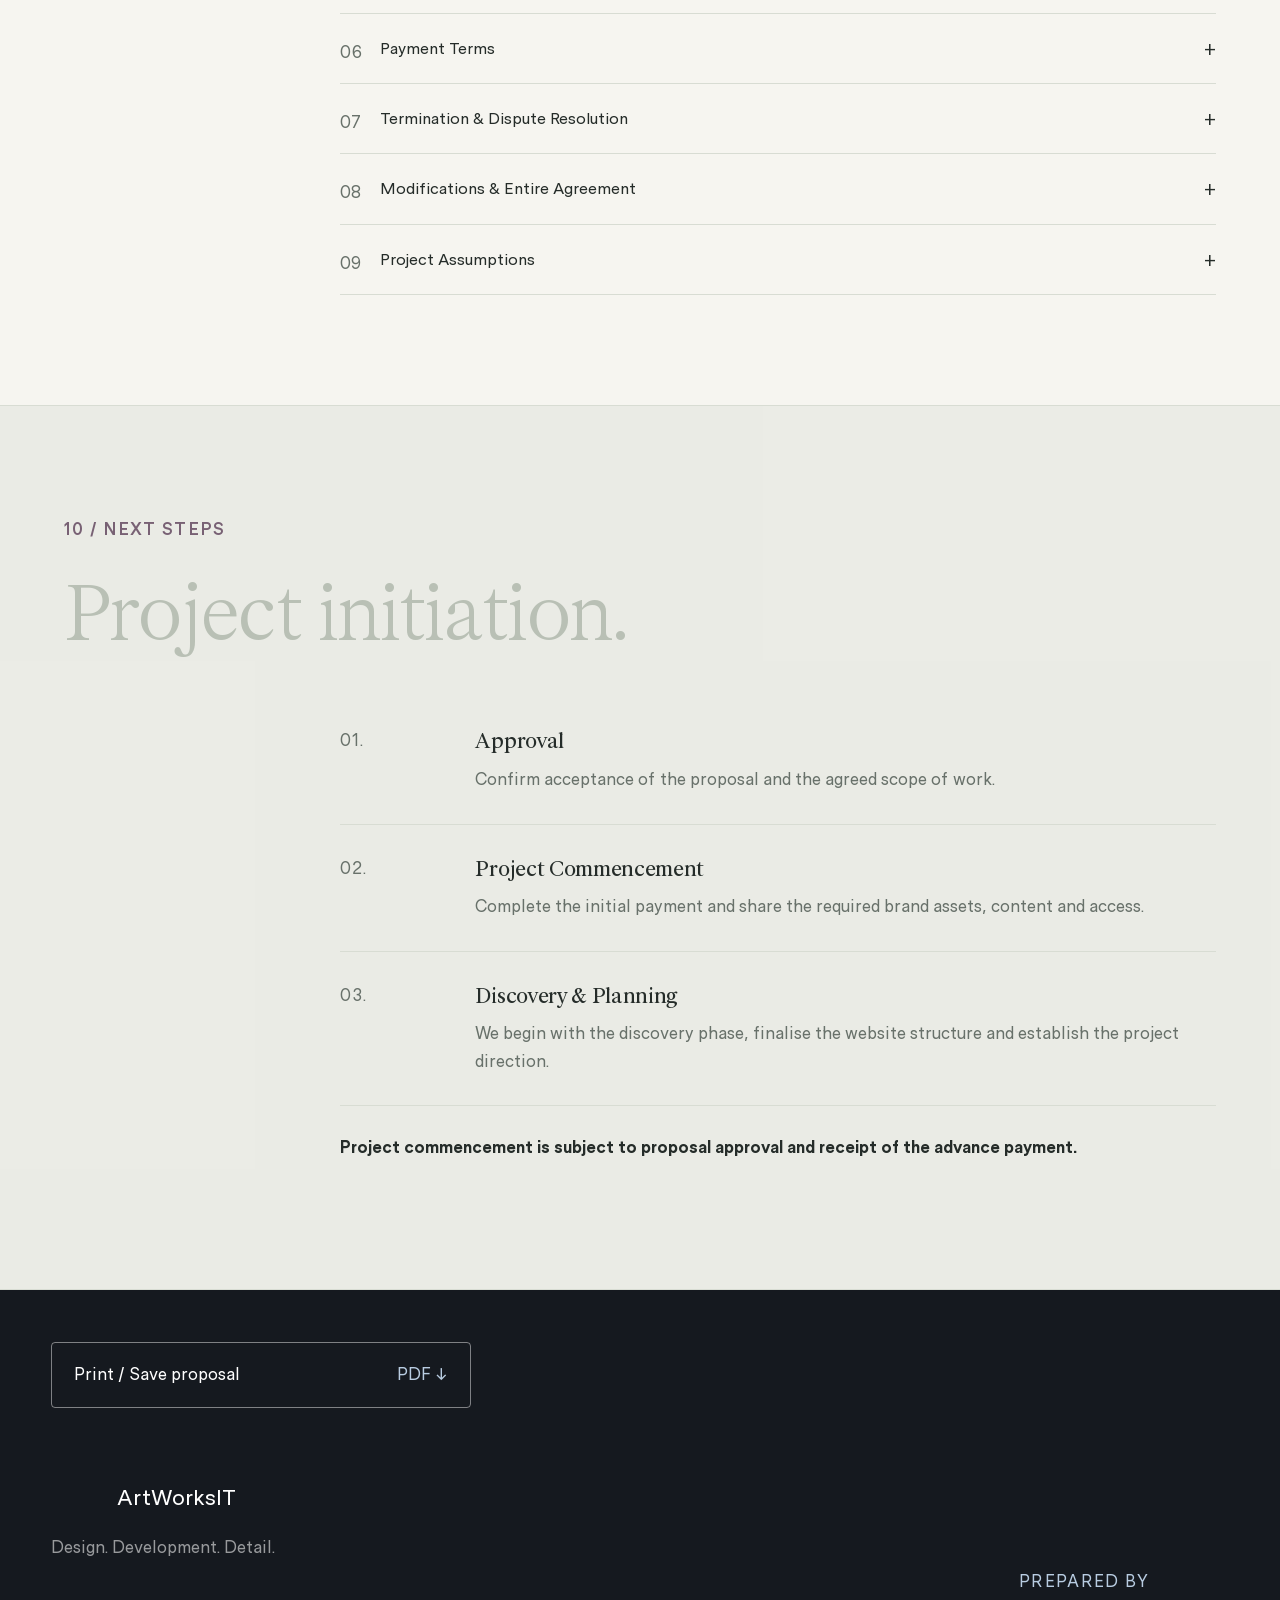
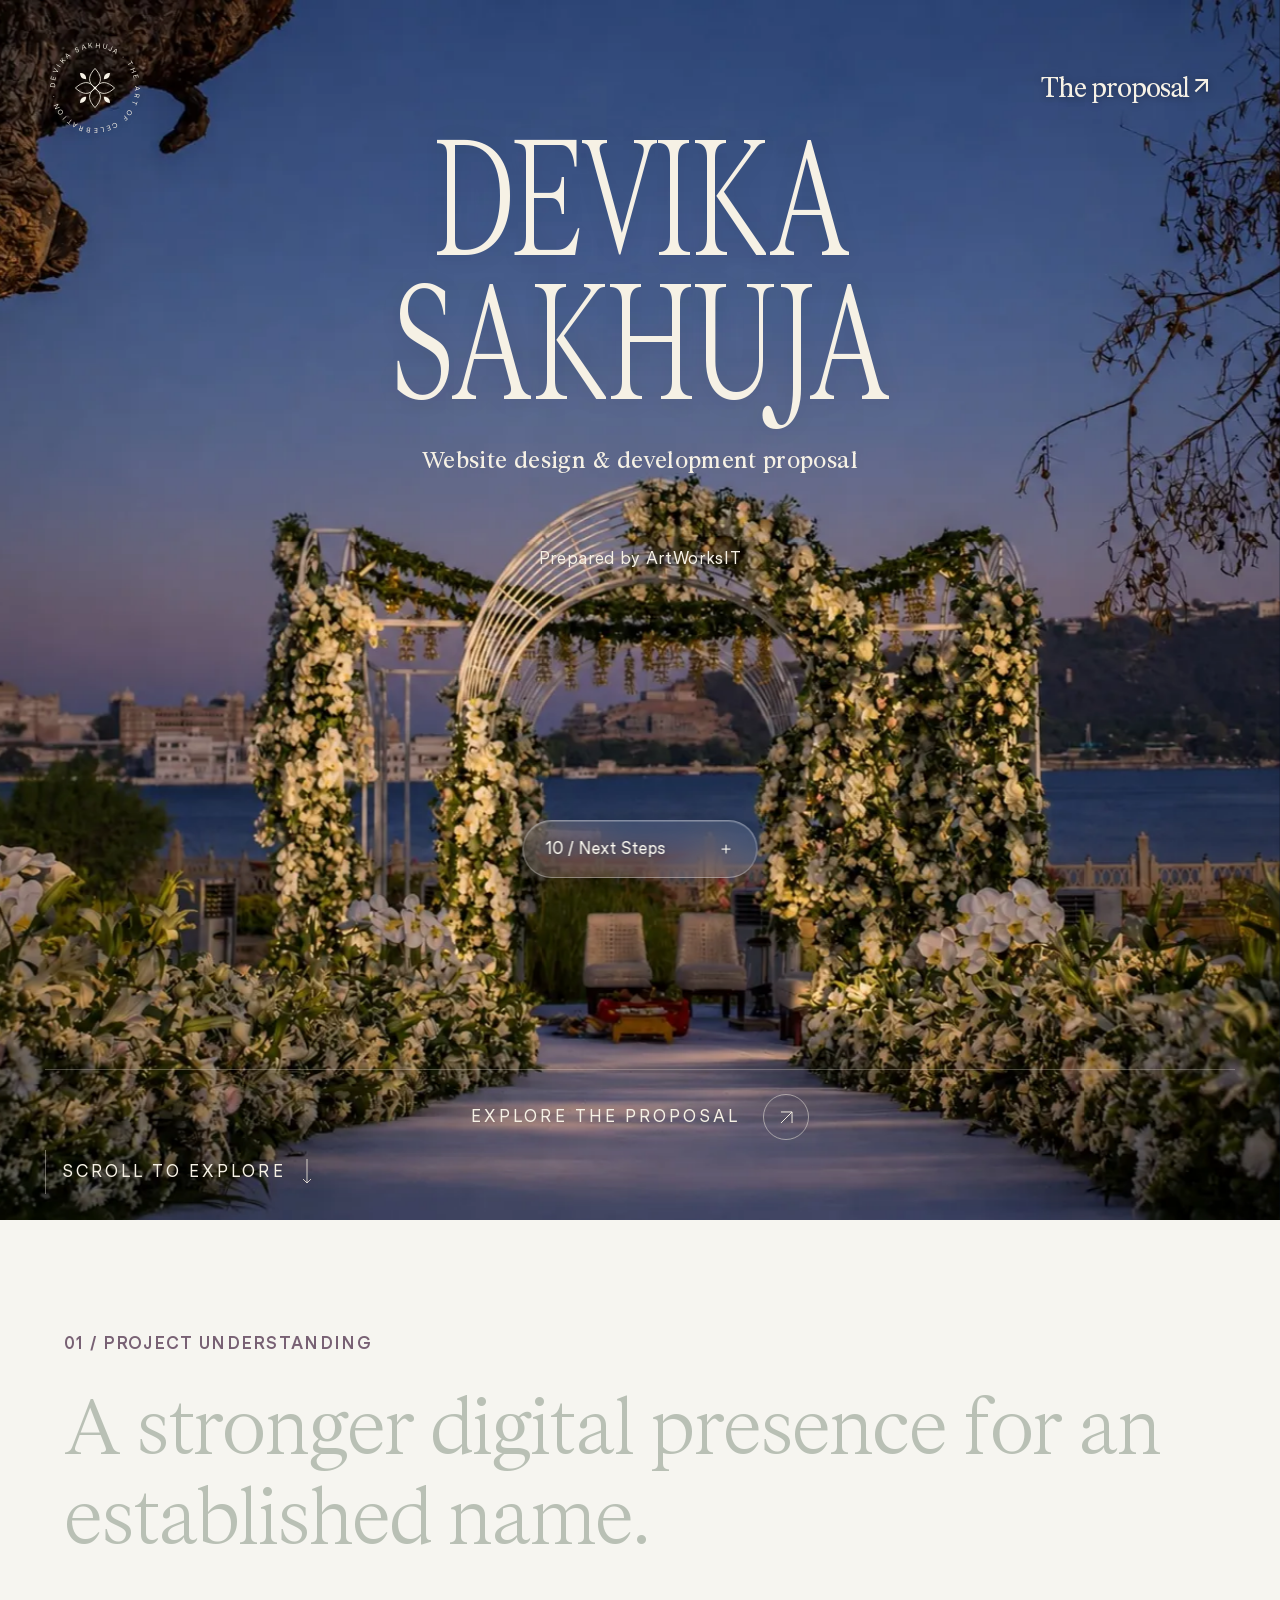
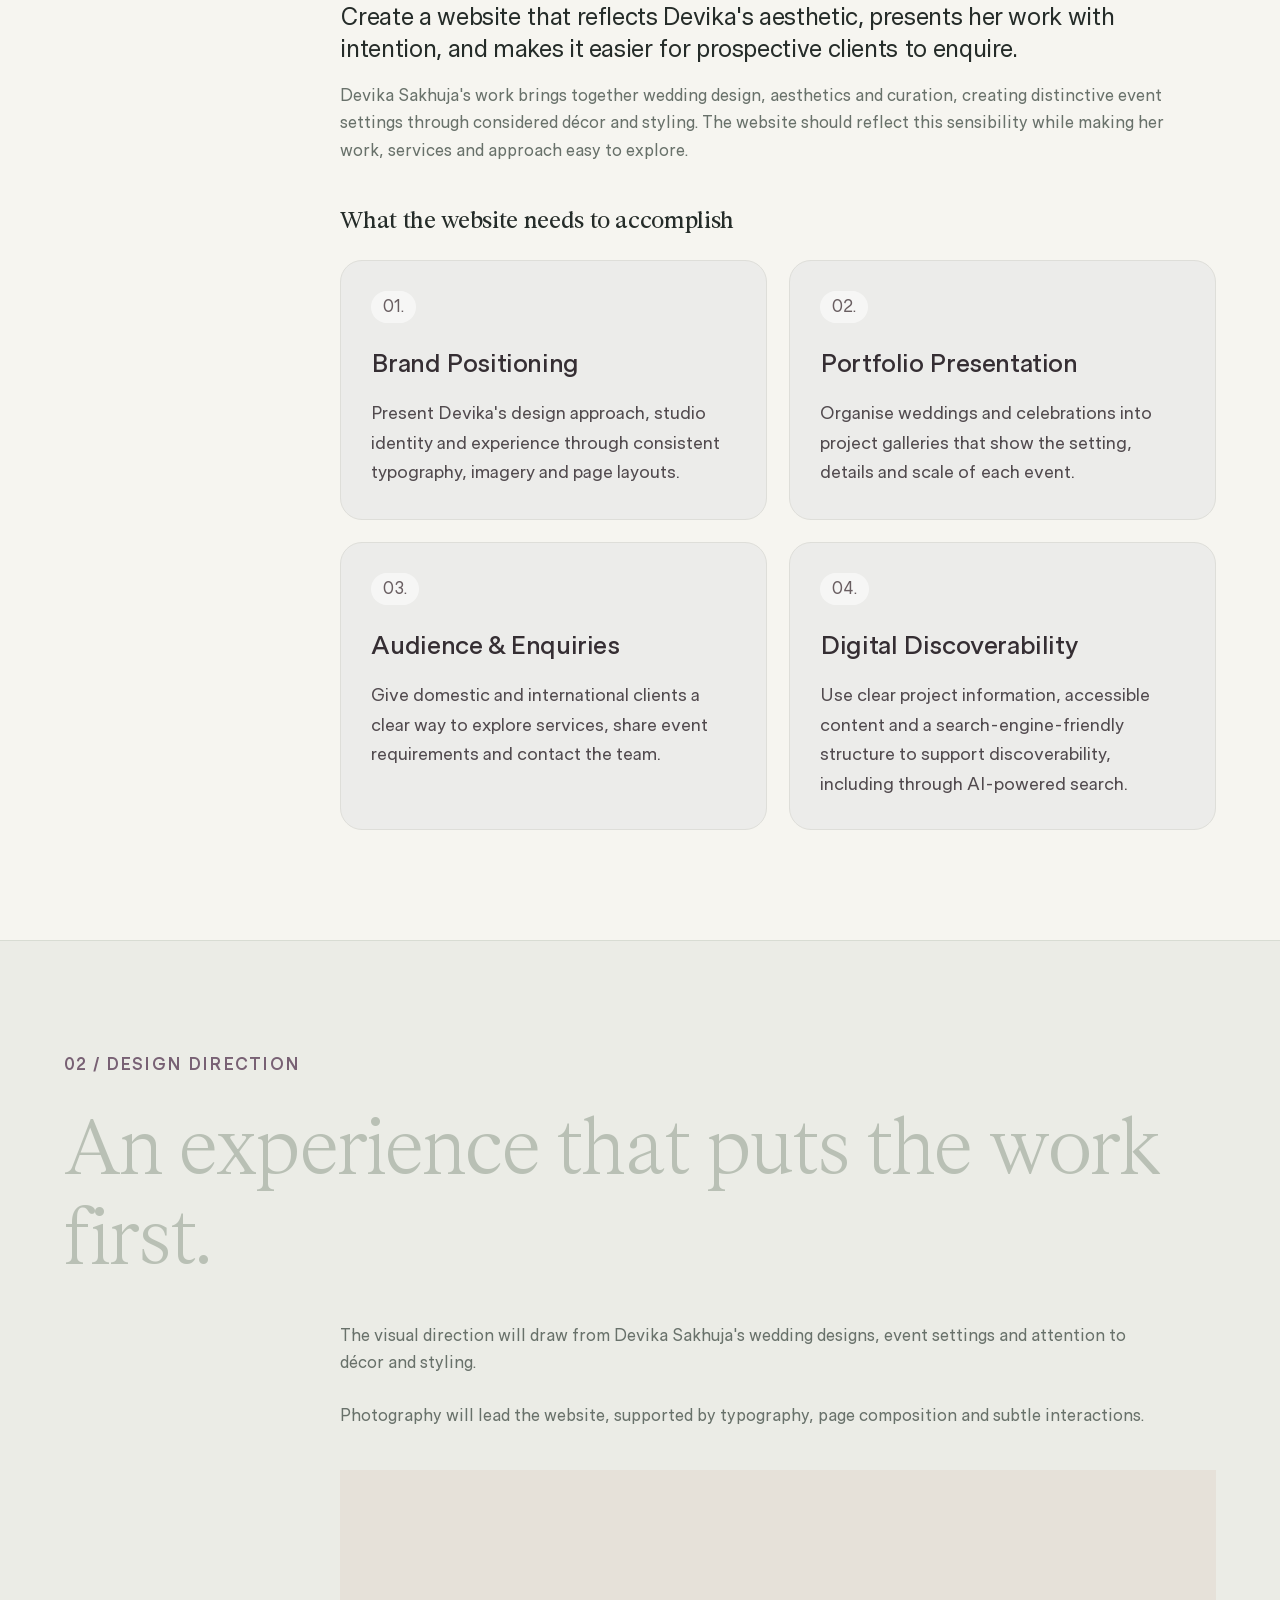
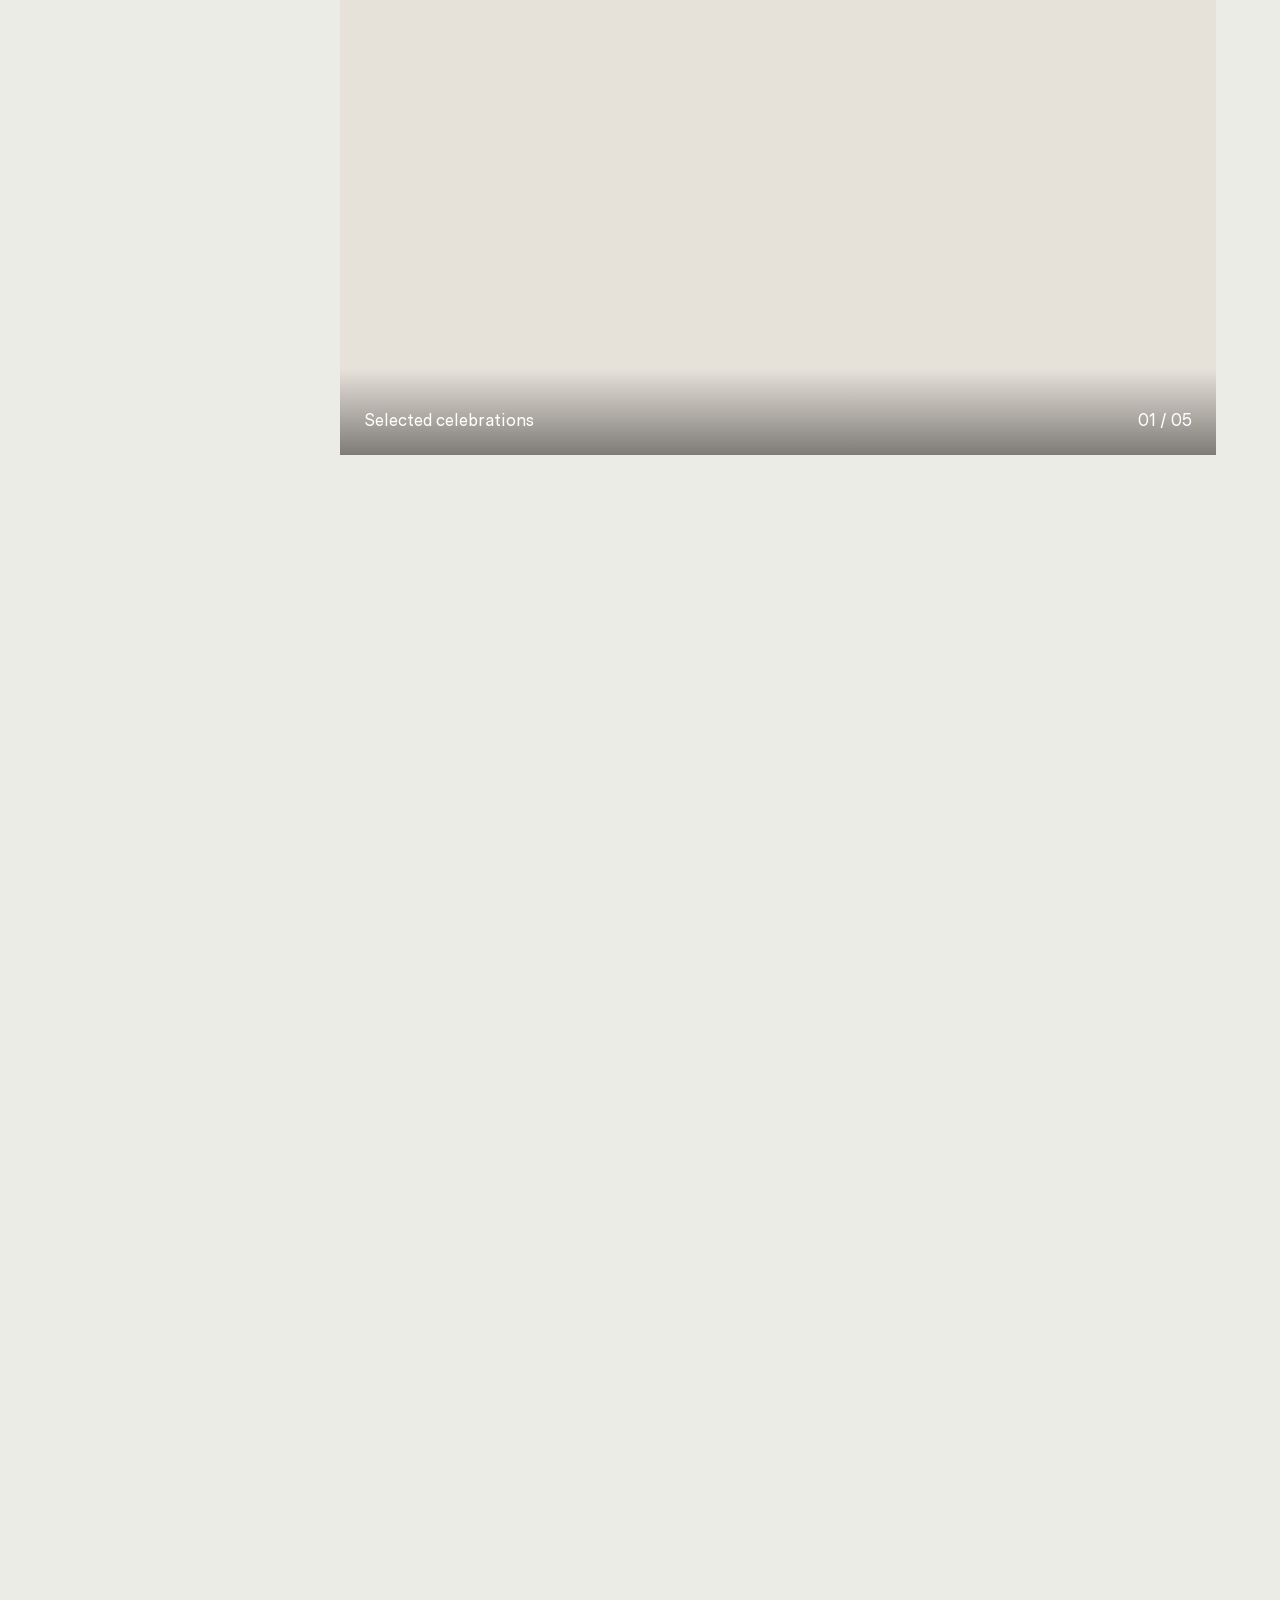
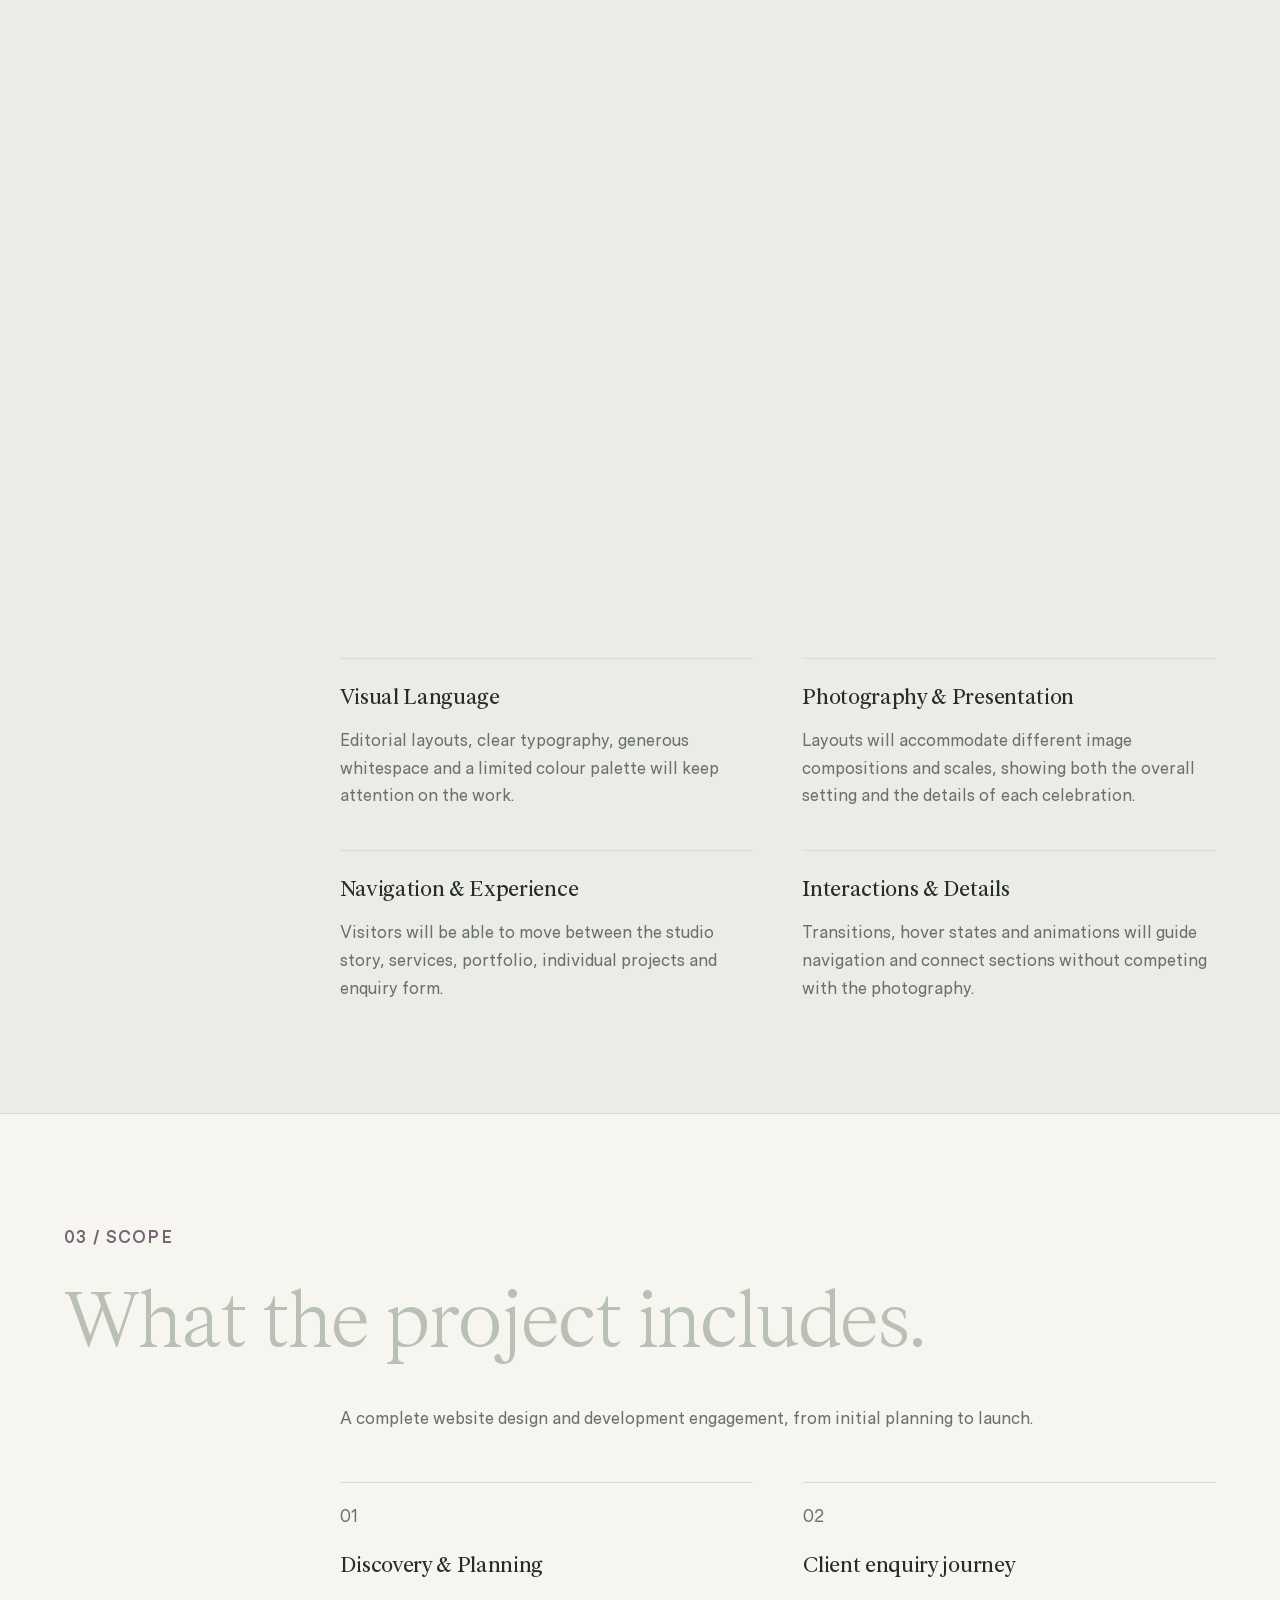
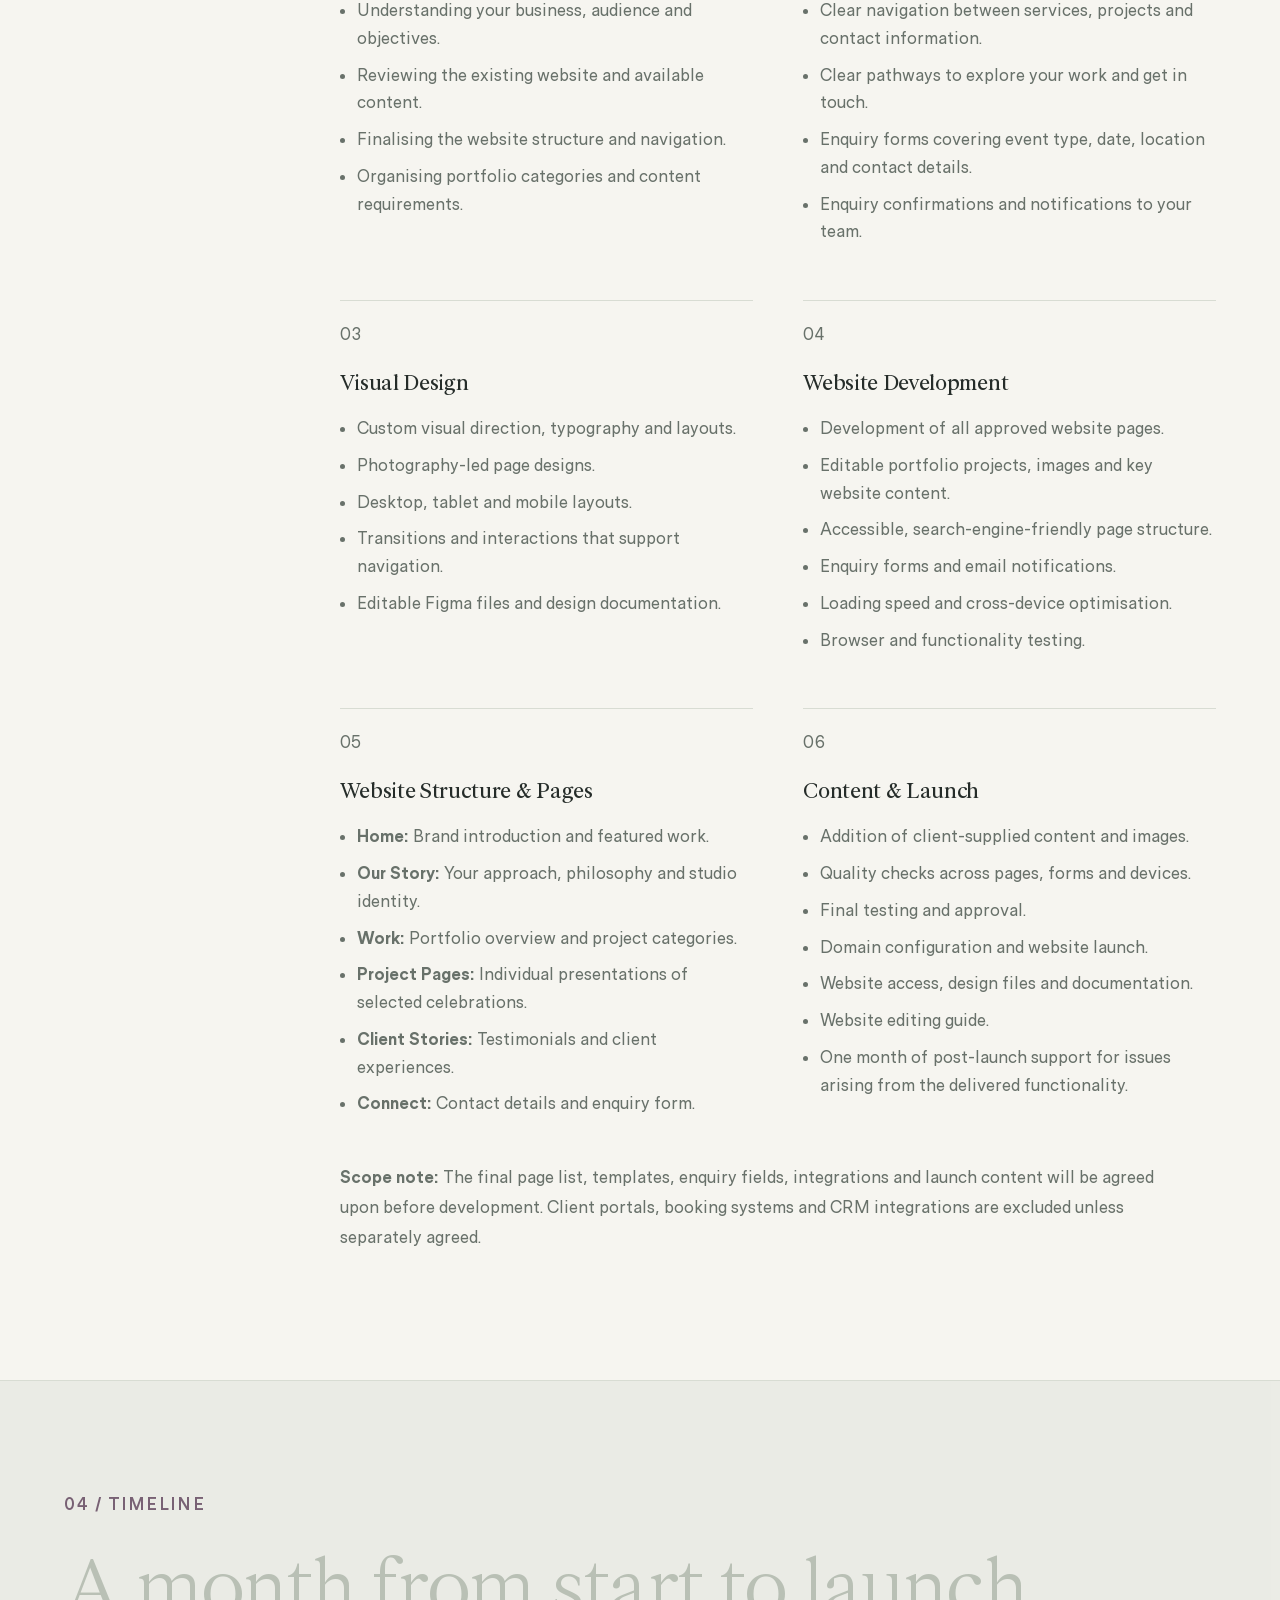
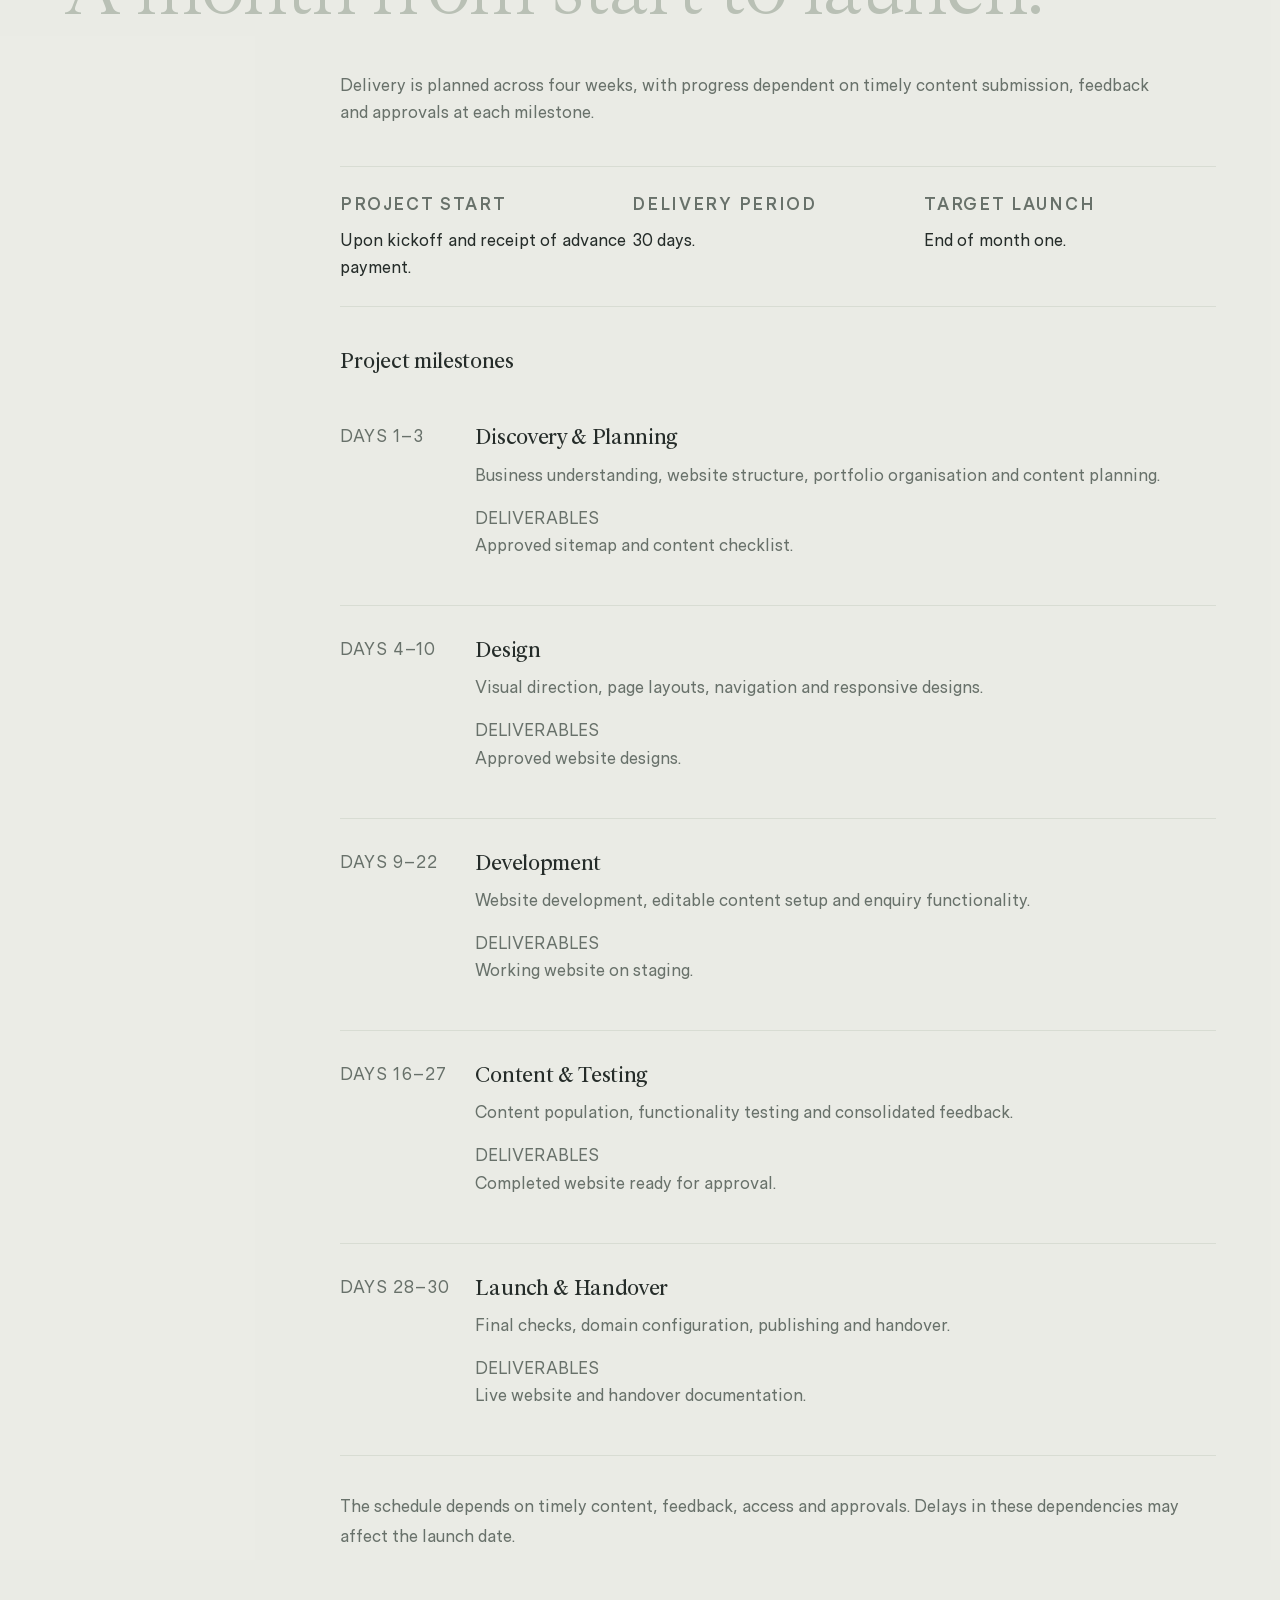
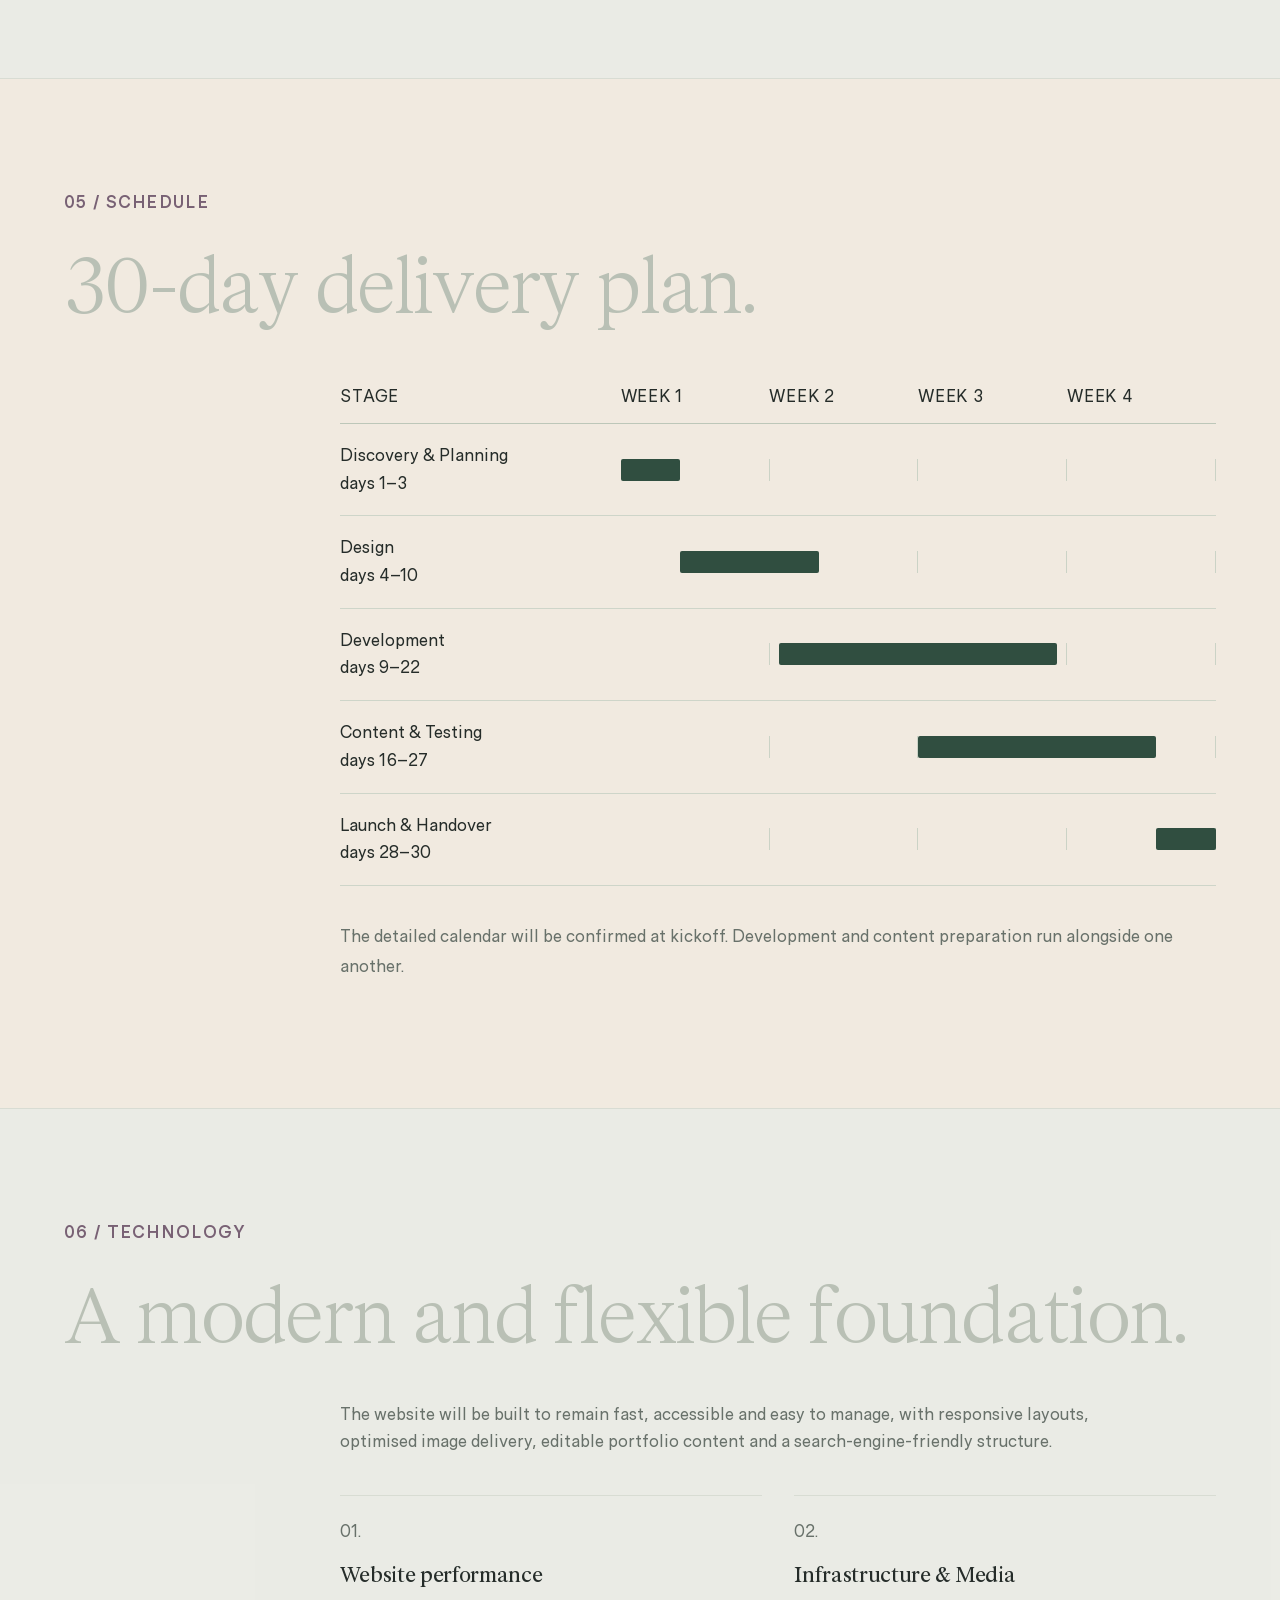
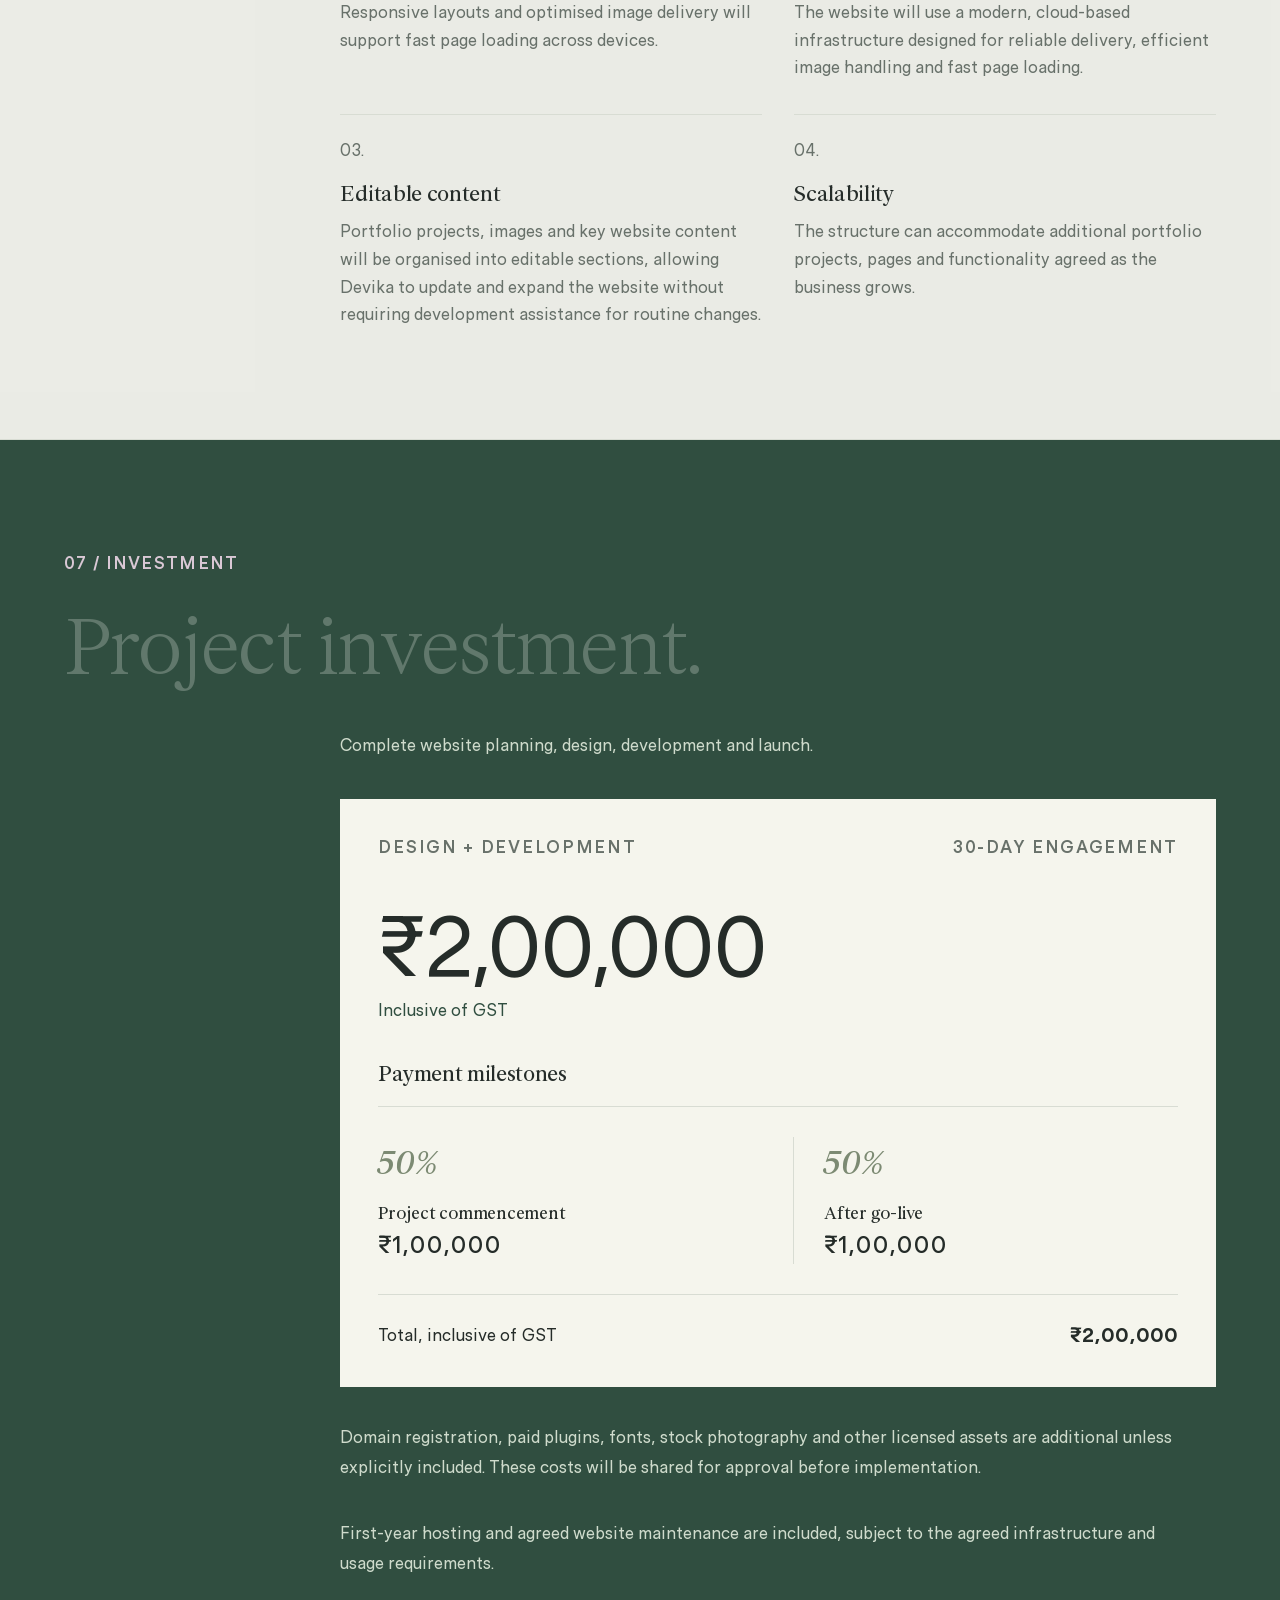
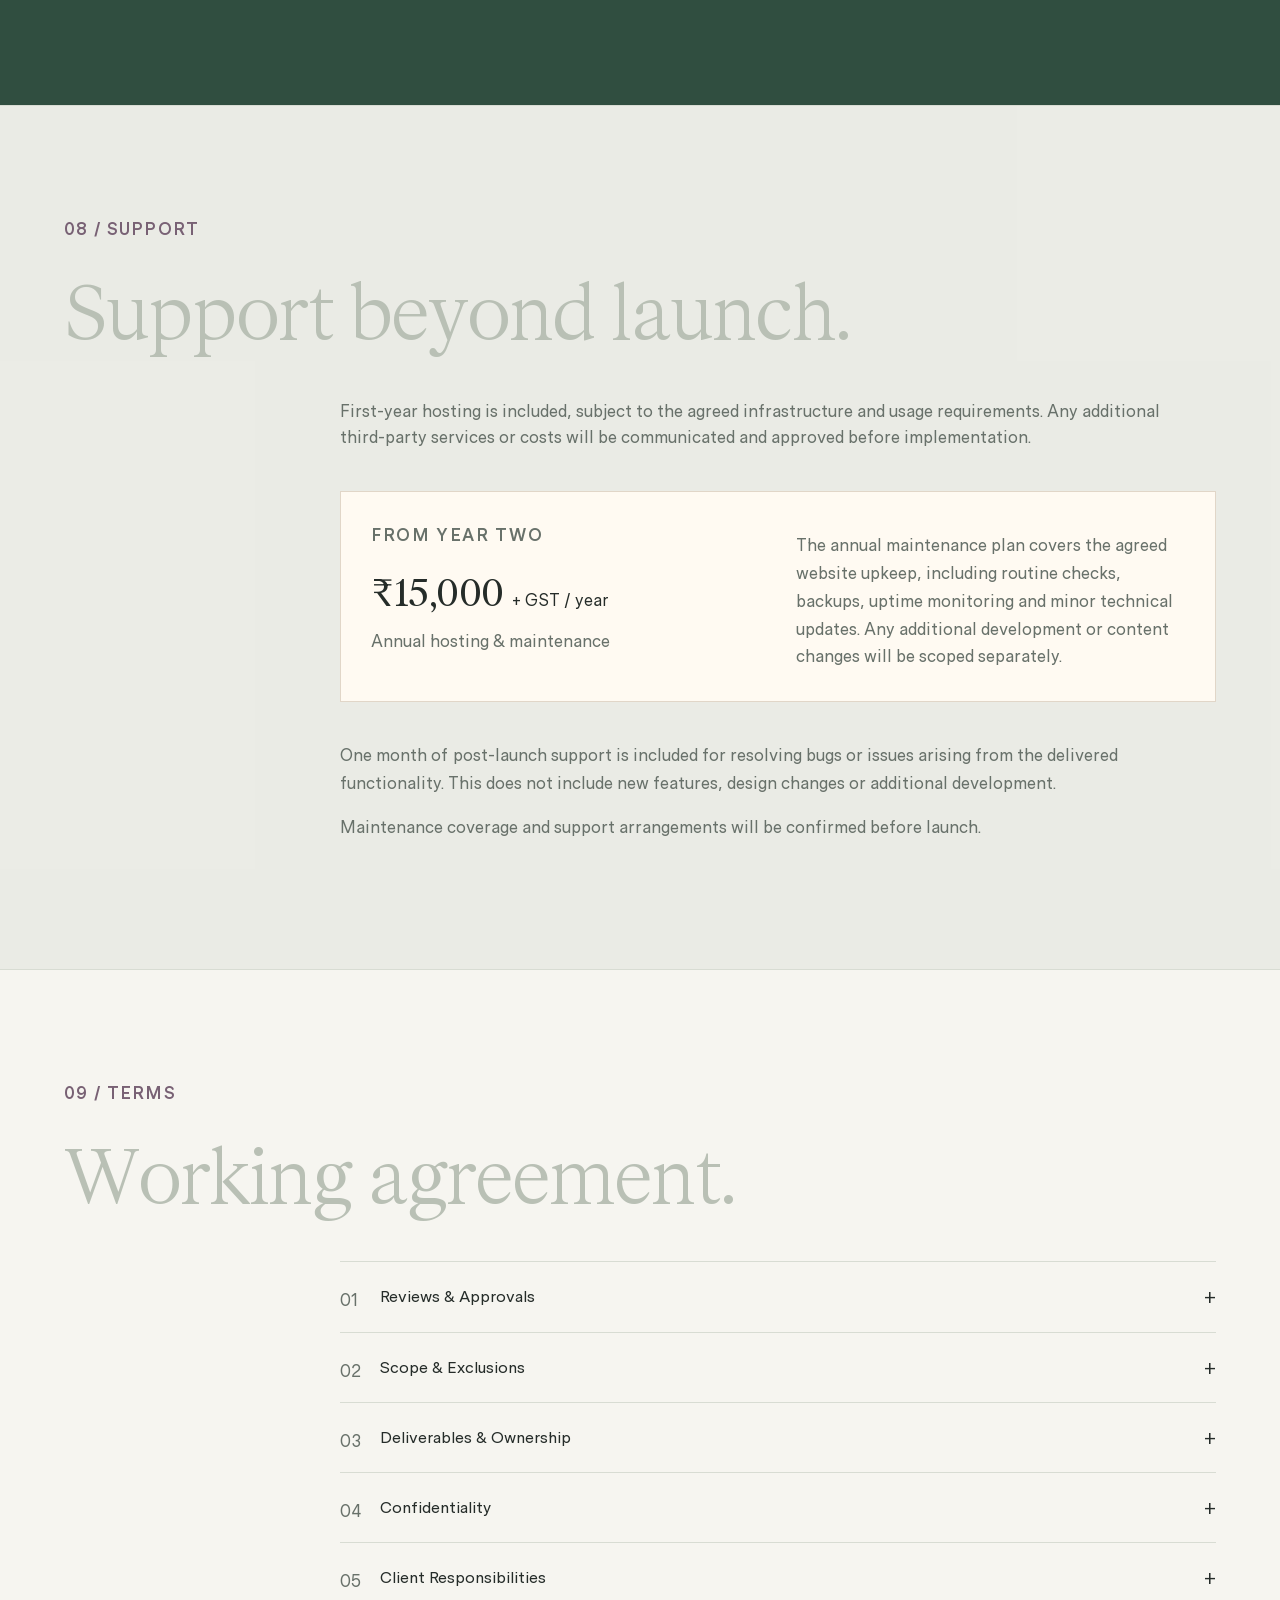
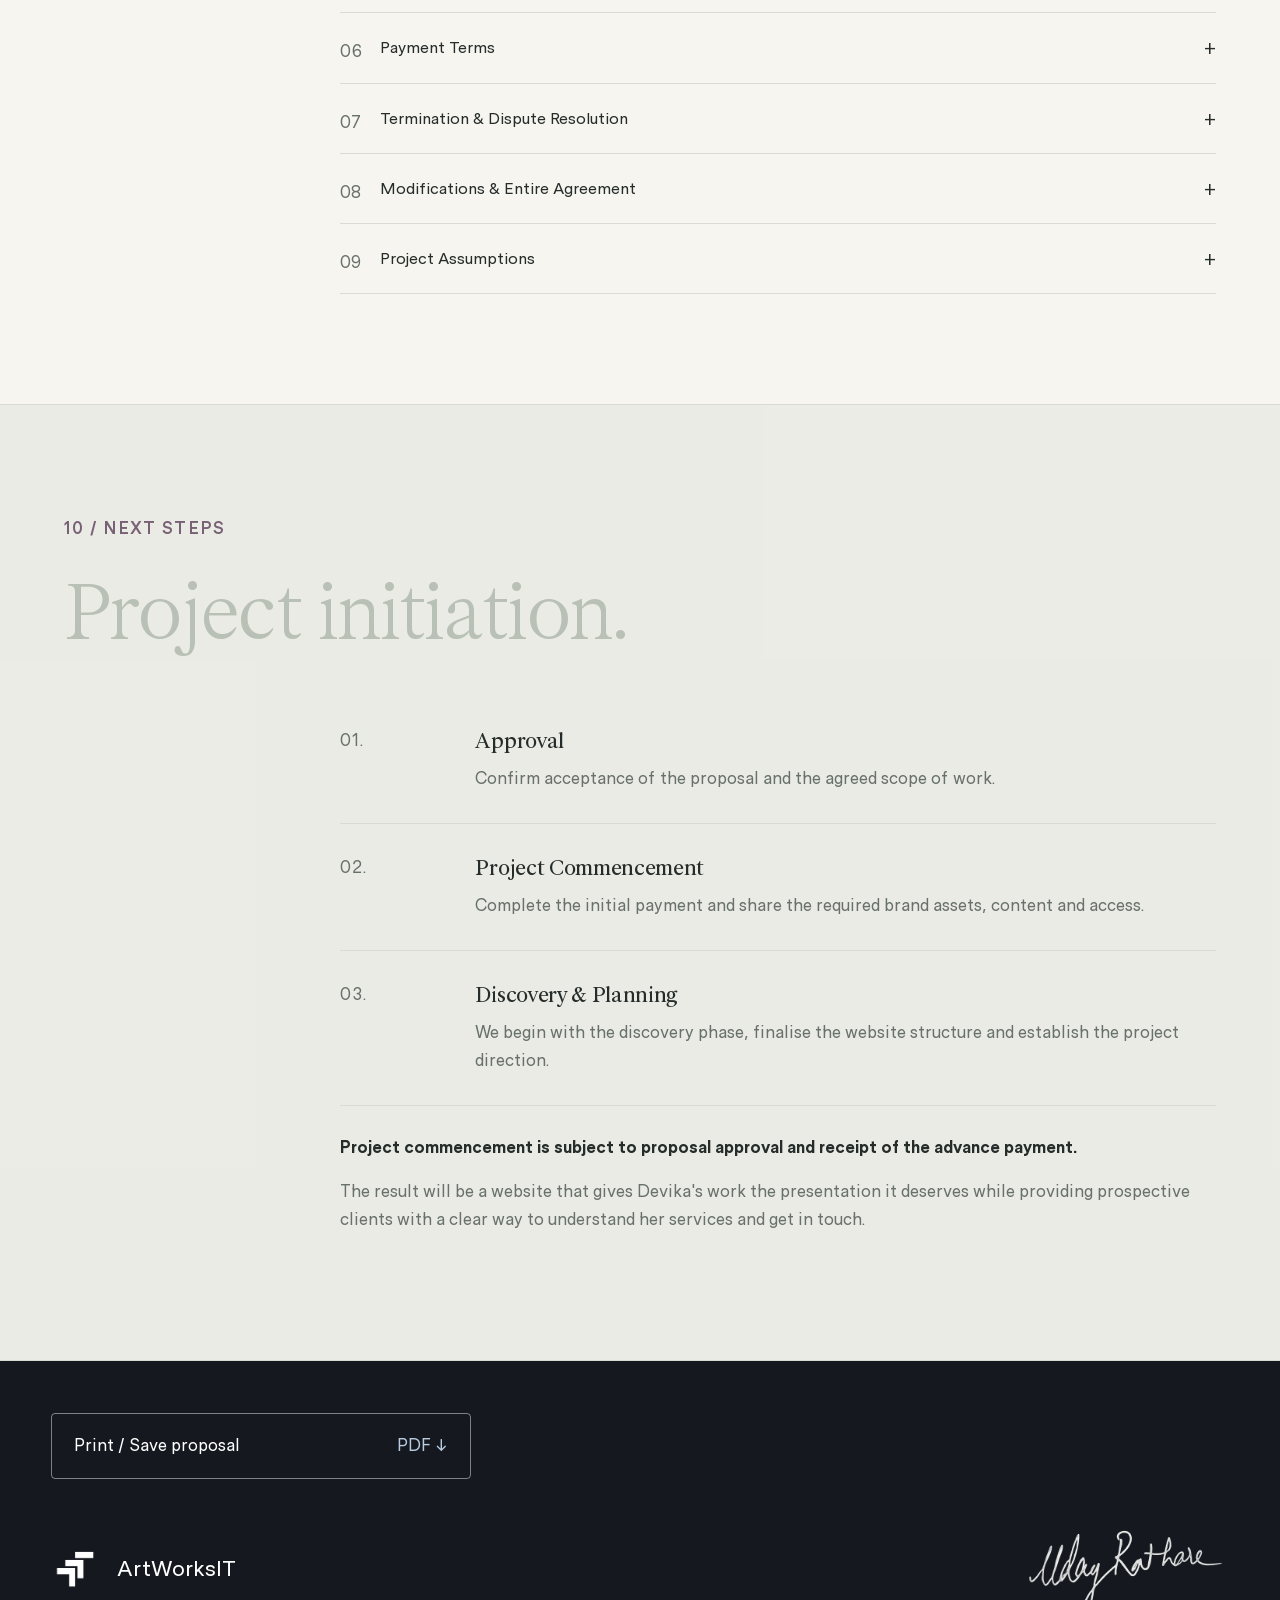
